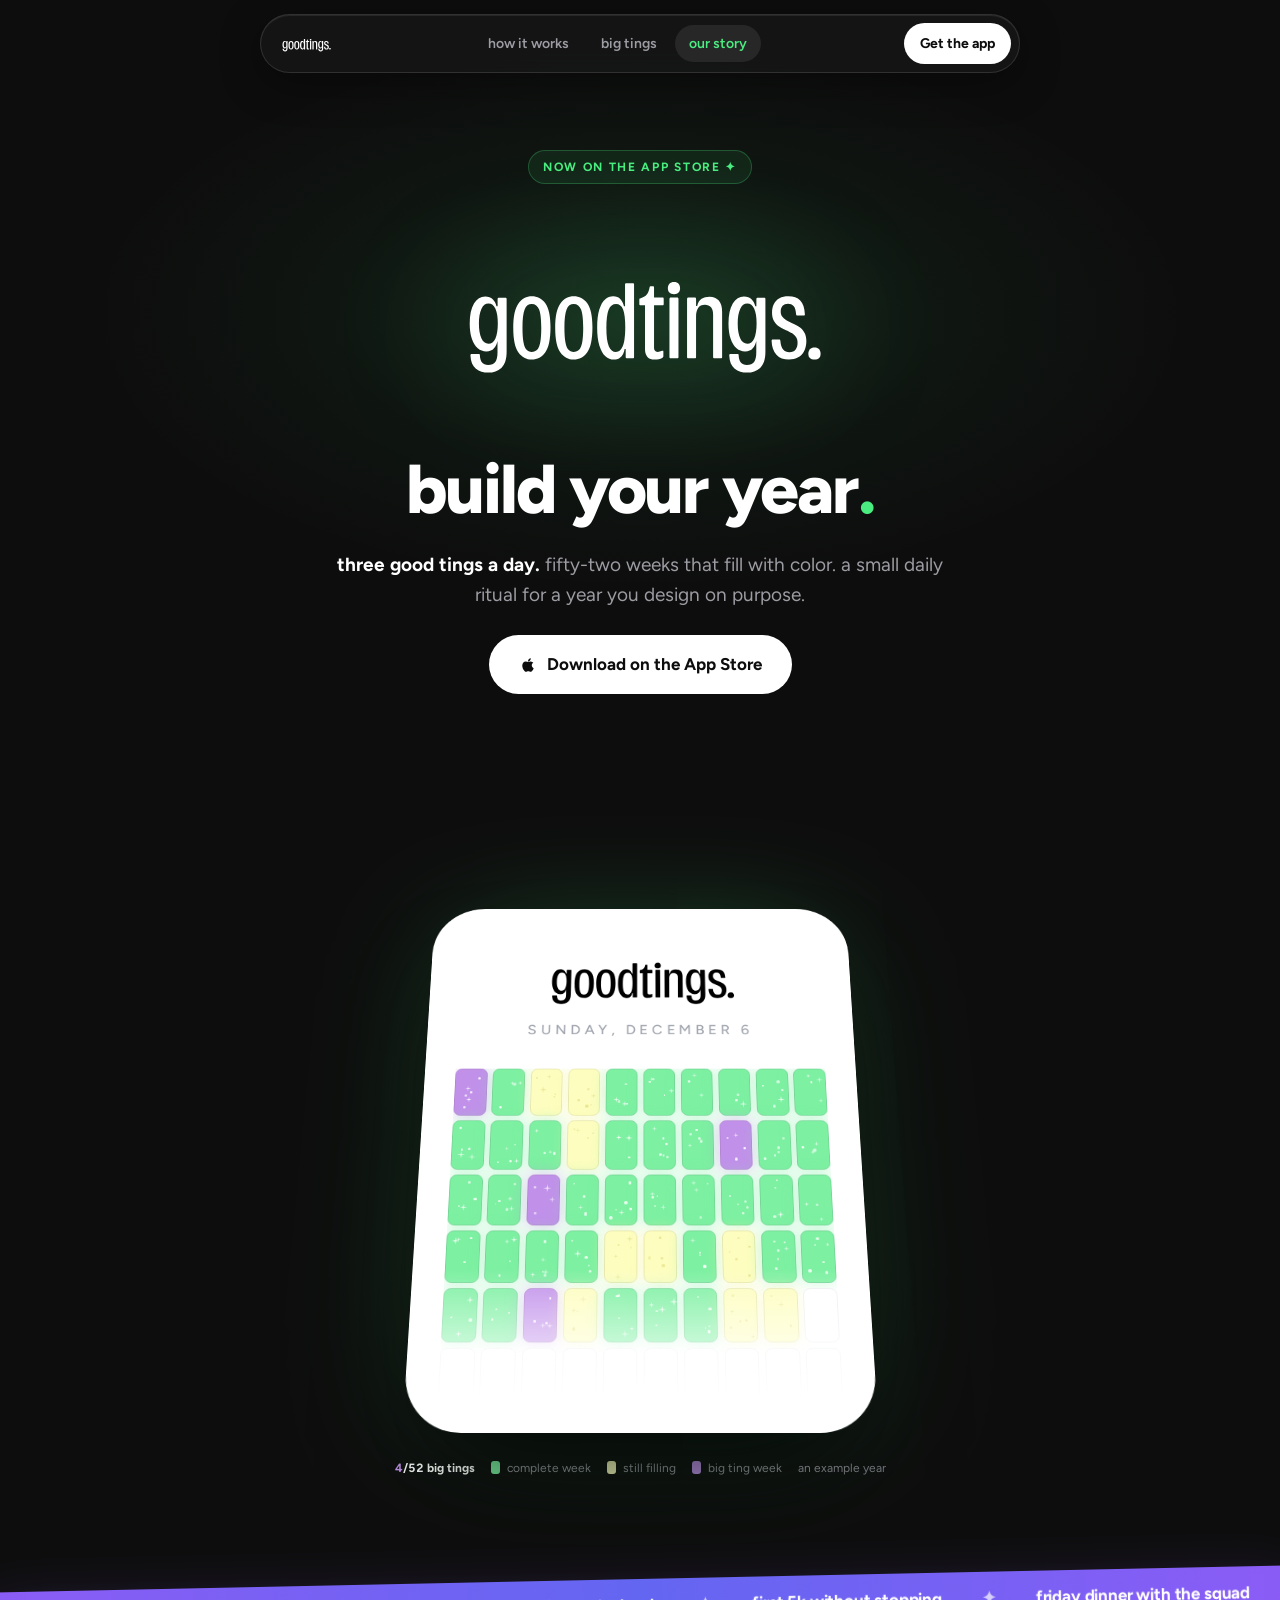
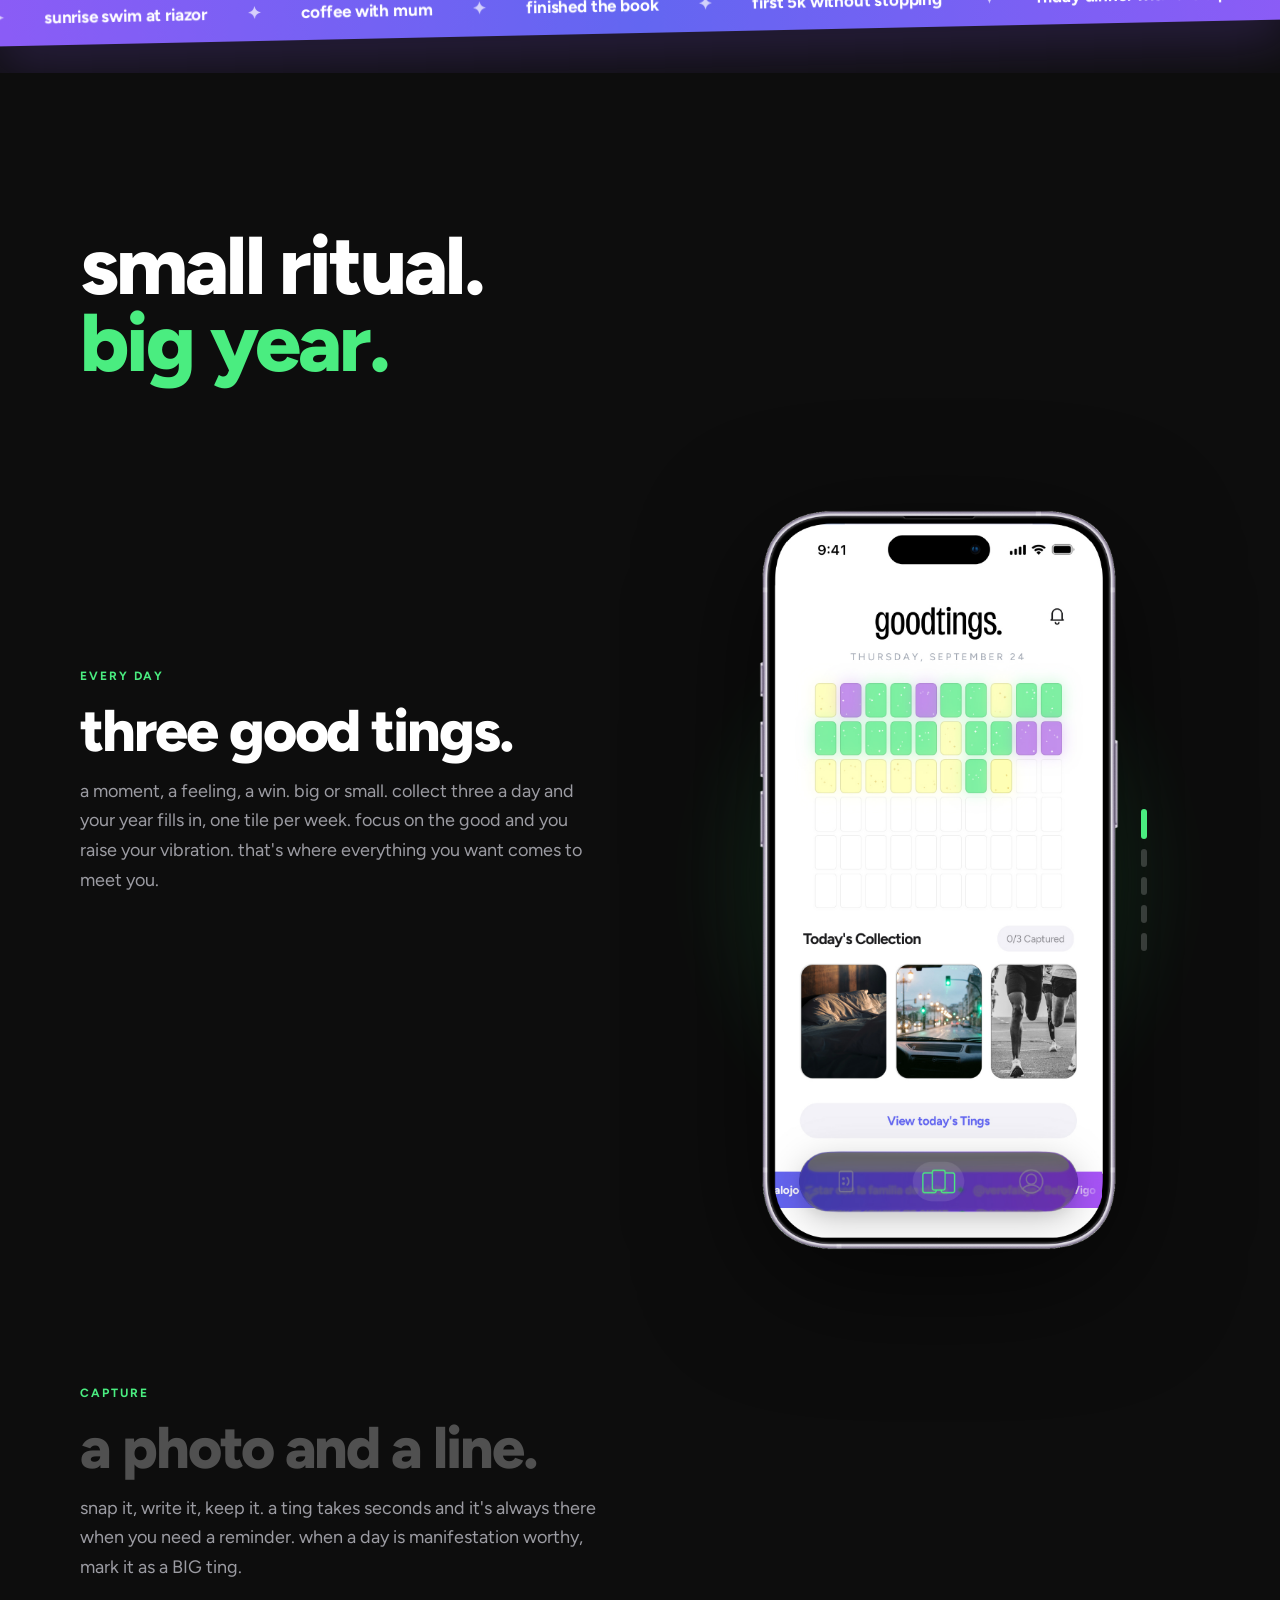
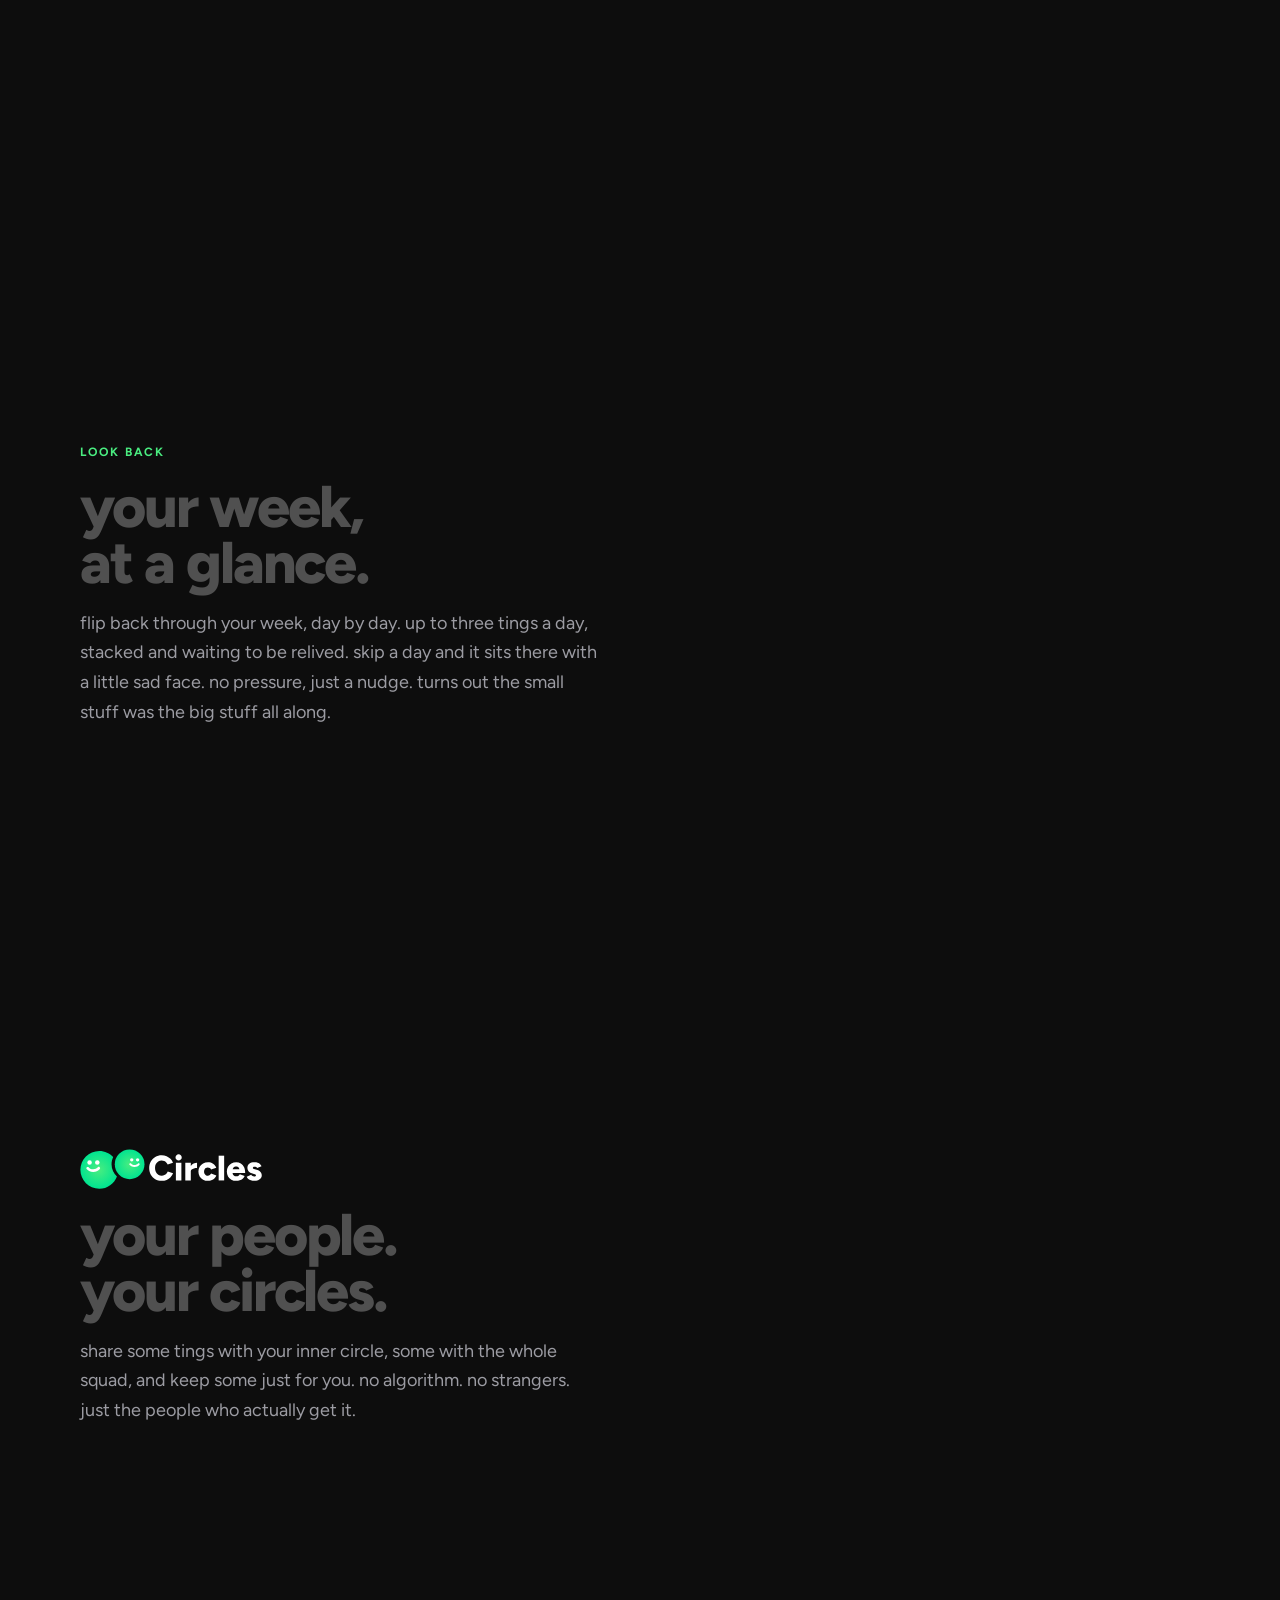
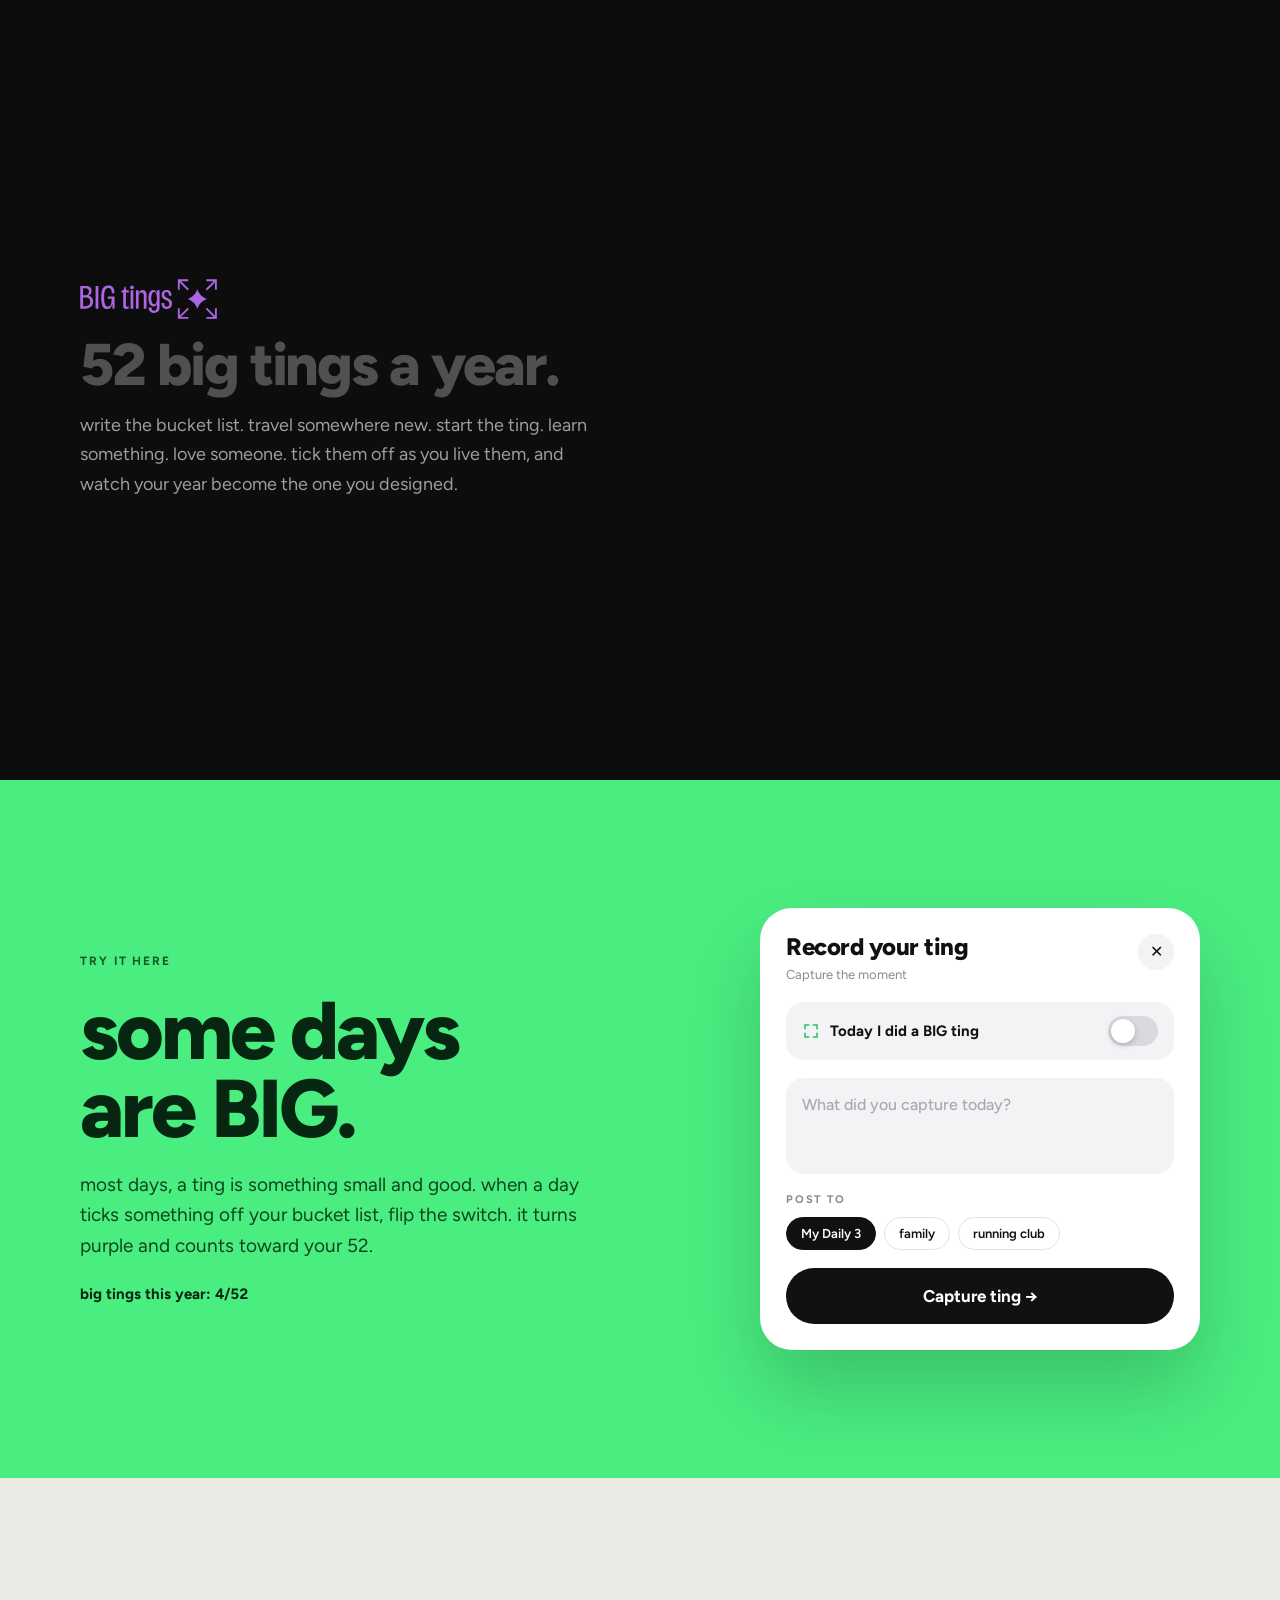
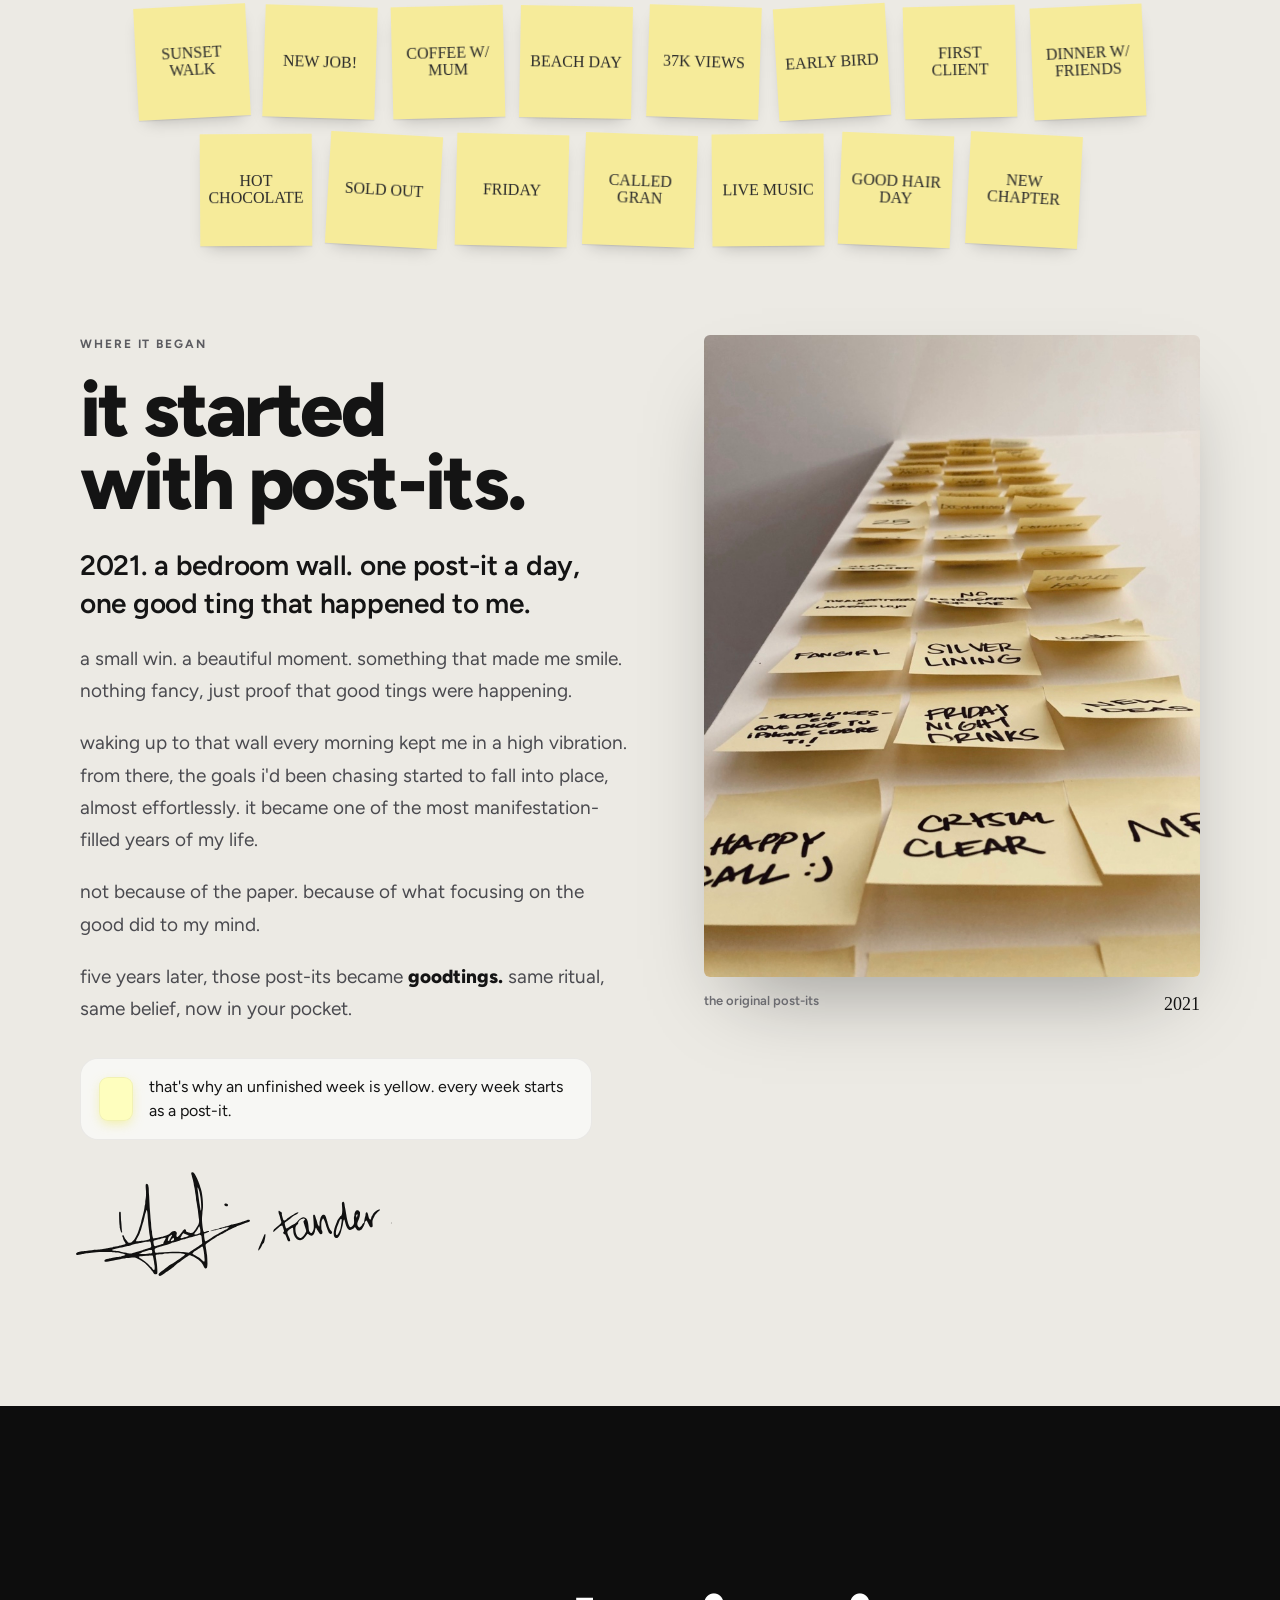
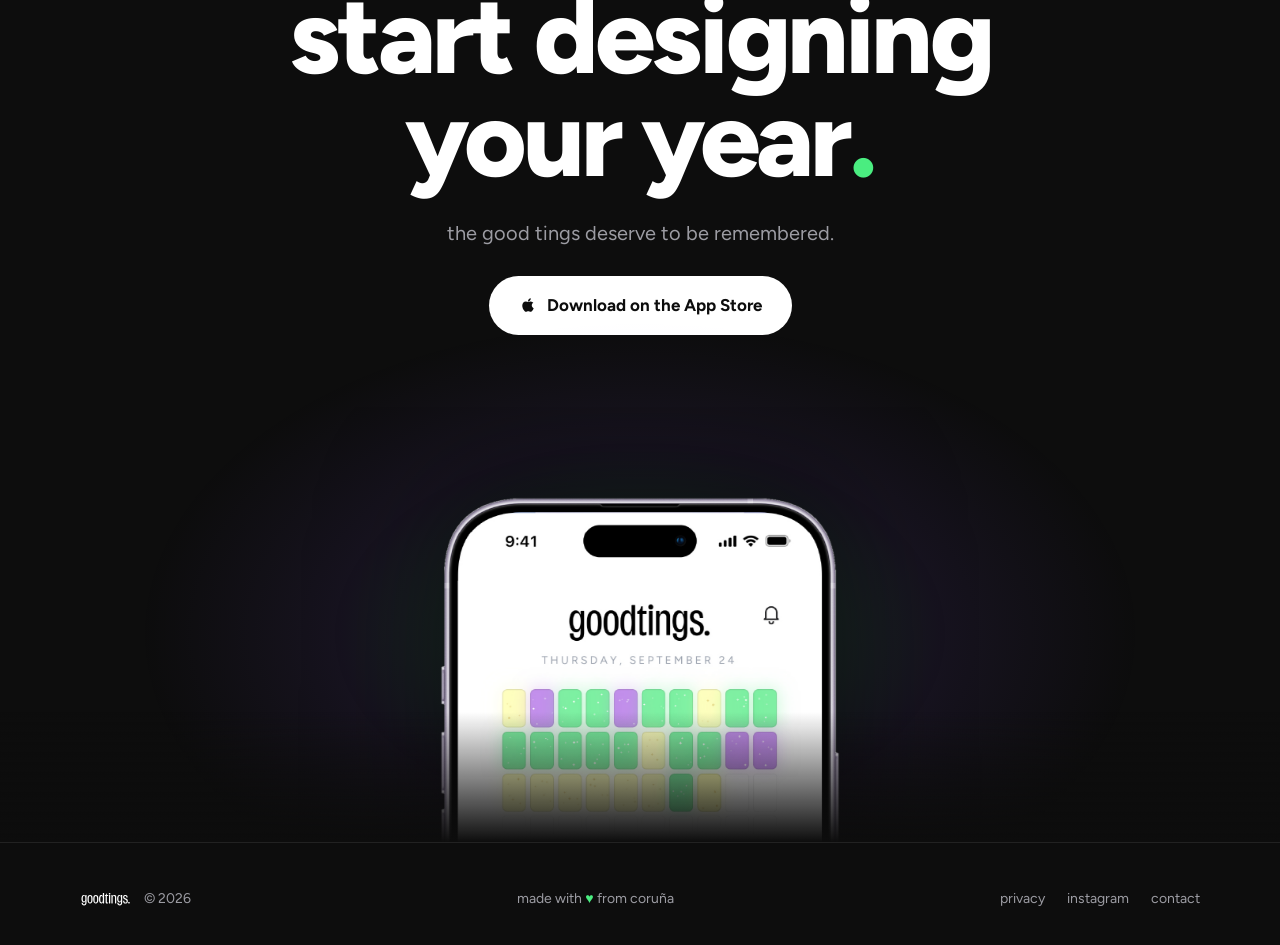
==== index.html @ da8d24d0 "Week review copy: up to three tings a day, sad face on empty days Co-Authored-By: Claude Opus 5.5 <n" ====
<!DOCTYPE html>
<html lang="en">
<head>
  <meta charset="UTF-8" />
  <meta name="viewport" content="width=device-width, initial-scale=1.0, viewport-fit=cover" />
  <title>goodtings. — design your days. build your year.</title>
  <meta name="description" content="goodtings. — design your days. build your year. capture three good things every day, manifest 52 big tings, and watch your year come to life. now on the App Store." />
  <meta name="theme-color" content="#0D0D0D" />
  <meta property="og:title" content="goodtings. — design your days. build your year." />
  <meta property="og:description" content="capture three good tings every day. manifest 52 big tings. design the year you actually want." />
  <meta property="og:url" content="https://goodtings.app" />
  <meta property="og:type" content="website" />
  <meta property="og:image" content="https://goodtings.app/og-image.png" />
  <meta name="twitter:card" content="summary_large_image" />
  <meta name="apple-itunes-app" content="app-id=6761063620" />

  <link rel="icon" type="image/png" href="favicon.png" />
  <link rel="apple-touch-icon" href="favicon.png" />

  <link rel="preconnect" href="https://fonts.googleapis.com">
  <link rel="preconnect" href="https://fonts.gstatic.com" crossorigin>
  <link href="https://fonts.googleapis.com/css2?family=Figtree:ital,wght@0,300..900;1,300..900&family=Permanent+Marker&display=swap" rel="stylesheet">

  <style>
    /* layout: dark "night" canvas with the app's year grid as the recurring motif;
       two full-bleed colour moments (green→purple try-it card, warm post-it wall) break the dark */
    :root {
      --bg: #0D0D0D;
      --bg-soft: #151516;
      --ink: #FFFFFF;
      --muted: #9C9CA3;
      --line: rgba(255,255,255,0.09);
      --green: #4AED80;
      --green-deep: #22C35E;
      --purple: #8B5CF6;
      --indigo: #6366F1;
      --yellow: #F3F59A;
      --wall: #ECEAE4;
      --wall-ink: #141414;
      --postit: #F6EB9A;
      --card: #FFFFFF;
      --card-ink: #111111;
      --card-muted: #8A8A8F;
      --field: #F3F3F5;

      --font: 'Figtree', -apple-system, BlinkMacSystemFont, 'Helvetica Neue', sans-serif;
      --hand: 'Permanent Marker', 'Marker Felt', 'Comic Sans MS', cursive;

      --ease: cubic-bezier(.2,.8,.2,1);
      --gutter: clamp(16px, 4vw, 40px);
      color-scheme: dark;
    }

    * { box-sizing: border-box; margin: 0; padding: 0; }
    html { scroll-behavior: smooth; }
    body {
      background: var(--bg); color: var(--ink);
      font-family: var(--font); font-weight: 400; line-height: 1.5;
      -webkit-font-smoothing: antialiased;
      overflow-x: hidden;
    }
    a { color: inherit; text-decoration: none; }
    img { max-width: 100%; display: block; }
    h1, h2, h3 { font-weight: 800; text-wrap: balance; letter-spacing: -0.035em; line-height: 0.95; }
    :focus-visible { outline: 2px solid var(--green); outline-offset: 3px; border-radius: 8px; }

    .container { max-width: 1200px; margin: 0 auto; padding-inline: var(--gutter); }
    .eyebrow {
      font-size: 12px; font-weight: 700; letter-spacing: 0.16em; text-transform: uppercase;
      color: var(--green);
    }

    main, footer { position: relative; z-index: 1; }

    /* ── nav: floating glass pill, same language as the app's tab bar ── */
    .nav {
      position: fixed; z-index: 60; left: 50%; transform: translateX(-50%);
      top: calc(env(safe-area-inset-top, 0px) + 14px);
      width: min(760px, calc(100% - 24px));
      display: flex; align-items: center; justify-content: space-between; gap: 12px;
      padding: 8px 8px 8px 20px; border-radius: 999px;
      background: rgba(28,28,30,0.55);
      border: 1px solid rgba(255,255,255,0.12);
      box-shadow: 0 10px 40px rgba(0,0,0,0.35), inset 0 1px 0 rgba(255,255,255,0.08);
      backdrop-filter: blur(22px) saturate(160%); -webkit-backdrop-filter: blur(22px) saturate(160%);
    }
    .nav-logo { height: 30px; width: auto; transition: opacity .4s var(--ease), transform .4s var(--ease); }
    .nav:not(.scrolled) .nav-logo { opacity: 0; transform: translateY(6px); }
    .nav-links { display: flex; gap: 4px; font-size: 14px; font-weight: 600; }
    .nav-links a { padding: 8px 14px; border-radius: 999px; color: var(--muted); transition: color .2s, background .2s; }
    .nav-links a:hover, .nav-links a.on { color: var(--ink); background: rgba(255,255,255,0.08); }
    .nav-links a.on { color: var(--green); }
    .btn {
      display: inline-flex; align-items: center; gap: 10px;
      font-family: var(--font); font-weight: 700; font-size: 15px;
      padding: 12px 20px; border-radius: 999px; border: 0; cursor: pointer;
      background: var(--ink); color: var(--bg);
      transition: transform .25s var(--ease), box-shadow .25s var(--ease);
    }
    .btn:hover { transform: translateY(-2px); box-shadow: 0 12px 40px rgba(74,237,128,0.25); }
    .btn svg { width: 18px; height: 18px; flex: none; }
    .btn.lg { font-size: 17px; padding: 17px 30px; }
    .nav .btn { font-size: 14px; padding: 10px 16px; }

    /* ── hero: centered stack, big wordmark, the year as a showpiece below ── */
    .hero { position: relative; padding-top: calc(env(safe-area-inset-top, 0px) + 150px); padding-bottom: 40px; overflow: hidden; }
    .hero::before {
      content: ""; position: absolute; left: 50%; top: 40px; width: min(1100px, 140vw); aspect-ratio: 2 / 1;
      transform: translateX(-50%); pointer-events: none; z-index: -1;
      background: radial-gradient(closest-side, rgba(74,237,128,0.16), rgba(74,237,128,0.04) 55%, transparent);
    }
    .hero-inner { display: flex; flex-direction: column; align-items: center; text-align: center; gap: 26px; }
    .badge {
      display: inline-flex; align-items: center; gap: 8px; padding: 7px 14px; border-radius: 999px;
      font-size: 12px; font-weight: 700; letter-spacing: 0.14em; text-transform: uppercase; color: var(--green);
      background: rgba(74,237,128,0.08); border: 1px solid rgba(74,237,128,0.25);
    }
    .hero-logo {
      height: clamp(110px, 17vw, 250px); width: auto;
      filter: blur(0) drop-shadow(0 0 70px rgba(74,237,128,0.28));
      animation: rise-logo 1.1s var(--ease) both;
    }
    .hero h1 { font-size: clamp(36px, 5.4vw, 72px); letter-spacing: -0.03em; line-height: 1.02; animation: rise 1.1s .12s var(--ease) both; }
    .hero h1 .g { color: var(--green); }
    .hero-sub { font-size: clamp(17px, 1.5vw, 19px); color: var(--muted); max-width: 34em; line-height: 1.55; animation: rise 1.1s .22s var(--ease) both; }
    .hero-sub strong { color: var(--ink); font-weight: 700; }
    .hero .btn.lg { animation: rise 1.1s .32s var(--ease) both; }
    @keyframes rise { from { transform: translateY(18px); filter: blur(6px); } }
    @keyframes rise-logo { from { transform: translateY(24px) scale(.96); filter: blur(10px) drop-shadow(0 0 70px rgba(74,237,128,0.28)); } }

    .showcase { perspective: 1400px; margin-top: clamp(56px, 8vw, 96px); }
    .showcase .year { margin: 0 auto; transform-origin: 50% 100%; will-change: transform; }

    /* the card is a 1:1 slice of the app's home screen, drawn in iPhone points (--u = 1pt) */
    .year {
      --u: 1.3px;
      --t-g: #7DF0A2; --t-g-b: #75D696;
      --t-y: #FDFDBF; --t-y-b: #E6E7AE;
      --t-p: #C191EA; --t-p-b: #B284D2;
      --t-empty: #ECEDF0;
      position: relative; min-width: 0; width: calc(var(--u) * 390); max-width: 100%;
      padding: calc(var(--u) * 58) calc(var(--u) * 28) calc(var(--u) * 24);
      border-radius: calc(var(--u) * 48);
      background: #FFFFFF; color: #111;
      box-shadow: 0 60px 120px -40px rgba(0,0,0,0.9), 0 0 160px -30px rgba(74,237,128,0.3);
      display: flex; flex-direction: column; align-items: center;
    }
    .year-top { position: relative; width: 100%; display: flex; justify-content: center; }
    .year-mark { width: calc(var(--u) * 174); height: auto; margin: calc(var(--u) * -34.4) 0 calc(var(--u) * -26.6); filter: invert(1); }
    .year .date {
      margin-top: calc(var(--u) * 16); font-size: calc(var(--u) * 13.5); font-weight: 500;
      letter-spacing: 0.26em; text-transform: uppercase; color: #A1A5AE; white-space: nowrap;
    }
    .tiles {
      width: 100%; display: grid; grid-template-columns: repeat(10, 1fr);
      gap: calc(var(--u) * 5); margin-top: calc(var(--u) * 29);
      -webkit-mask-image: linear-gradient(#000 62%, transparent 100%); mask-image: linear-gradient(#000 62%, transparent 100%);
    }
    .tile {
      position: relative; aspect-ratio: 28 / 45; border-radius: calc(var(--u) * 6);
      border: 1px solid var(--t-empty); background: #fff; overflow: visible;
      transition: background-color .5s var(--ease), border-color .5s var(--ease), box-shadow .5s var(--ease);
    }
    .tile.g { background: var(--t-g); border-color: var(--t-g-b); box-shadow: 0 0 calc(var(--u) * 14) rgba(125,240,162,0.45); }
    .tile.y { background: var(--t-y); border-color: var(--t-y-b); box-shadow: 0 0 calc(var(--u) * 14) rgba(246,246,160,0.55); }
    .tile.p { background: var(--t-p); border-color: var(--t-p-b); box-shadow: 0 0 calc(var(--u) * 14) rgba(193,145,234,0.5); }
    .tile.g, .tile.y, .tile.p { animation: pop .5s var(--ease); }
    .speck { position: absolute; background: #fff; pointer-events: none; opacity: 0; transition: opacity .6s ease; border-radius: 50%; }
    .speck.star { border-radius: 0; clip-path: polygon(50% 0, 58% 42%, 100% 50%, 58% 58%, 50% 100%, 42% 58%, 0 50%, 42% 42%); }
    .tile.y .speck { background: #E9E48F; }
    .tile.g .speck, .tile.p .speck, .tile.y .speck { opacity: var(--o, .85); animation: speck 3.4s ease-in-out infinite; animation-delay: var(--dl, 0s); }
    @keyframes speck { 50% { opacity: calc(var(--o, .85) * .3); } }
    .tile.now.y { animation: pop .5s var(--ease), breathe 2.6s 1s ease-in-out infinite; }
    @keyframes pop { 0% { transform: scale(.6); } 60% { transform: scale(1.12); } 100% { transform: scale(1); } }
    @keyframes breathe { 50% { box-shadow: 0 0 calc(var(--u) * 22) rgba(246,246,150,0.95); } }
    .year-foot { display: flex; justify-content: center; align-items: center; gap: 16px; flex-wrap: wrap; margin-top: 26px; font-size: 12px; color: var(--muted); }
    .year-foot b { color: var(--ink); font-variant-numeric: tabular-nums; }
    .year-foot b span { color: #C191EA; }
    .legend { display: flex; gap: 16px; flex-wrap: wrap; justify-content: center; }
    .legend i { display: inline-block; width: 9px; height: 13px; border-radius: 3px; margin-right: 7px; vertical-align: -2px; }
    .year-note { opacity: .7; }
    @media (max-width: 560px) { .year { --u: calc((100vw - 32px) / 390); } }

    /* ── pulse ticker ── */
    .ticker {
      overflow: hidden; white-space: nowrap;
      background: linear-gradient(90deg, var(--purple), var(--indigo), var(--purple));
      padding: 14px 0; transform: rotate(-1.2deg); margin: clamp(64px, 8vw, 104px) -10px 0;
      box-shadow: 0 20px 60px rgba(139,92,246,0.25);
    }
    .ticker-track { display: inline-flex; gap: 40px; animation: marquee 40s linear infinite; padding-right: 40px; }
    .ticker span { font-weight: 700; font-size: 17px; letter-spacing: -0.01em; }
    .ticker span::before { content: "✦"; margin-right: 40px; opacity: .7; }
    @keyframes marquee { to { transform: translateX(-50%); } }

    /* ── how it works: sticky phone ── */
    .how { padding-block: clamp(96px, 12vw, 160px) 40px; }
    .how-title { font-size: clamp(44px, 6.4vw, 84px); margin-bottom: clamp(24px, 4vw, 48px); }
    .how-title .g { color: var(--green); }
    .how-grid { display: grid; grid-template-columns: 1fr 1fr; gap: clamp(32px, 6vw, 96px); }
    .step { min-height: 78vh; display: flex; flex-direction: column; justify-content: center; gap: 18px; min-width: 0; }
    .step h3 { font-size: clamp(36px, 4.6vw, 60px); transition: color .4s; color: rgba(255,255,255,0.28); }
    .step.on h3 { color: var(--ink); }
    .step p { font-size: 18px; color: var(--muted); line-height: 1.65; max-width: 30em; }
    .step .svg-head { height: clamp(28px, 3.3vw, 40px); width: auto; align-self: flex-start; }
    .step .shot { display: none; }
    .phone-col { position: relative; }
    .phone-sticky { position: sticky; top: 0; height: 100vh; display: grid; place-items: center; }
    .phone { position: relative; width: min(360px, 100%); aspect-ratio: 1012 / 2080; }
    .phone::before {
      content: ""; position: absolute; inset: 12% -18%; z-index: -1; border-radius: 50%;
      background: radial-gradient(closest-side, var(--glow, rgba(74,237,128,0.35)), transparent);
      filter: blur(30px); transition: background 0.8s;
    }
    .phone img {
      position: absolute; inset: 0; width: 100%; height: 100%; object-fit: contain;
      opacity: 0; transform: translateY(18px) scale(.97);
      transition: opacity .6s var(--ease), transform .8s var(--ease);
      filter: drop-shadow(0 30px 60px rgba(0,0,0,0.6));
    }
    .phone img.on { opacity: 1; transform: none; }
    .dots { position: absolute; right: -28px; top: 50%; transform: translateY(-50%); display: grid; gap: 10px; }
    .dots i { width: 6px; height: 18px; border-radius: 4px; background: rgba(255,255,255,0.18); transition: background .3s, height .3s; }
    .dots i.on { background: var(--green); height: 30px; }

    /* ── try it: record your ting ── */
    .try {
      --tone: var(--green); --tone-ink: #062611;
      position: relative; overflow: hidden;
      background: var(--tone); color: var(--tone-ink);
      transition: background-color .7s var(--ease), color .7s var(--ease);
      padding-block: clamp(80px, 10vw, 140px);
    }
    .try.big { --tone: var(--purple); --tone-ink: #FFFFFF; }
    .try-inner { display: grid; grid-template-columns: 1fr minmax(0, 440px); gap: clamp(32px, 6vw, 96px); align-items: center; }
    .try-copy { display: flex; flex-direction: column; gap: 22px; min-width: 0; }
    .try .eyebrow { color: inherit; opacity: .75; }
    .try h2 { font-size: clamp(44px, 6.4vw, 88px); }
    .try h2 .big-word { display: inline-block; transition: transform .6s var(--ease); }
    .try.big h2 .big-word { transform: scale(1.12) rotate(-3deg); }
    .try-copy p { font-size: 19px; line-height: 1.6; max-width: 28em; opacity: .85; }
    .try-counter { font-size: 15px; font-weight: 700; font-variant-numeric: tabular-nums; }

    .rec {
      background: var(--card); color: var(--card-ink); border-radius: 32px;
      padding: 26px; display: flex; flex-direction: column; gap: 18px;
      box-shadow: 0 40px 80px rgba(0,0,0,0.18);
      transition: transform .6s var(--ease);
    }
    .rec-head { display: flex; justify-content: space-between; align-items: flex-start; }
    .rec-head h3 { font-size: 24px; letter-spacing: -0.02em; line-height: 1.1; font-weight: 800; }
    .rec-head small { display: block; font-size: 13px; color: var(--card-muted); margin-top: 4px; }
    .rec-x { width: 36px; height: 36px; border-radius: 50%; background: var(--field); display: grid; place-items: center; font-size: 16px; color: var(--card-ink); }
    .switch-row {
      display: flex; align-items: center; justify-content: space-between; gap: 12px;
      padding: 14px 16px; border-radius: 18px; background: var(--field); cursor: pointer;
      font-weight: 700; font-size: 15px;
    }
    .switch-row .lbl { display: flex; align-items: center; gap: 10px; }
    .switch-row svg { width: 18px; height: 18px; color: var(--green-deep); transition: color .4s; }
    .try.big .switch-row svg { color: var(--purple); }
    .switch { position: relative; width: 50px; height: 30px; flex: none; }
    .switch input { position: absolute; inset: 0; opacity: 0; cursor: pointer; margin: 0; }
    .switch span { position: absolute; inset: 0; border-radius: 999px; background: #D9D9DE; transition: background .3s; pointer-events: none; }
    .switch span::after {
      content: ""; position: absolute; top: 3px; left: 3px; width: 24px; height: 24px; border-radius: 50%;
      background: #fff; box-shadow: 0 2px 6px rgba(0,0,0,0.2); transition: transform .35s var(--ease);
    }
    .switch input:checked + span { background: var(--purple); }
    .switch input:checked + span::after { transform: translateX(20px); }
    .switch input:focus-visible + span { outline: 2px solid var(--purple); outline-offset: 3px; }
    .bucket { display: grid; gap: 8px; }
    .bucket[hidden] { display: none; }
    .bucket .lab { font-size: 11px; font-weight: 700; letter-spacing: 0.16em; color: var(--card-muted); }
    .bucket-list { display: flex; flex-wrap: wrap; gap: 8px; }
    .rec textarea {
      width: 100%; min-height: 96px; resize: none; border: 0; border-radius: 18px;
      background: var(--field); padding: 16px; font: 500 16px/1.4 var(--font); color: var(--card-ink);
    }
    .rec textarea::placeholder { color: #A9A9AE; }
    .rec textarea:focus { outline: 2px solid var(--green); }
    .try.big .rec textarea:focus { outline-color: var(--purple); }
    .post-to .lab { font-size: 11px; font-weight: 700; letter-spacing: 0.16em; color: var(--card-muted); margin-bottom: 8px; }
    .chips { display: flex; gap: 8px; overflow-x: auto; scrollbar-width: none; }
    .chip {
      flex: none; font: 600 13px var(--font); padding: 8px 14px; border-radius: 999px;
      border: 1px solid #E2E2E6; background: #fff; color: var(--card-ink); cursor: pointer;
      transition: background .2s, color .2s, border-color .2s;
    }
    .chip[aria-pressed="true"] { background: var(--card-ink); border-color: var(--card-ink); color: #fff; }
    .bucket .chip[aria-pressed="true"] { background: var(--purple); border-color: var(--purple); }
    .capture {
      display: flex; justify-content: center; align-items: center; gap: 8px;
      font: 700 17px var(--font); padding: 18px; border-radius: 999px; border: 0; cursor: pointer;
      background: var(--card-ink); color: #fff; transition: transform .2s var(--ease);
    }
    .capture:active { transform: scale(.98); }
    .toast {
      position: absolute; left: 50%; bottom: 32px; transform: translate(-50%, 20px); opacity: 0;
      background: var(--card-ink); color: #fff; padding: 12px 20px; border-radius: 999px;
      font-weight: 700; font-size: 15px; white-space: nowrap; pointer-events: none;
      transition: opacity .3s, transform .4s var(--ease); z-index: 3;
    }
    .toast.show { opacity: 1; transform: translate(-50%, 0); }
    .burst { position: absolute; width: 12px; height: 15px; border-radius: 4px; pointer-events: none; z-index: 2; }

    /* ── story: the post-it wall ── */
    .story { background: var(--wall); color: var(--wall-ink); padding-block: clamp(80px, 10vw, 140px); overflow: hidden; }
    .notes { display: flex; flex-wrap: wrap; justify-content: center; gap: clamp(8px, 1.4vw, 16px); margin-bottom: clamp(56px, 7vw, 96px); }
    .note {
      width: clamp(76px, 9vw, 112px); aspect-ratio: 1; background: var(--postit);
      display: grid; place-items: center; text-align: center; padding: 8px;
      font-family: var(--hand); font-size: clamp(12px, 1.25vw, 16px); line-height: 1.05; text-transform: uppercase;
      color: #2A2A2A;
      box-shadow: 0 1px 1px rgba(0,0,0,0.08), 0 8px 16px -8px rgba(0,0,0,0.25);
      transform: rotate(var(--r, 0deg));
      transition: transform .6s var(--ease), box-shadow .6s var(--ease);
    }
    .note.lift { transform: rotate(var(--r, 0deg)) translateY(-14px) scale(1.06); box-shadow: 0 22px 30px -12px rgba(0,0,0,0.3); }
    .note.stick { animation: stick .7s var(--ease) both; animation-delay: var(--d, 0s); }
    @keyframes stick {
      0% { transform: rotate(calc(var(--r, 0deg) * 3)) translateY(-10px) scale(1.12); box-shadow: 0 24px 30px -10px rgba(0,0,0,0.25); }
      100% { transform: rotate(var(--r, 0deg)); }
    }
    .story-inner { display: grid; grid-template-columns: 1.05fr 0.95fr; gap: clamp(40px, 6vw, 96px); align-items: start; }
    .story-copy { display: flex; flex-direction: column; gap: 20px; min-width: 0; }
    .story .eyebrow { color: #5B5B60; }
    .story h2 { font-size: clamp(44px, 6vw, 80px); margin-bottom: 8px; }
    .story p { font-size: 19px; line-height: 1.7; color: #4A4A4F; max-width: 32em; }
    .story p strong { color: var(--wall-ink); font-weight: 800; }
    .yellow-note {
      display: flex; gap: 16px; align-items: center; margin-top: 12px;
      padding: 16px 18px; border-radius: 18px; background: rgba(255,255,255,0.6);
      border: 1px solid rgba(0,0,0,0.06); max-width: 32em;
    }
    .yellow-note .sw { flex: none; width: 34px; height: 44px; border-radius: 9px; background: #FEFEBE; box-shadow: 0 4px 12px -2px rgba(240,236,140,0.8), inset 0 0 0 1px rgba(0,0,0,0.05); position: relative; }
    .yellow-note p { font-size: 16px; line-height: 1.5; margin: 0; color: var(--wall-ink); }
    .sign { width: clamp(220px, 26vw, 320px); height: auto; margin-top: 10px; margin-left: -6px; }
    .story .lede { font-size: clamp(22px, 2.2vw, 28px); line-height: 1.35; color: var(--wall-ink); font-weight: 600; letter-spacing: -0.01em; }
    .wall-photo { position: sticky; top: 100px; }
    .wall-photo img { width: 100%; border-radius: 6px; box-shadow: 0 40px 80px -30px rgba(0,0,0,0.35); }
    .wall-photo figcaption { display: flex; justify-content: space-between; margin-top: 14px; font-size: 13px; color: #6B6B70; font-weight: 600; }
    .wall-photo figcaption b { font-family: var(--hand); font-weight: 400; font-size: 18px; color: var(--wall-ink); }

    /* ── final CTA ── */
    .final { position: relative; padding-top: clamp(110px, 14vw, 190px); text-align: center; overflow: hidden; }
    .final::before {
      content: ""; position: absolute; left: 50%; bottom: -10%; width: min(1000px, 150vw); aspect-ratio: 1.6;
      transform: translateX(-50%); pointer-events: none;
      background: radial-gradient(closest-side, rgba(74,237,128,0.22), rgba(139,92,246,0.08) 60%, transparent);
    }
    .final-phone { position: relative; height: clamp(260px, 34vw, 440px); overflow: hidden; margin-top: clamp(48px, 6vw, 72px); width: 100%; }
    .final-phone img {
      width: min(400px, 82vw); margin: 0 auto; will-change: transform;
      filter: drop-shadow(0 -10px 60px rgba(0,0,0,0.5));
    }
    .final-phone::after { content: ""; position: absolute; inset: auto 0 0 0; height: 30%; background: linear-gradient(transparent, var(--bg)); }
    .final-inner { display: flex; flex-direction: column; align-items: center; gap: 28px; }
    .final h2 { font-size: clamp(52px, 8.4vw, 124px); }
    .final h2 .g { color: var(--green); }
    .final p { font-size: 20px; color: var(--muted); }

    footer { border-top: 1px solid var(--line); padding-block: 40px 32px; }
    .foot { display: flex; justify-content: space-between; align-items: center; gap: 24px; flex-wrap: wrap; font-size: 14px; color: var(--muted); }
    .foot-left { display: flex; align-items: center; gap: 14px; }
    .foot-left img { height: 30px; width: auto; }
    .foot-links { display: flex; gap: 22px; }
    .foot-links a:hover { color: var(--green); }
    .foot .heart { color: var(--green); }

    /* ── responsive ── */
    @media (max-width: 900px) {
      .nav-links { display: none; }
      .hero { padding-top: calc(env(safe-area-inset-top, 0px) + 116px); }
      .how-grid { grid-template-columns: 1fr; }
      .phone-col { display: none; }
      .step { min-height: 0; padding-block: 40px; }
      .step h3 { color: var(--ink); }
      .step .shot { display: block; width: min(300px, 80%); margin: 16px auto 0; filter: drop-shadow(0 24px 50px rgba(0,0,0,0.6)); }
      .try-inner { grid-template-columns: 1fr; }
      .story-inner { grid-template-columns: 1fr; }
      .wall-photo { position: static; max-width: 420px; }
      }
    @media (max-width: 520px) {
      .nav { padding-left: 16px; }
      .nav-logo { height: 26px; }
      .rec { padding: 20px; border-radius: 26px; }
      .foot { flex-direction: column; text-align: center; }
      .ticker span { font-size: 15px; }
    }
    @media (prefers-reduced-motion: reduce) {
      *, *::before, *::after { animation: none !important; transition-duration: .01ms !important; }
      html { scroll-behavior: auto; }
    }
  </style>
</head>
<body>
  <nav class="nav" aria-label="main">
    <a href="#top" aria-label="goodtings. home"><img src="gootings-logo-header-white.svg" alt="goodtings." class="nav-logo" /></a>
    <div class="nav-links">
      <a href="#how">how it works</a>
      <a href="#try">big tings</a>
      <a href="#story">our story</a>
    </div>
    <a class="btn" href="https://apps.apple.com/es/app/goodtings/id6761063620?l=en-GB" target="_blank" rel="noopener">Get the app</a>
  </nav>

  <main>
    <!-- HERO -->
    <section class="hero" id="top">
      <div class="container hero-inner">
        <div class="badge">now on the App Store ✦</div>
        <img src="gootings-logo-header-white.svg" alt="goodtings." class="hero-logo" />
        <h1>build your year<span class="g">.</span></h1>
        <p class="hero-sub"><strong>three good tings a day.</strong> fifty-two weeks that fill with color. a small daily ritual for a year you design on purpose.</p>
        <a class="btn lg" href="https://apps.apple.com/es/app/goodtings/id6761063620?l=en-GB" target="_blank" rel="noopener">
          <svg viewBox="0 0 24 24" fill="currentColor" aria-hidden="true"><path d="M17.05 20.28c-.98.95-2.05.8-3.08.35-1.09-.46-2.09-.48-3.24 0-1.44.62-2.2.44-3.06-.35C2.79 15.25 3.51 7.59 9.05 7.31c1.35.07 2.29.74 3.08.8 1.18-.24 2.31-.93 3.57-.84 1.51.12 2.65.72 3.4 1.8-3.12 1.87-2.38 5.98.48 7.13-.57 1.5-1.31 2.99-2.54 4.09l.01-.01zM12 7.25c-.15-2.23 1.66-4.07 3.74-4.25.29 2.58-2.34 4.5-3.74 4.25z"/></svg>
          Download on the App Store
        </a>
      </div>

      <div class="container showcase">
        <div class="year" aria-label="an example year in goodtings, one tile per week">
          <div class="year-top">
            <img class="year-mark" src="gootings-logo-header-white.svg" alt="" />
          </div>
          <span class="date" id="today">today</span>
          <div class="tiles" id="tiles"></div>
        </div>
        <div class="year-foot">
          <b><span id="bigCount">0</span>/52 big tings</b>
          <div class="legend">
            <span><i style="background:#7DF0A2"></i>complete week</span>
            <span><i style="background:#FDFDBF"></i>still filling</span>
            <span><i style="background:#C191EA"></i>big ting week</span>
          </div>
          <span class="year-note">an example year</span>
        </div>
      </div>

      <div class="ticker" aria-hidden="true">
        <div class="ticker-track" id="ticker"></div>
      </div>
    </section>

    <!-- HOW IT WORKS -->
    <section class="how" id="how">
      <div class="container">
        <h2 class="how-title">small ritual.<br><span class="g">big year.</span></h2>
        <div class="how-grid">
          <div class="steps">
            <article class="step" data-glow="rgba(74,237,128,0.35)">
              <div class="eyebrow">every day</div>
              <h3>three good tings.</h3>
              <p>a moment, a feeling, a win. big or small. collect three a day and your year fills in, one tile per week. focus on the good and you raise your vibration. that's where everything you want comes to meet you.</p>
              <img class="shot" src="goodting-as-02-8.png" alt="goodtings home screen with the year grid and today's collection" loading="lazy" />
            </article>
            <article class="step" data-glow="rgba(74,237,128,0.45)">
              <div class="eyebrow">capture</div>
              <h3>a photo and a line.</h3>
              <p>snap it, write it, keep it. a ting takes seconds and it's always there when you need a reminder. when a day is manifestation worthy, mark it as a BIG ting.</p>
              <img class="shot" src="goodting-as-03-8.png" alt="the record your ting screen" loading="lazy" />
            </article>
            <article class="step" data-glow="rgba(243,245,154,0.3)">
              <div class="eyebrow">look back</div>
              <h3>your week, at a glance.</h3>
              <p>flip back through your week, day by day. up to three tings a day, stacked and waiting to be relived. skip a day and it sits there with a little sad face. no pressure, just a nudge. turns out the small stuff was the big stuff all along.</p>
              <img class="shot" src="goodting-as-06-8.png" alt="the week review screen, seven days of tings with sunday open" loading="lazy" />
            </article>
            <article class="step" data-glow="rgba(34,211,238,0.35)">
              <img src="goodtings-cricles-white.svg" alt="circles" class="svg-head" />
              <h3>your people. your circles.</h3>
              <p>share some tings with your inner circle, some with the whole squad, and keep some just for you. no algorithm. no strangers. just the people who actually get it.</p>
              <img class="shot" src="goodting-as-04-8.png" alt="the squad screen with circles" loading="lazy" />
            </article>
            <article class="step" data-glow="rgba(139,92,246,0.45)">
              <img src="goodtings-bigtings.svg" alt="big tings" class="svg-head" />
              <h3>52 big tings a year.</h3>
              <p>write the bucket list. travel somewhere new. start the ting. learn something. love someone. tick them off as you live them, and watch your year become the one you designed.</p>
              <img class="shot" src="goodting-as-05-8.png" alt="the profile screen with big tings and bucket list" loading="lazy" />
            </article>
          </div>
          <div class="phone-col" aria-hidden="true">
            <div class="phone-sticky">
              <div class="phone" id="phone">
                <img class="on" src="goodting-as-02-8.png" alt="" />
                <img src="goodting-as-03-8.png" alt="" />
                <img src="goodting-as-06-8.png" alt="" />
                <img src="goodting-as-04-8.png" alt="" />
                <img src="goodting-as-05-8.png" alt="" />
                <div class="dots"><i class="on"></i><i></i><i></i><i></i><i></i></div>
              </div>
            </div>
          </div>
        </div>
      </div>
    </section>

    <!-- TRY IT -->
    <section class="try" id="try">
      <div class="container try-inner">
        <div class="try-copy">
          <div class="eyebrow">try it here</div>
          <h2 id="tryTitle">some days are <span class="big-word">BIG</span>.</h2>
          <p id="tryText">most days, a ting is something small and good. when a day ticks something off your bucket list, flip the switch. it turns purple and counts toward your 52.</p>
          <div class="try-counter" id="tryCounter">big tings this year: 4/52</div>
        </div>

        <form class="rec" id="rec" autocomplete="off">
          <div class="rec-head">
            <div><h3>Record your ting</h3><small>Capture the moment</small></div>
            <span class="rec-x" aria-hidden="true">✕</span>
          </div>
          <label class="switch-row" for="bigToggle">
            <span class="lbl">
              <svg viewBox="0 0 24 24" fill="none" stroke="currentColor" stroke-width="2" stroke-linecap="round" aria-hidden="true"><path d="M4 9V4h5M15 4h5v5M20 15v5h-5M9 20H4v-5"/></svg>
              Today I did a BIG ting
            </span>
            <span class="switch"><input type="checkbox" id="bigToggle" role="switch" /><span></span></span>
          </label>
          <div class="bucket" id="bucket" hidden>
            <div class="lab">FROM YOUR BUCKET LIST</div>
            <div class="bucket-list" id="bucketList">
              <button type="button" class="chip" aria-pressed="true">travel to tokyo</button>
              <button type="button" class="chip" aria-pressed="false">run a half marathon</button>
              <button type="button" class="chip" aria-pressed="false">launch my app</button>
            </div>
          </div>
          <textarea id="caption" placeholder="What did you capture today?" aria-label="caption"></textarea>
          <div class="post-to">
            <div class="lab">POST TO</div>
            <div class="chips" id="postTo">
              <button type="button" class="chip" aria-pressed="true">My Daily 3</button>
              <button type="button" class="chip" aria-pressed="false">family</button>
              <button type="button" class="chip" aria-pressed="false">running club</button>
            </div>
          </div>
          <button class="capture" type="submit">Capture ting →</button>
        </form>
      </div>
      <div class="toast" id="toast" role="status" aria-live="polite"></div>
    </section>

    <!-- STORY -->
    <section class="story" id="story">
      <div class="container">
        <div class="notes" id="notes" aria-hidden="true"></div>
        <div class="story-inner">
          <div class="story-copy">
            <div class="eyebrow">where it began</div>
            <h2>it started with post-its.</h2>
            <p class="lede">2021. a bedroom wall. one post-it a day, one good ting that happened to me.</p>
            <p>a small win. a beautiful moment. something that made me smile. nothing fancy, just proof that good tings were happening.</p>
            <p>waking up to that wall every morning kept me in a high vibration. from there, the goals i'd been chasing started to fall into place, almost effortlessly. it became one of the most manifestation-filled years of my life.</p>
            <p>not because of the paper. because of what focusing on the good did to my mind.</p>
            <p>five years later, those post-its became <strong>goodtings.</strong> same ritual, same belief, now in your pocket.</p>
            <div class="yellow-note">
              <span class="sw" aria-hidden="true"></span>
              <p>that's why an unfinished week is yellow. every week starts as a post-it.</p>
            </div>
            <img class="sign" src="signature.svg" alt="laureano, founder" />
          </div>
          <figure class="wall-photo">
            <img src="postits-angled.jpg" alt="the original post-its, one good ting written on each" loading="lazy" />
            <figcaption><span>the original post-its</span><b>2021</b></figcaption>
          </figure>
        </div>
      </div>
    </section>

    <!-- FINAL CTA -->
    <section class="final">
      <div class="container final-inner">
        <h2>start designing<br>your year<span class="g">.</span></h2>
        <p>the good tings deserve to be remembered.</p>
        <a class="btn lg" href="https://apps.apple.com/es/app/goodtings/id6761063620?l=en-GB" target="_blank" rel="noopener">
          <svg viewBox="0 0 24 24" fill="currentColor" aria-hidden="true"><path d="M17.05 20.28c-.98.95-2.05.8-3.08.35-1.09-.46-2.09-.48-3.24 0-1.44.62-2.2.44-3.06-.35C2.79 15.25 3.51 7.59 9.05 7.31c1.35.07 2.29.74 3.08.8 1.18-.24 2.31-.93 3.57-.84 1.51.12 2.65.72 3.4 1.8-3.12 1.87-2.38 5.98.48 7.13-.57 1.5-1.31 2.99-2.54 4.09l.01-.01zM12 7.25c-.15-2.23 1.66-4.07 3.74-4.25.29 2.58-2.34 4.5-3.74 4.25z"/></svg>
          Download on the App Store
        </a>
      </div>
      <div class="final-phone" aria-hidden="true"><img id="finalPhone" src="goodting-as-02-8.png" alt="" loading="lazy" /></div>
    </section>
  </main>

  <footer>
    <div class="container foot">
      <div class="foot-left"><img src="gootings-logo-header-white.svg" alt="goodtings." /><span>© 2026</span></div>
      <div>made with <span class="heart">♥</span> from coruña</div>
      <div class="foot-links">
        <a href="https://docs.google.com/document/u/1/d/e/2PACX-1vRRauOPFVnHDz8KY7VYvwc_n47UeFRjHeVaAZ4BhrWM8Y7l0diqE6m0440uT7jFL-97kg0XL1yDPf1U/pub" target="_blank" rel="noopener">privacy</a>
        <a href="https://instagram.com/goodtingsapp" target="_blank" rel="noopener">instagram</a>
        <a href="mailto:hello@goodtings.app">contact</a>
      </div>
    </div>
  </footer>

  <script>
  (() => {
    const reduce = matchMedia('(prefers-reduced-motion: reduce)').matches;
    const $ = (s, r = document) => r.querySelector(s);
    const $$ = (s, r = document) => [...r.querySelectorAll(s)];

    // ── dates: ISO week of today ──
    const now = new Date();
    const isoWeek = d => {
      const t = new Date(Date.UTC(d.getFullYear(), d.getMonth(), d.getDate()));
      const day = t.getUTCDay() || 7; t.setUTCDate(t.getUTCDate() + 4 - day);
      return Math.ceil(((t - new Date(Date.UTC(t.getUTCFullYear(), 0, 1))) / 864e5 + 1) / 7);
    };
    const week = Math.min(isoWeek(now), 52);
    $('#today').textContent = now.toLocaleDateString('en-US', { weekday: 'long', month: 'long', day: 'numeric' });

    // seeded random so the example year looks the same on every visit
    let seed = 7;
    const rnd = () => (seed = (seed * 16807) % 2147483647) / 2147483647;
    const kindFor = () => { const r = rnd(); return r < 0.13 ? 'p' : r < 0.3 ? 'y' : 'g'; };

    // ── hero year grid: fills up to this week ──
    const tilesEl = $('#tiles');
    const plan = Array.from({ length: 60 }, (_, i) => (i < week - 1 ? kindFor() : i === week - 1 ? 'y' : null));
    const specks = t => {
      const n = 3 + Math.floor(rnd() * 4);
      for (let k = 0; k < n; k++) {
        const d = document.createElement('i'), star = rnd() < 0.35;
        d.className = 'speck' + (star ? ' star' : '');
        const z = star ? 4 + rnd() * 3 : 1.4 + rnd() * 1.4;
        d.style.cssText = `width:calc(var(--u) * ${z.toFixed(1)});height:calc(var(--u) * ${z.toFixed(1)});left:${(12 + rnd() * 68).toFixed(0)}%;top:${(8 + rnd() * 80).toFixed(0)}%;--o:${(.55 + rnd() * .4).toFixed(2)};--dl:${(rnd() * 3).toFixed(2)}s`;
        t.appendChild(d);
      }
    };
    const tiles = plan.map((_, i) => {
      const t = document.createElement('div'); specks(t);
      t.className = 'tile' + (i === week - 1 ? ' now' : '');
      tilesEl.appendChild(t); return t;
    });
    const bigEl = $('#bigCount');
    let big = 0;
    const fill = (i) => {
      const k = plan[i]; if (!k) return;
      tiles[i].classList.add(k);
      if (k === 'p') bigEl.textContent = ++big;
    };
    if (reduce) plan.forEach((_, i) => fill(i));
    else plan.forEach((_, i) => setTimeout(() => fill(i), 350 + i * 45));

    // ── ticker ──
    const tings = ['sunrise swim at riazor', 'coffee with mum', 'finished the book', 'first 5k without stopping',
      'friday dinner with the squad', 'a stranger held the door', 'new plant, still alive', 'signed the lease',
      'booked the trip', 'got the job', 'called grandma', 'tried the new bakery'];
    const track = $('#ticker');
    const row = tings.map(t => `<span>${t}</span>`).join('');
    track.innerHTML = row + row;

    // ── nav logo appears once the big one scrolls away; year card flattens as it rises ──
    const nav = $('.nav'), heroLogo = $('.hero-logo'), card = $('.showcase .year');
    const onScroll = () => {
      nav.classList.toggle('scrolled', heroLogo.getBoundingClientRect().bottom < 70);
      if (reduce) return;
      const r = card.getBoundingClientRect();
      const t = Math.min(1, Math.max(0, (innerHeight - r.top) / (innerHeight * 0.75)));
      card.style.transform = `rotateX(${(1 - t) * 22}deg) scale(${0.94 + t * 0.06})`;
    };
    onScroll(); addEventListener('scroll', onScroll, { passive: true }); addEventListener('resize', onScroll);

    // ── nav: highlight current section ──
    const links = $$('.nav-links a');
    const secIO = new IntersectionObserver(es => es.forEach(e => {
      if (!e.isIntersecting) return;
      links.forEach(a => a.classList.toggle('on', a.getAttribute('href') === '#' + e.target.id));
    }), { rootMargin: '-45% 0px -50% 0px' });
    ['how', 'try', 'story'].forEach(id => secIO.observe(document.getElementById(id)));

    // ── how it works: swap the phone screen as steps scroll by ──
    const steps = $$('.step'), shots = $$('#phone img'), dots = $$('#phone .dots i'), phone = $('#phone');
    const setStep = i => {
      steps.forEach((s, j) => s.classList.toggle('on', j === i));
      shots.forEach((s, j) => s.classList.toggle('on', j === i));
      dots.forEach((s, j) => s.classList.toggle('on', j === i));
      phone.style.setProperty('--glow', steps[i].dataset.glow);
    };
    setStep(0);
    let cur = 0, ticking = false;
    const pickStep = () => {
      ticking = false;
      const mid = innerHeight / 2; let best = 0, bd = Infinity;
      steps.forEach((st, i) => {
        const r = st.getBoundingClientRect(), d = Math.abs(r.top + r.height / 2 - mid);
        if (d < bd) { bd = d; best = i; }
      });
      if (best !== cur) { cur = best; setStep(best); }
    };
    addEventListener('scroll', () => { if (!ticking) { ticking = true; requestAnimationFrame(pickStep); } }, { passive: true });
    pickStep();

    // ── try it: the record card ──
    const trySec = $('#try'), toggle = $('#bigToggle'), bucket = $('#bucket'), toast = $('#toast');
    const counter = $('#tryCounter'); let tryBig = 4;
    const syncBig = () => {
      const on = toggle.checked;
      trySec.classList.toggle('big', on);
      bucket.hidden = !on;
    };
    toggle.addEventListener('change', syncBig);
    const single = group => group.addEventListener('click', e => {
      const b = e.target.closest('.chip'); if (!b) return;
      if (group.id === 'bucketList') $$('.chip', group).forEach(c => c.setAttribute('aria-pressed', c === b));
      else b.setAttribute('aria-pressed', b.getAttribute('aria-pressed') !== 'true');
    });
    single($('#bucketList')); single($('#postTo'));

    const burst = (x, y, color) => {
      if (reduce) return;
      for (let i = 0; i < 18; i++) {
        const p = document.createElement('div'); p.className = 'burst';
        p.style.background = color[i % color.length];
        p.style.left = x + 'px'; p.style.top = y + 'px';
        trySec.appendChild(p);
        const a = rnd() * Math.PI * 2, d = 80 + rnd() * 160;
        p.animate([
          { transform: 'translate(-50%,-50%) scale(1)', opacity: 1 },
          { transform: `translate(calc(-50% + ${Math.cos(a) * d}px), calc(-50% + ${Math.sin(a) * d - 60}px)) rotate(${rnd() * 360}deg) scale(.6)`, opacity: 0 }
        ], { duration: 900 + rnd() * 400, easing: 'cubic-bezier(.2,.8,.2,1)' }).onfinish = () => p.remove();
      }
    };
    let tT;
    $('#rec').addEventListener('submit', e => {
      e.preventDefault();
      const btn = $('.capture'), r = btn.getBoundingClientRect(), s = trySec.getBoundingClientRect();
      const isBig = toggle.checked;
      burst(r.left - s.left + r.width / 2, r.top - s.top, isBig ? ['#fff', '#C4B5FD', '#4AED80'] : ['#fff', '#0D0D0D', '#F3F59A']);
      if (isBig) {
        const goal = $('#bucketList .chip[aria-pressed="true"]');
        tryBig = Math.min(52, tryBig + 1);
        counter.textContent = `big tings this year: ${tryBig}/52`;
        toast.textContent = `manifested: ${goal ? goal.textContent : 'a big ting'} ✨`;
      } else {
        toast.textContent = 'ting captured 💚';
      }
      toast.classList.add('show');
      clearTimeout(tT); tT = setTimeout(() => toast.classList.remove('show'), 2200);
      $('#caption').value = '';
    });

    // ── story: post-its stick on when the wall scrolls into view ──
    const words = ['sunset walk', 'new job!', 'coffee w/ mum', 'beach day', '37k views', 'early bird',
      'first client', 'dinner w/ friends', 'hot chocolate', 'sold out', 'friday', 'called gran',
      'live music', 'good hair day', 'new chapter'];
    const notes = $('#notes');
    const count = innerWidth < 520 ? 8 : words.length;
    words.slice(0, count).forEach((w, i) => {
      const n = document.createElement('div');
      n.className = 'note'; n.textContent = w;
      n.style.setProperty('--r', ((rnd() - 0.5) * 8).toFixed(1) + 'deg');
      n.style.setProperty('--d', (i * 0.06).toFixed(2) + 's');
      n.addEventListener('pointerenter', () => n.classList.add('lift'));
      n.addEventListener('pointerleave', () => n.classList.remove('lift'));
      notes.appendChild(n);
    });
    if (!reduce) {
      const noteIO = new IntersectionObserver(es => es.forEach(e => {
        if (e.isIntersecting) { $$('.note', notes).forEach(n => n.classList.add('stick')); noteIO.disconnect(); }
      }), { threshold: 0.3 });
      noteIO.observe(notes);
    }

    // ── final: the phone rises as you reach the end ──
    const fp = $('#finalPhone');
    const rise = () => {
      if (reduce) return;
      const r = fp.parentElement.getBoundingClientRect();
      const t = Math.min(1, Math.max(0, (innerHeight - r.top) / r.height));
      fp.style.transform = `translateY(${((1 - t) * 90).toFixed(1)}px)`;
    };
    rise(); addEventListener('scroll', rise, { passive: true });
  })();
  </script>
</body>
</html>
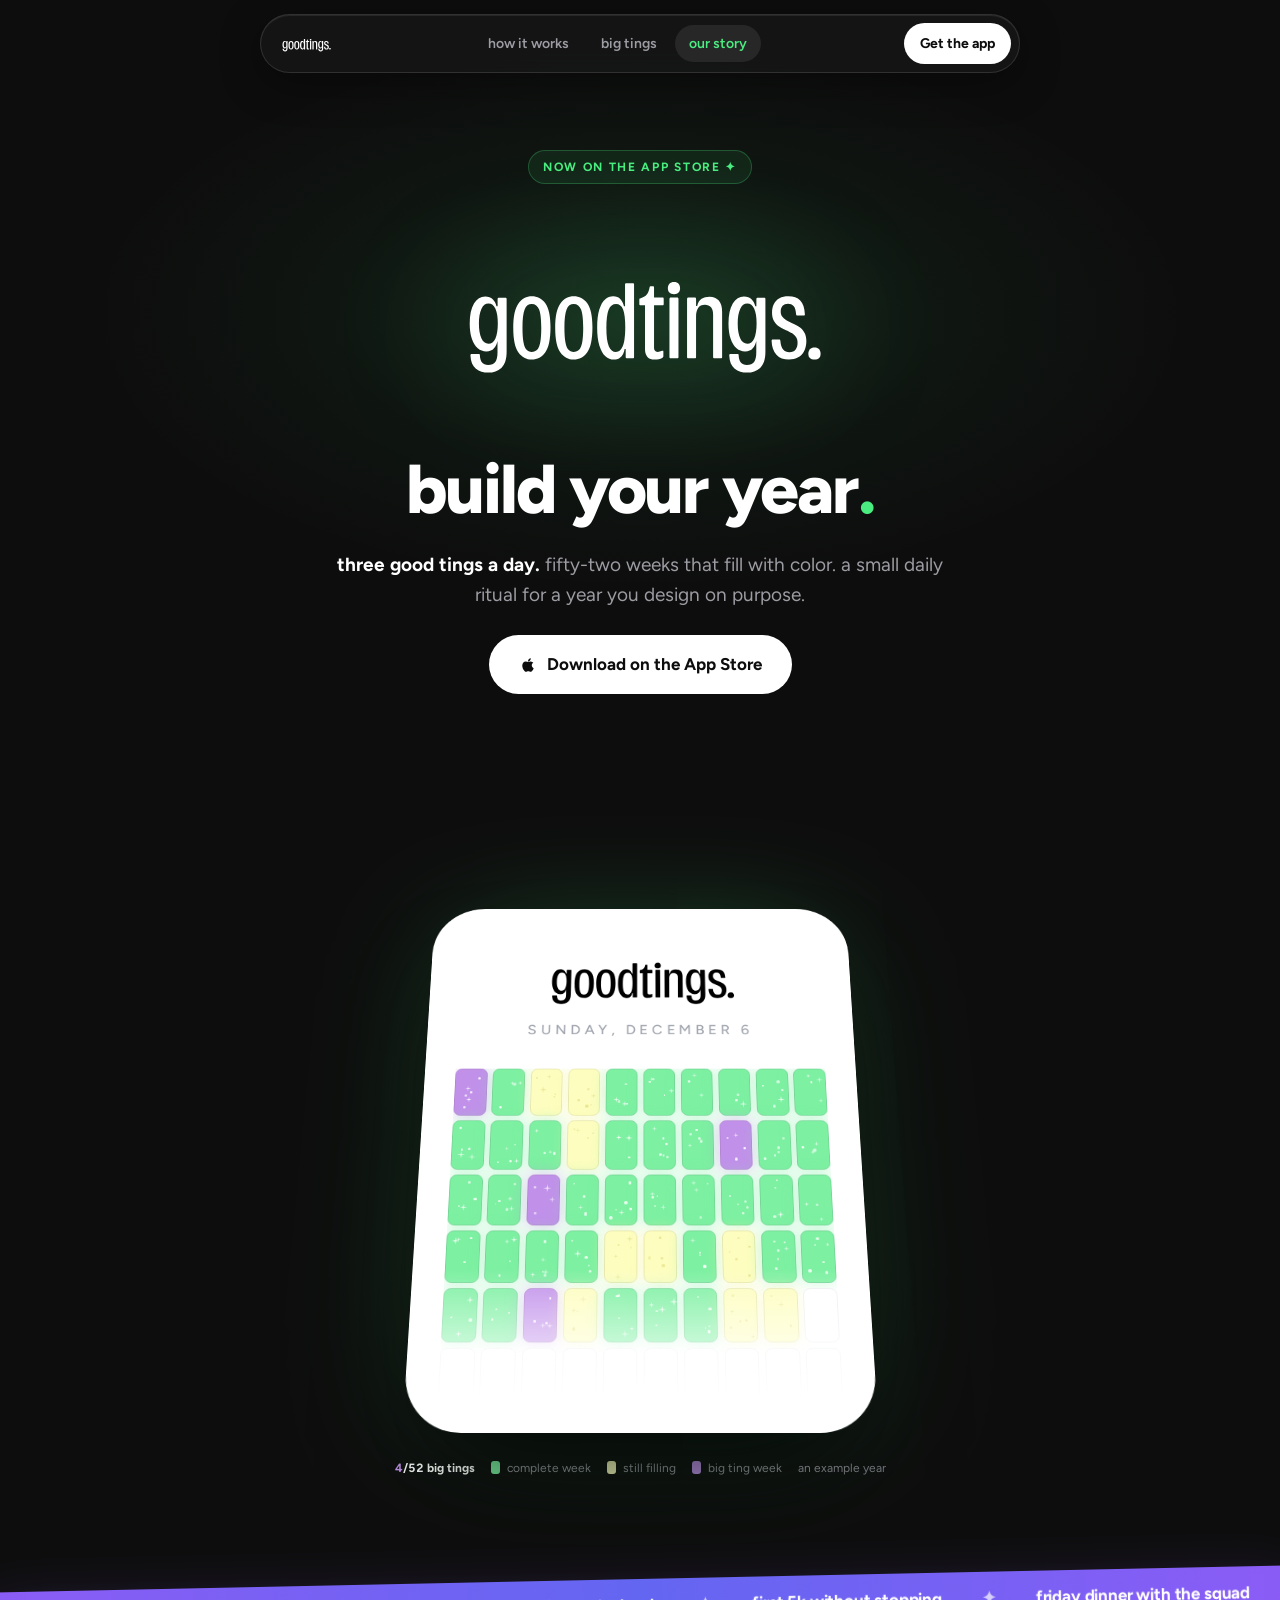
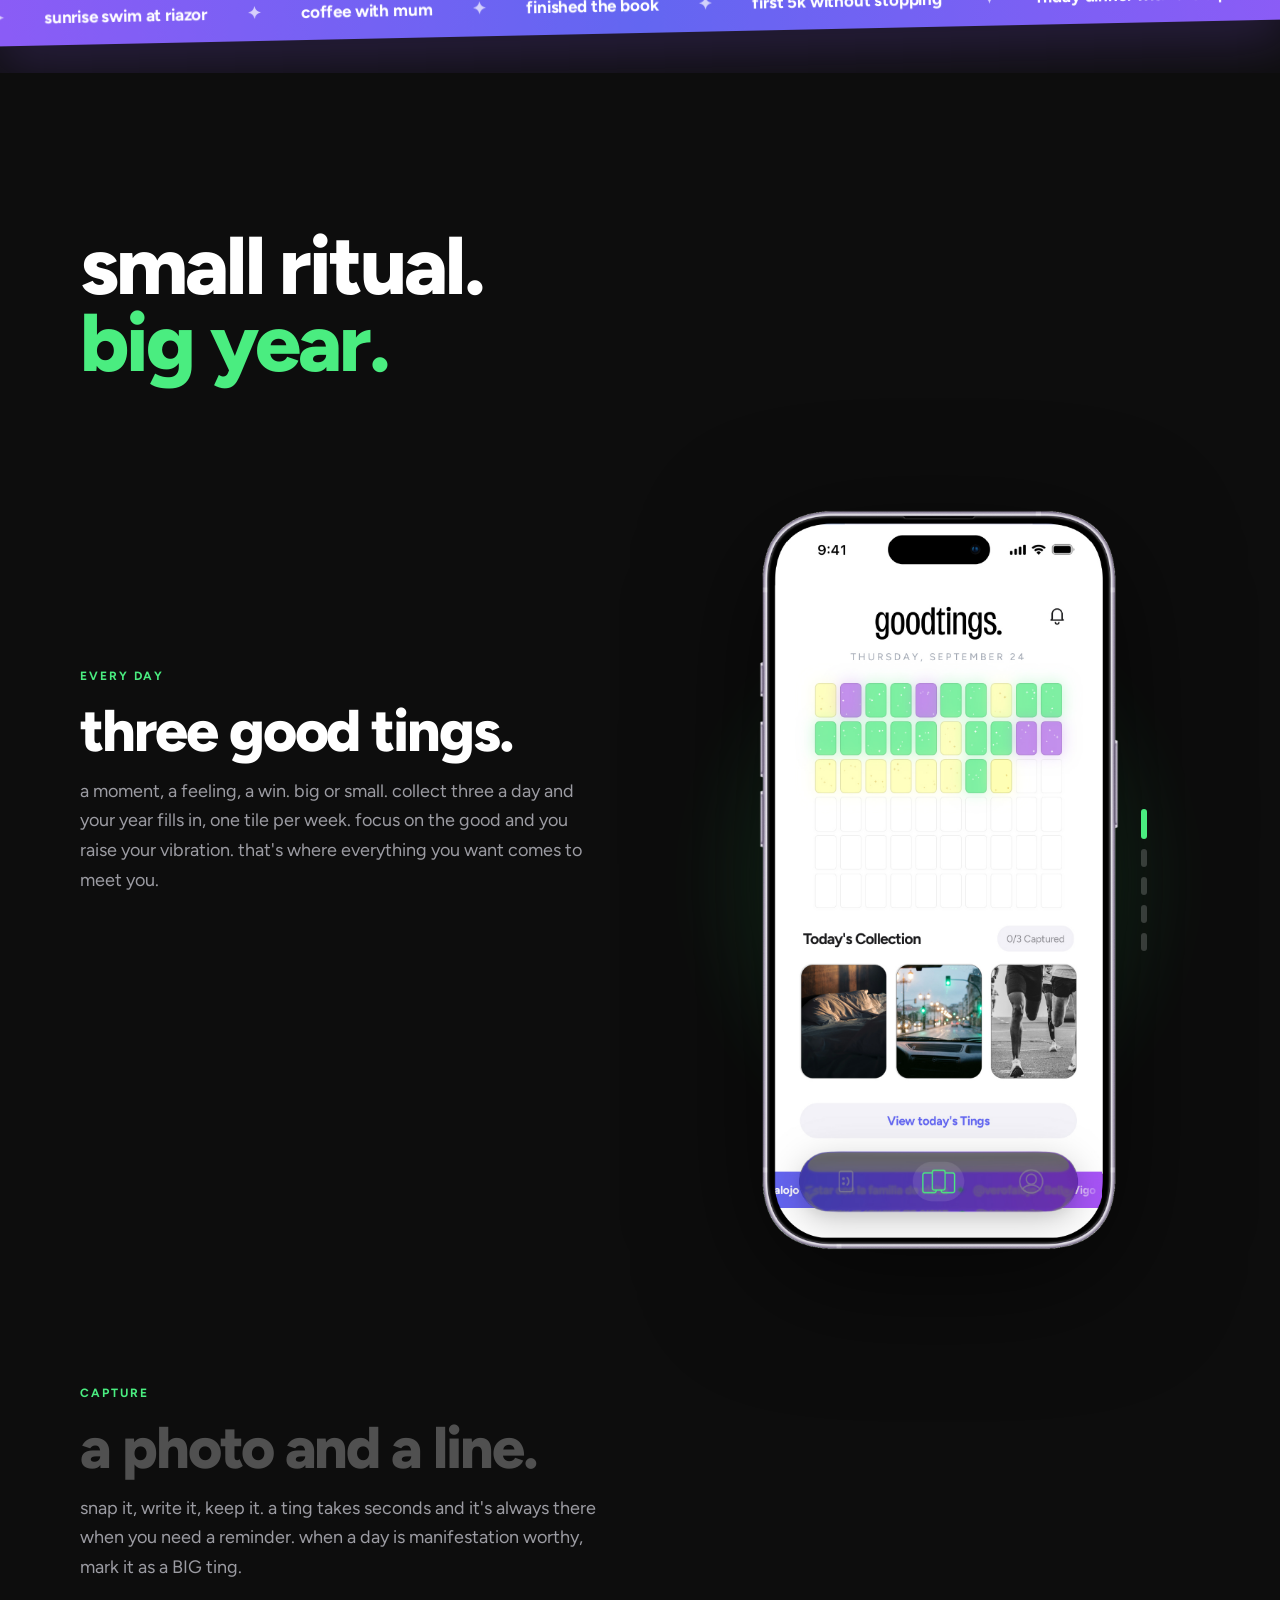
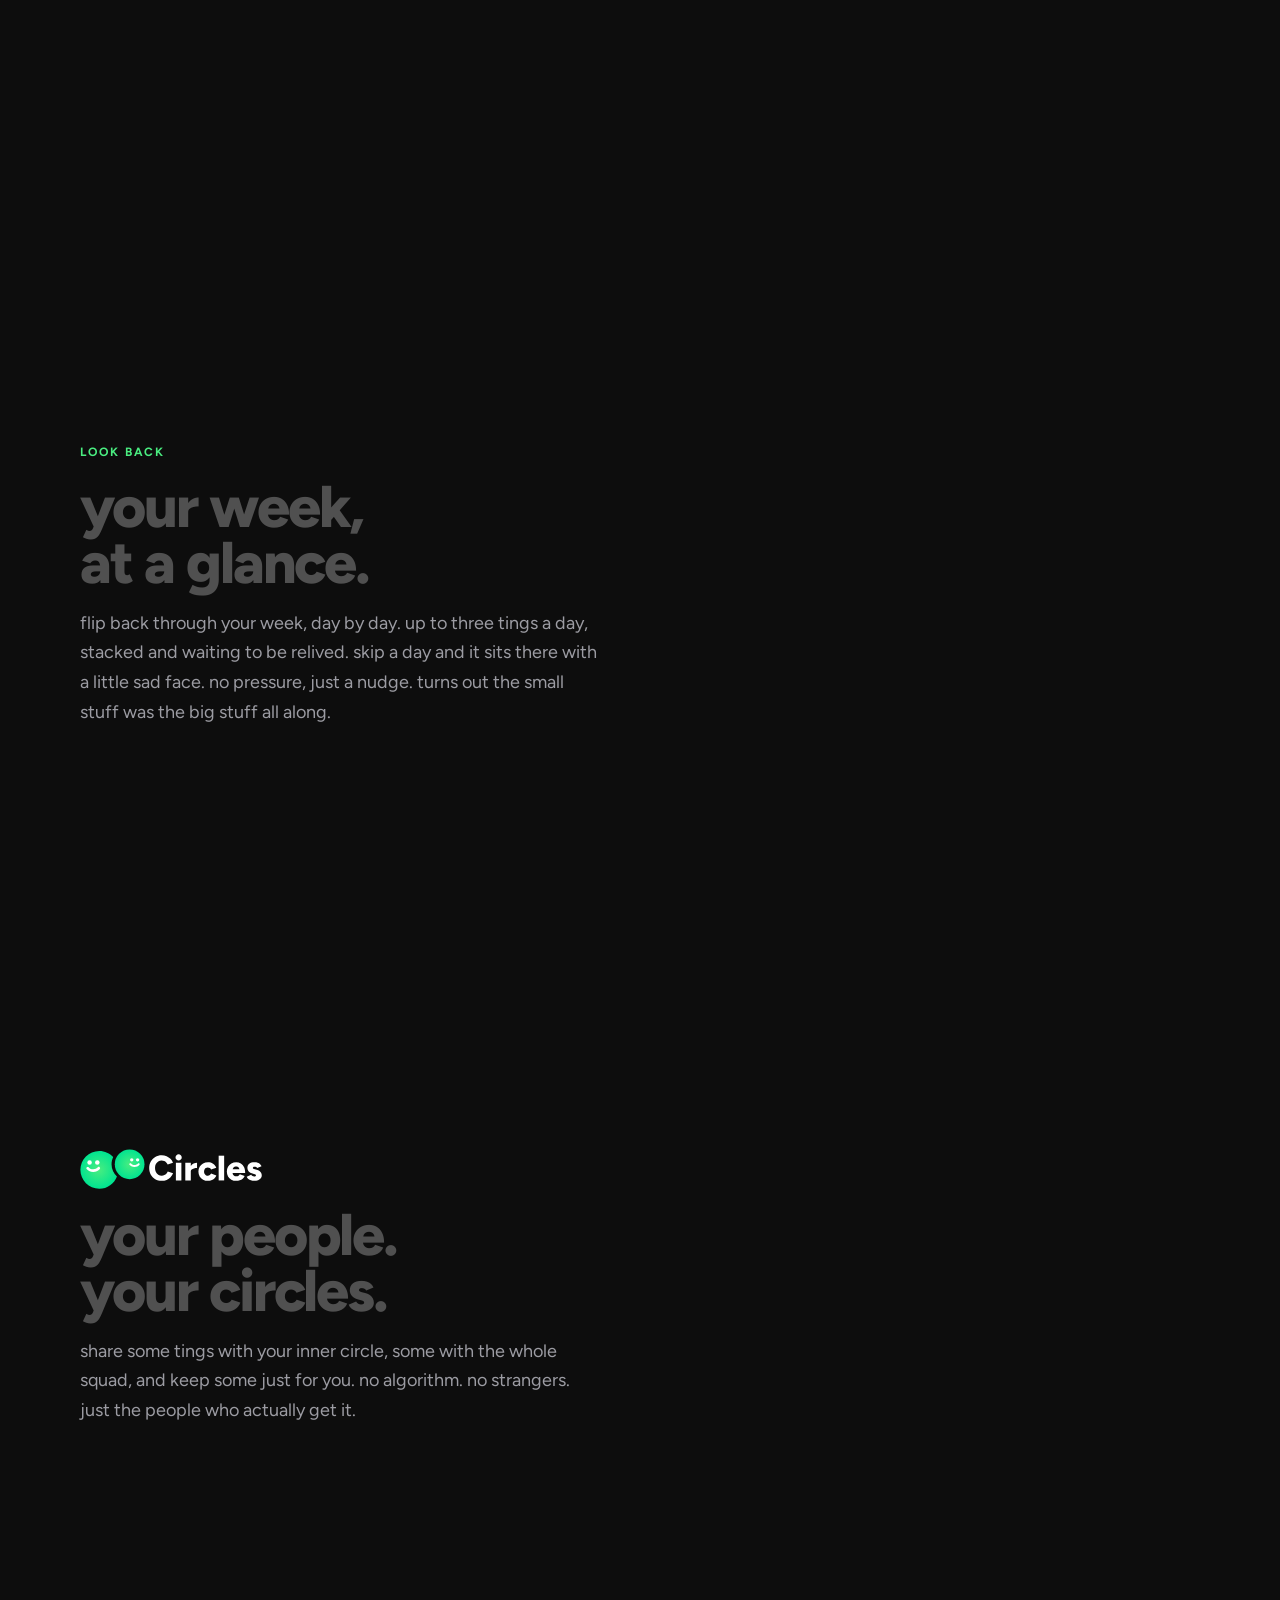
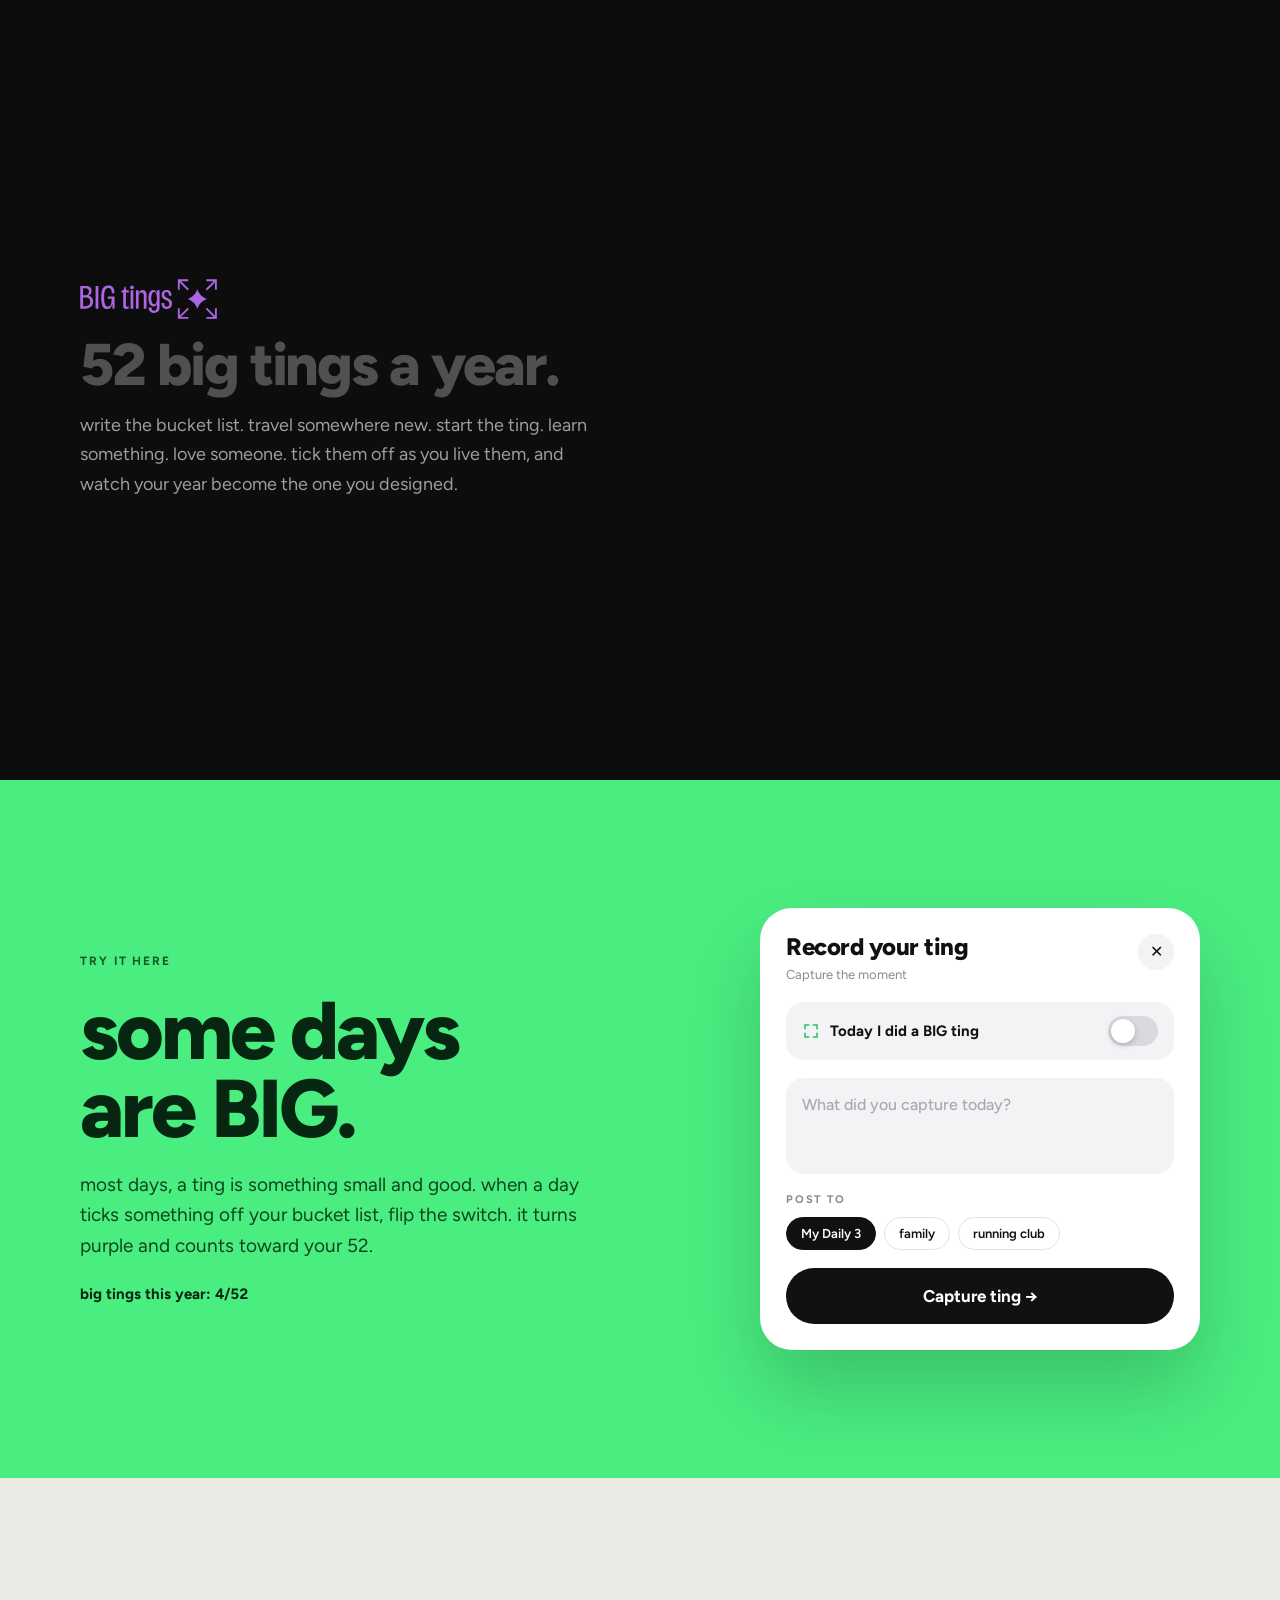
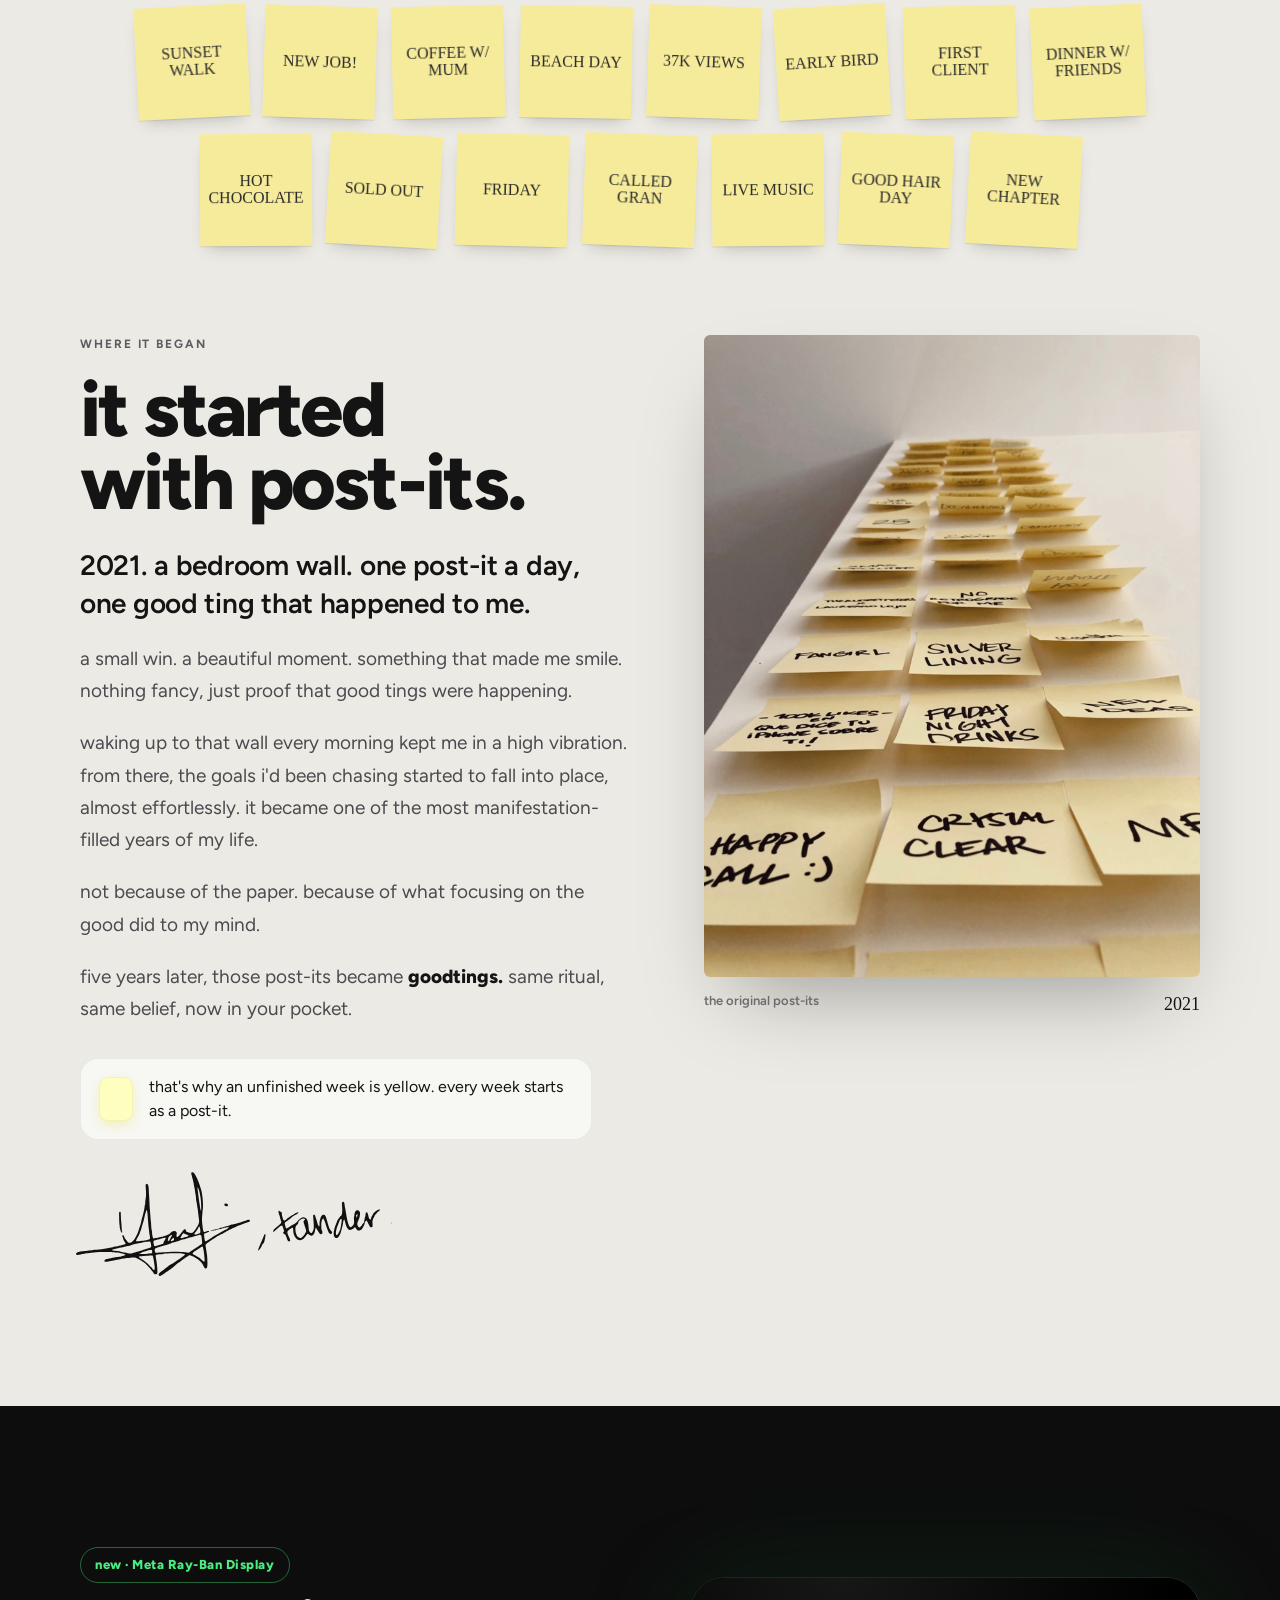
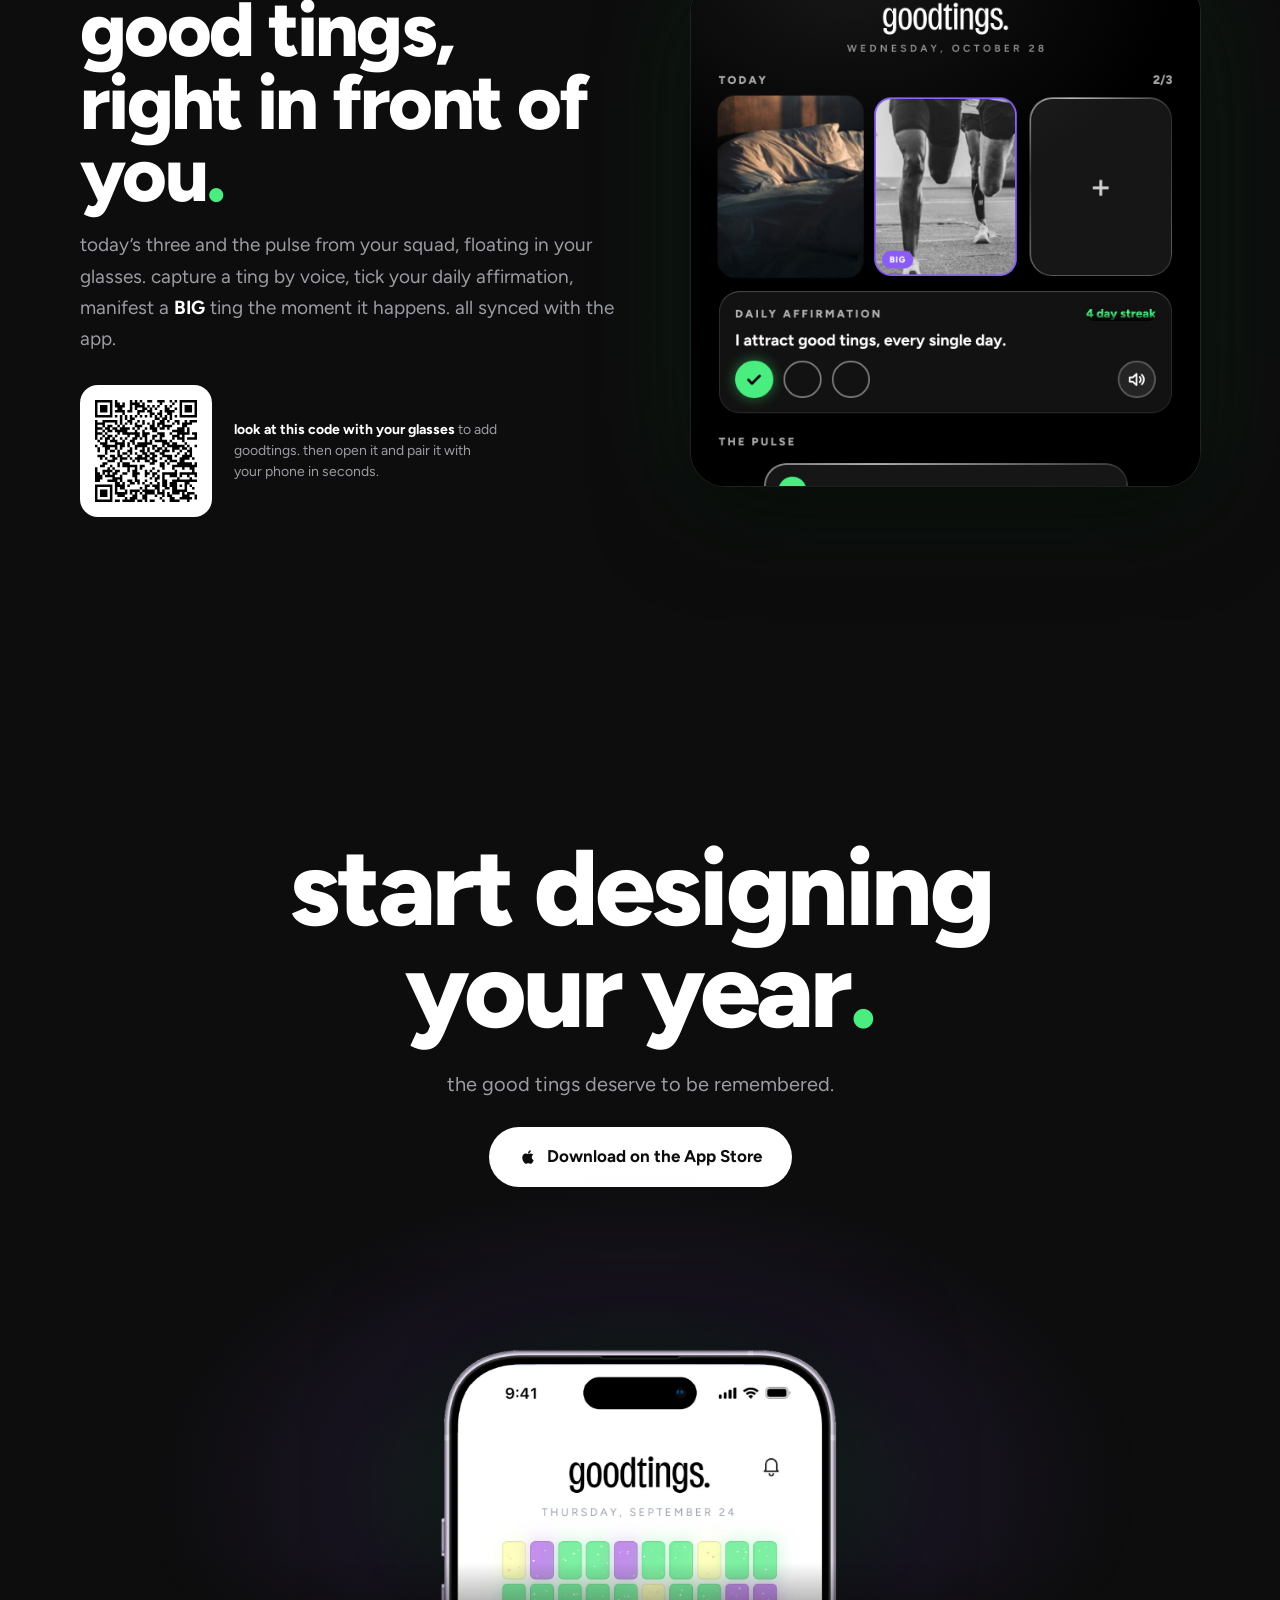
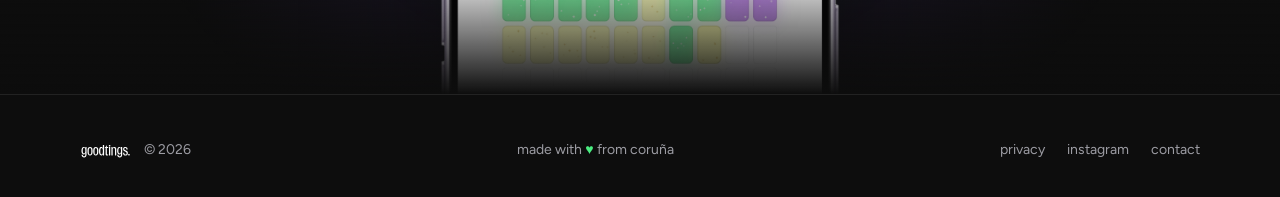
==== commit fb4c9938: "glass: affirmation ritual, BIG ting picker, read-aloud, instant launch; site: glasses section Glasse" ====
--- a/index.html
+++ b/index.html
@@ -391,6 +391,33 @@
     @media (prefers-reduced-motion: reduce) {
       *, *::before, *::after { animation: none !important; transition-duration: .01ms !important; }
       html { scroll-behavior: auto; }
+    }
+  
+    /* ---------- goodtings. on Meta Ray-Ban Display ---------- */
+    .glasses { padding-block: clamp(90px, 11vw, 150px); position: relative; overflow: hidden; }
+    .glasses::before { content: ""; position: absolute; inset: auto -20% -40% -20%; height: 70%;
+      background: radial-gradient(50% 60% at 50% 100%, rgba(74,237,128,.16), transparent 70%); pointer-events: none; }
+    .glasses-inner { display: grid; grid-template-columns: 1.05fr 1fr; gap: clamp(40px, 6vw, 90px); align-items: center; position: relative; }
+    .glasses h2 { font-size: clamp(44px, 6vw, 84px); margin: 10px 0 18px; }
+    .glasses h2 .g { color: var(--green); }
+    .glasses p { font-size: 19px; line-height: 1.65; color: var(--muted); max-width: 30em; }
+    .glasses p strong { color: var(--ink); }
+    .glasses .pill { display: inline-flex; align-items: center; gap: 8px; padding: 7px 14px; border-radius: 99px;
+      border: 1px solid rgba(74,237,128,.4); color: var(--green); font-size: 13px; font-weight: 800; letter-spacing: .04em; }
+    .lens { position: relative; aspect-ratio: 1; border-radius: 34px; overflow: hidden; background: #000;
+      box-shadow: 0 0 0 1px rgba(255,255,255,.08), 0 30px 90px rgba(0,0,0,.6), 0 0 120px rgba(74,237,128,.12); }
+    .lens img { width: 100%; height: 100%; object-fit: cover; display: block; }
+    .lens::after { content: ""; position: absolute; inset: 0; border-radius: inherit; pointer-events: none;
+      background: radial-gradient(120% 80% at 30% 0%, rgba(255,255,255,.09), transparent 55%); }
+    .get-glass { margin-top: 30px; display: flex; gap: 22px; align-items: center; flex-wrap: wrap; }
+    .qr { width: 132px; height: 132px; padding: 10px; border-radius: 18px; background: #fff; flex: none; }
+    .qr img { width: 100%; height: 100%; display: block; }
+    .get-glass small { display: block; color: var(--muted); font-size: 14px; line-height: 1.5; max-width: 19em; }
+    .get-glass small b { color: var(--ink); }
+    #installGlass[hidden] { display: none; }
+    @media (max-width: 860px) {
+      .glasses-inner { grid-template-columns: 1fr; }
+      .lens { max-width: 440px; margin-inline: auto; width: 100%; }
     }
   </style>
 </head>
@@ -568,6 +595,23 @@
       </div>
     </section>
 
+    <!-- GLASSES -->
+    <section class="glasses" id="glasses">
+      <div class="container glasses-inner">
+        <div>
+          <span class="pill">new · Meta Ray-Ban Display</span>
+          <h2>good tings,<br>right in front of you<span class="g">.</span></h2>
+          <p>today’s three and the pulse from your squad, floating in your glasses. capture a ting by voice, tick your daily affirmation, manifest a <strong>BIG</strong> ting the moment it happens. all synced with the app.</p>
+          <div class="get-glass">
+            <div class="qr"><img src="glass-qr.svg" alt="QR code to add goodtings. to Meta Ray-Ban Display" /></div>
+            <small><b>look at this code with your glasses</b> to add goodtings. then open it and pair it with your phone in seconds.</small>
+          </div>
+          <a class="btn lg" id="installGlass" href="glass/" hidden style="margin-top:26px">add goodtings. to my glasses</a>
+        </div>
+        <div class="lens"><img src="glass-preview.jpg" alt="goodtings. on Meta Ray-Ban Display: today’s three tings, the daily affirmation and the pulse" loading="lazy" /></div>
+      </div>
+    </section>
+
     <!-- FINAL CTA -->
     <section class="final">
       <div class="container final-inner">
@@ -773,6 +817,18 @@
     };
     rise(); addEventListener('scroll', rise, { passive: true });
   })();
-  </script>
+  
+  // on the glasses themselves: offer a one-tap install
+  (() => {
+    const btn = document.getElementById('installGlass');
+    if (!btn || !navigator.install) return;
+    btn.hidden = false;
+    btn.addEventListener('click', async e => {
+      e.preventDefault();
+      try { await navigator.install('https://goodtings.app/glass/', { name: 'goodtings.' }); }
+      catch (_) { location.href = 'glass/'; }
+    });
+  })();
+</script>
 </body>
 </html>
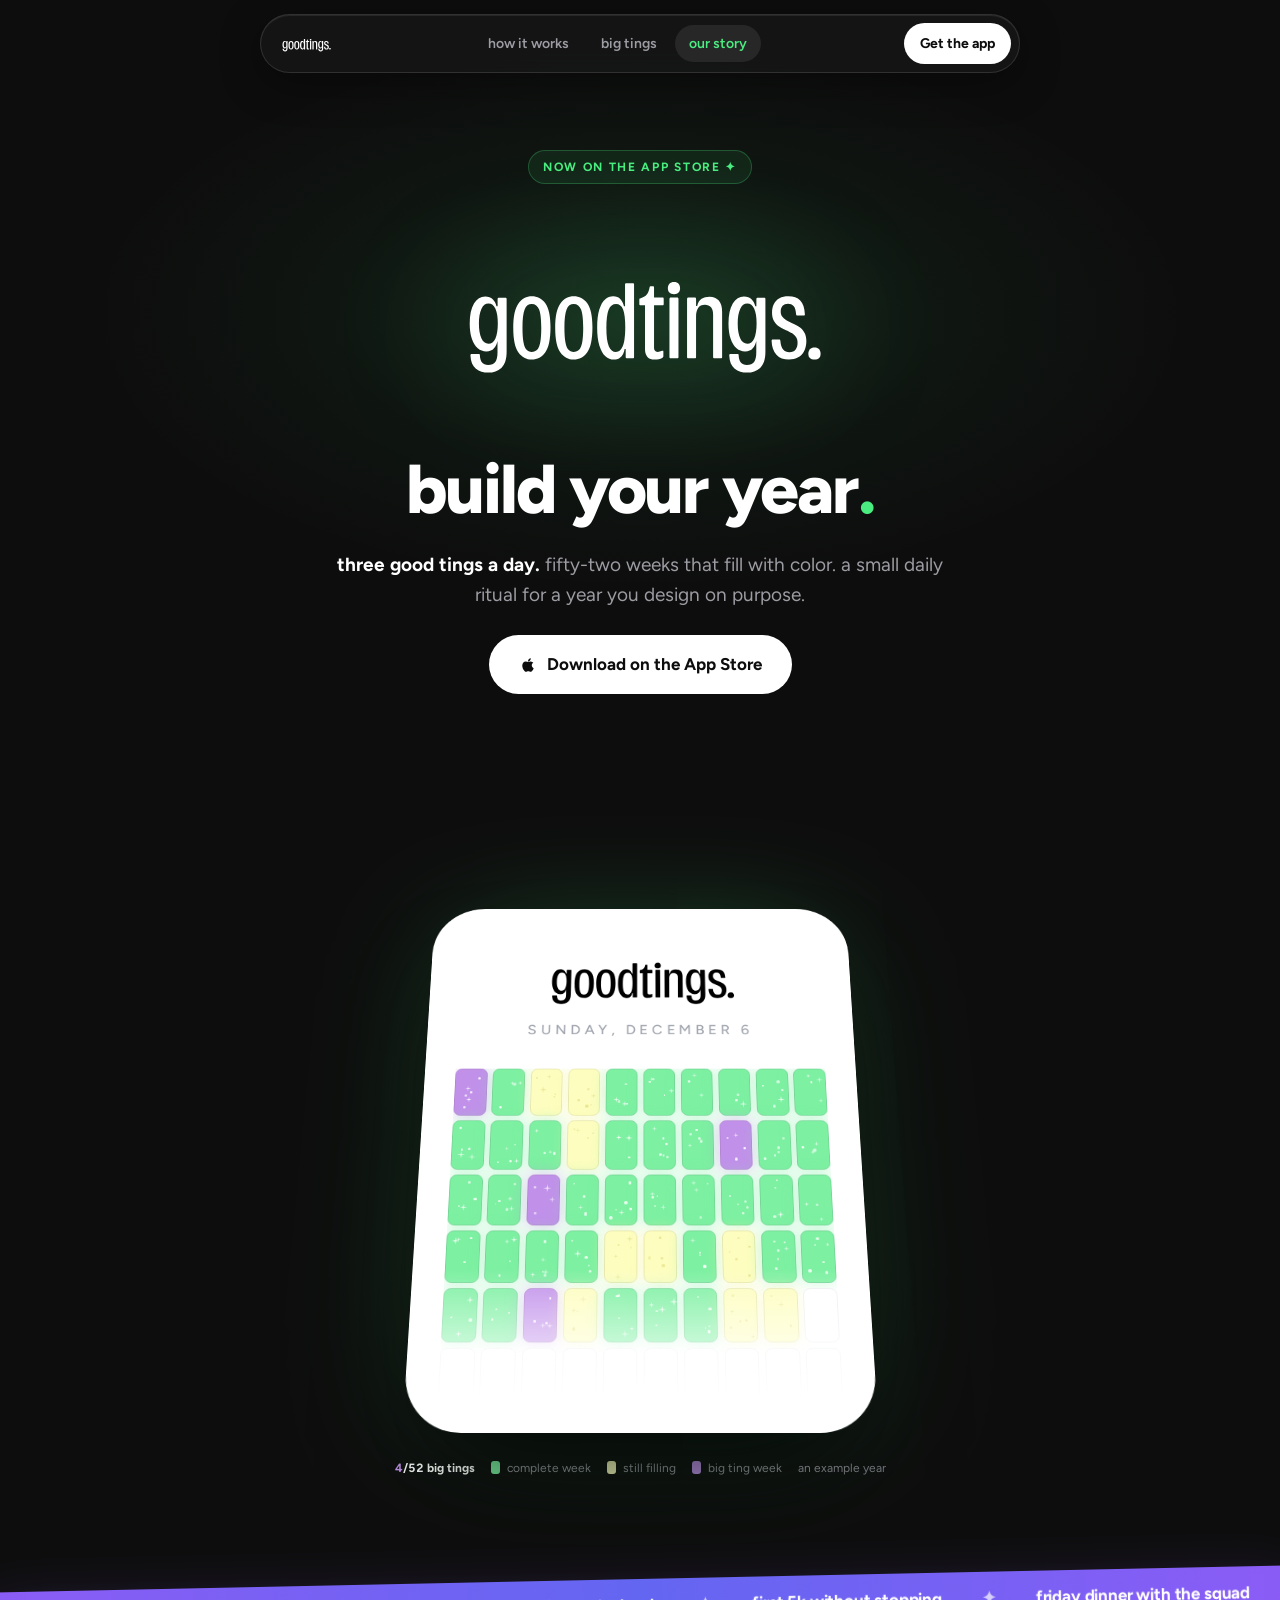
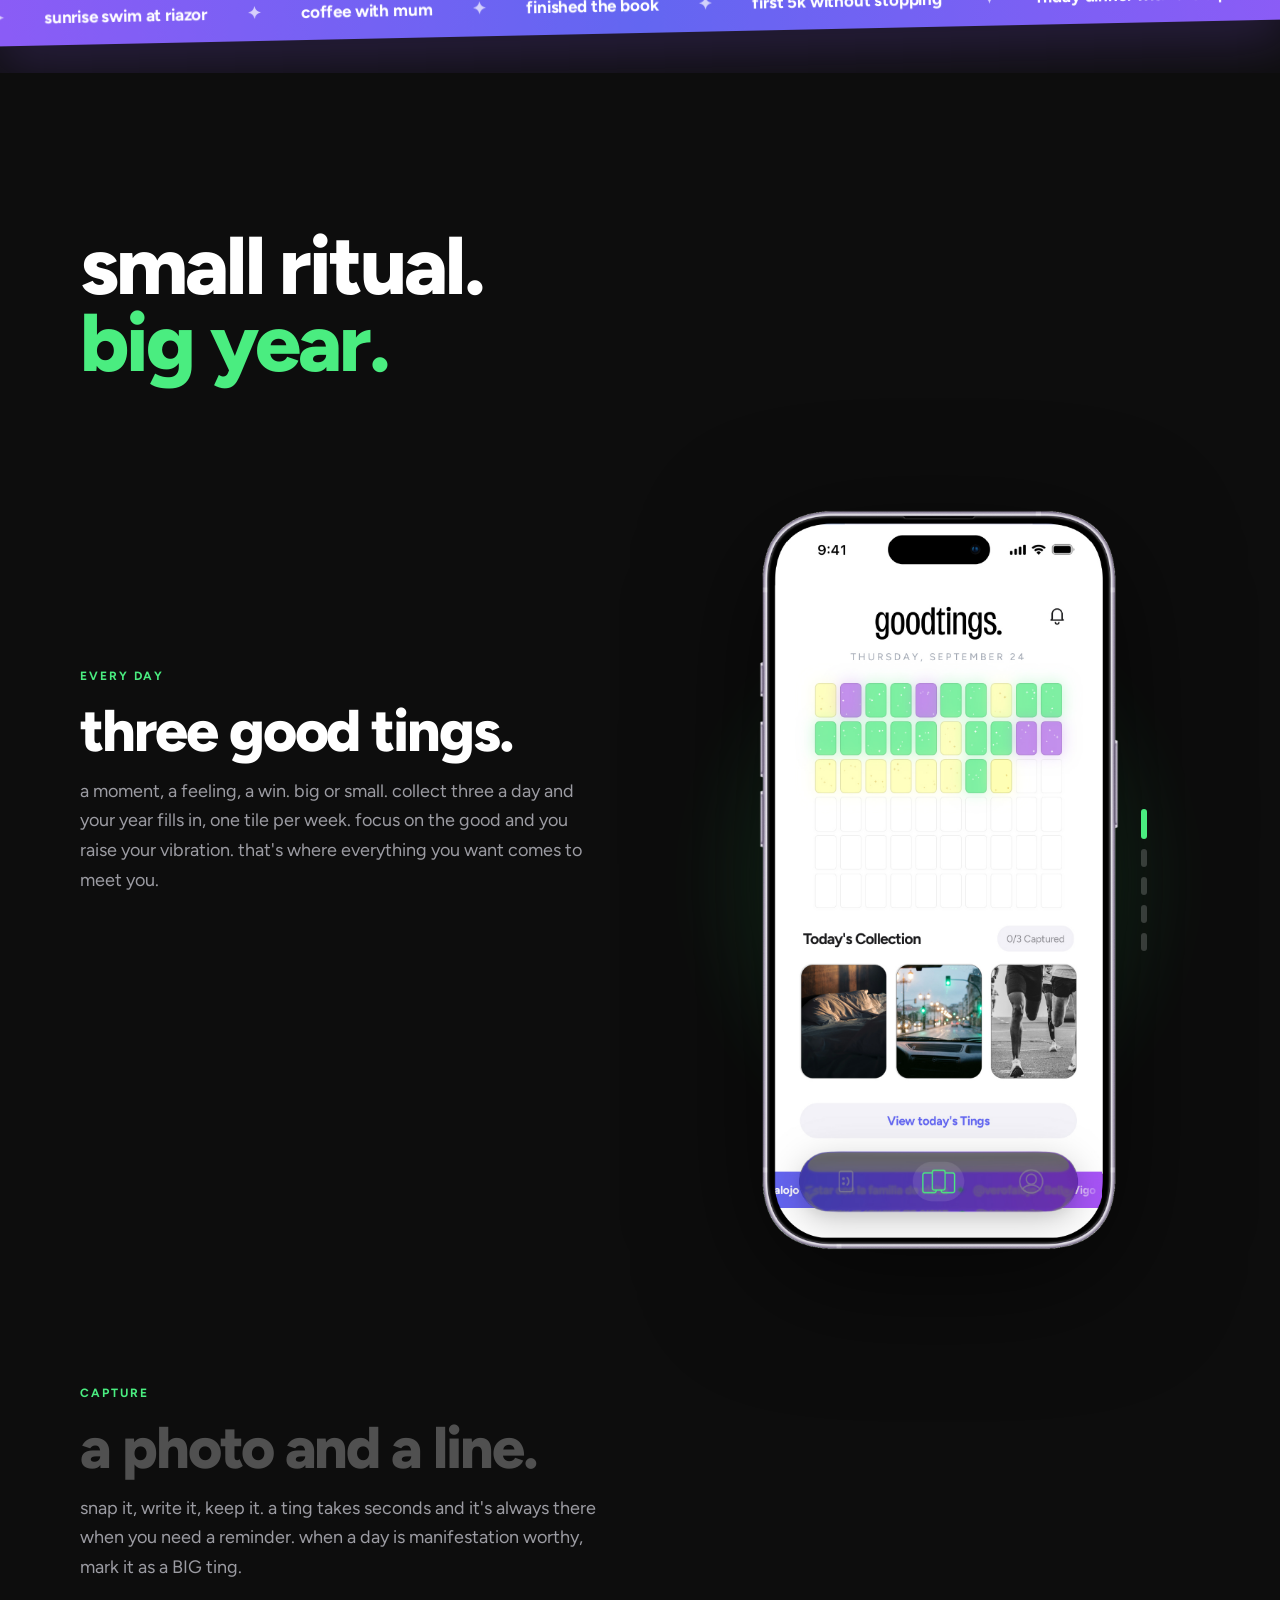
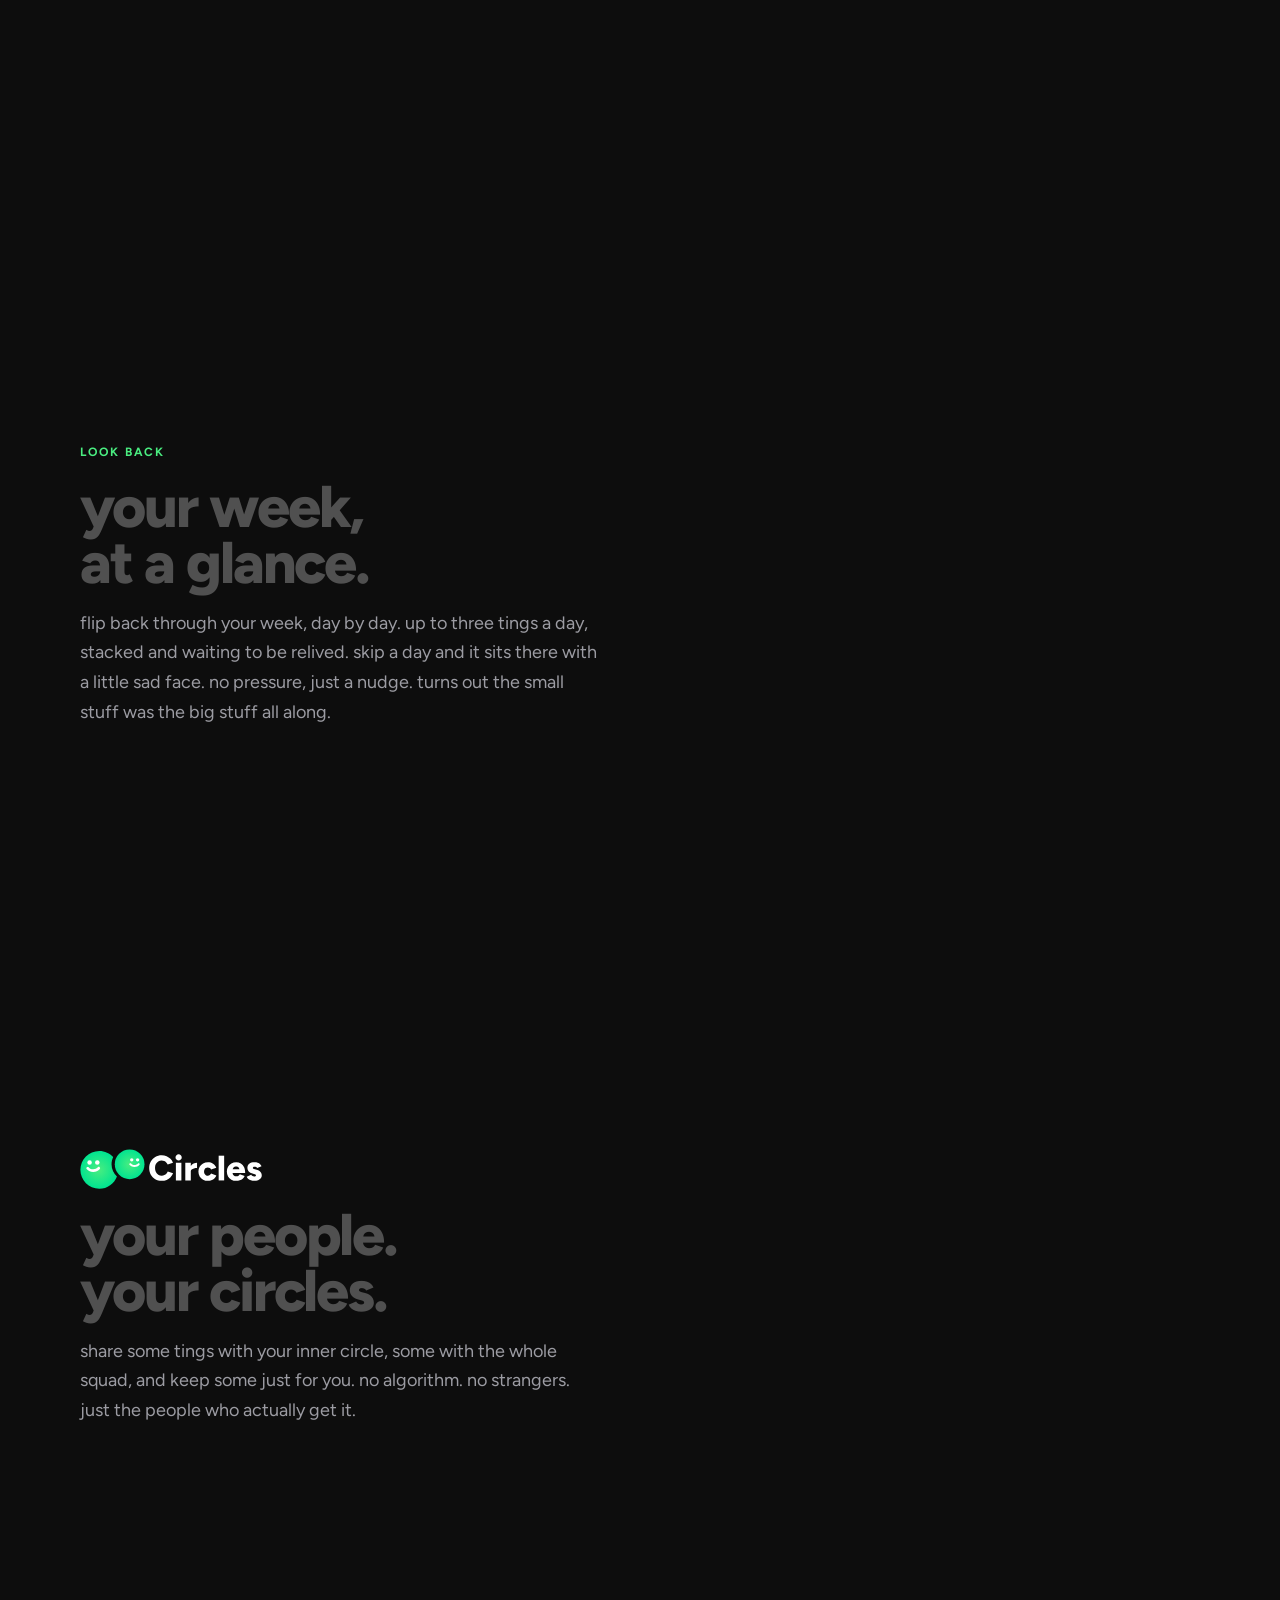
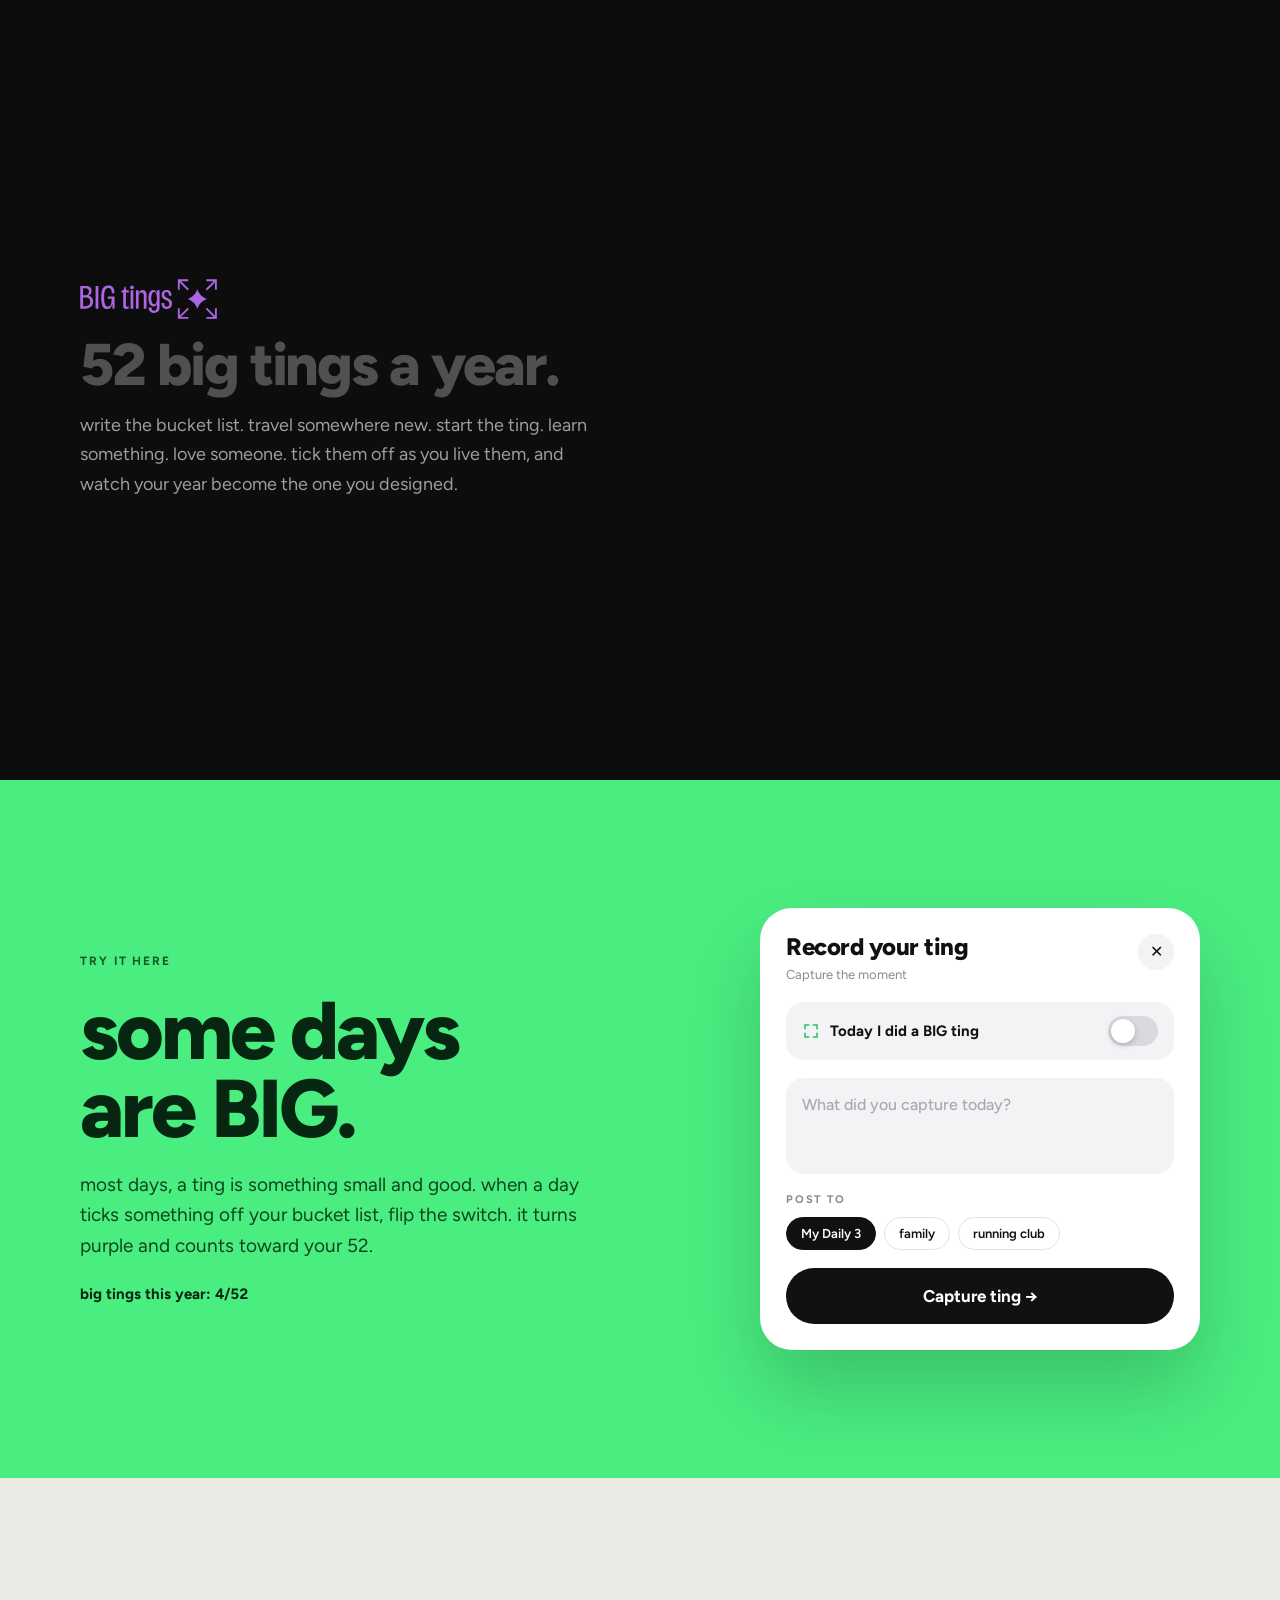
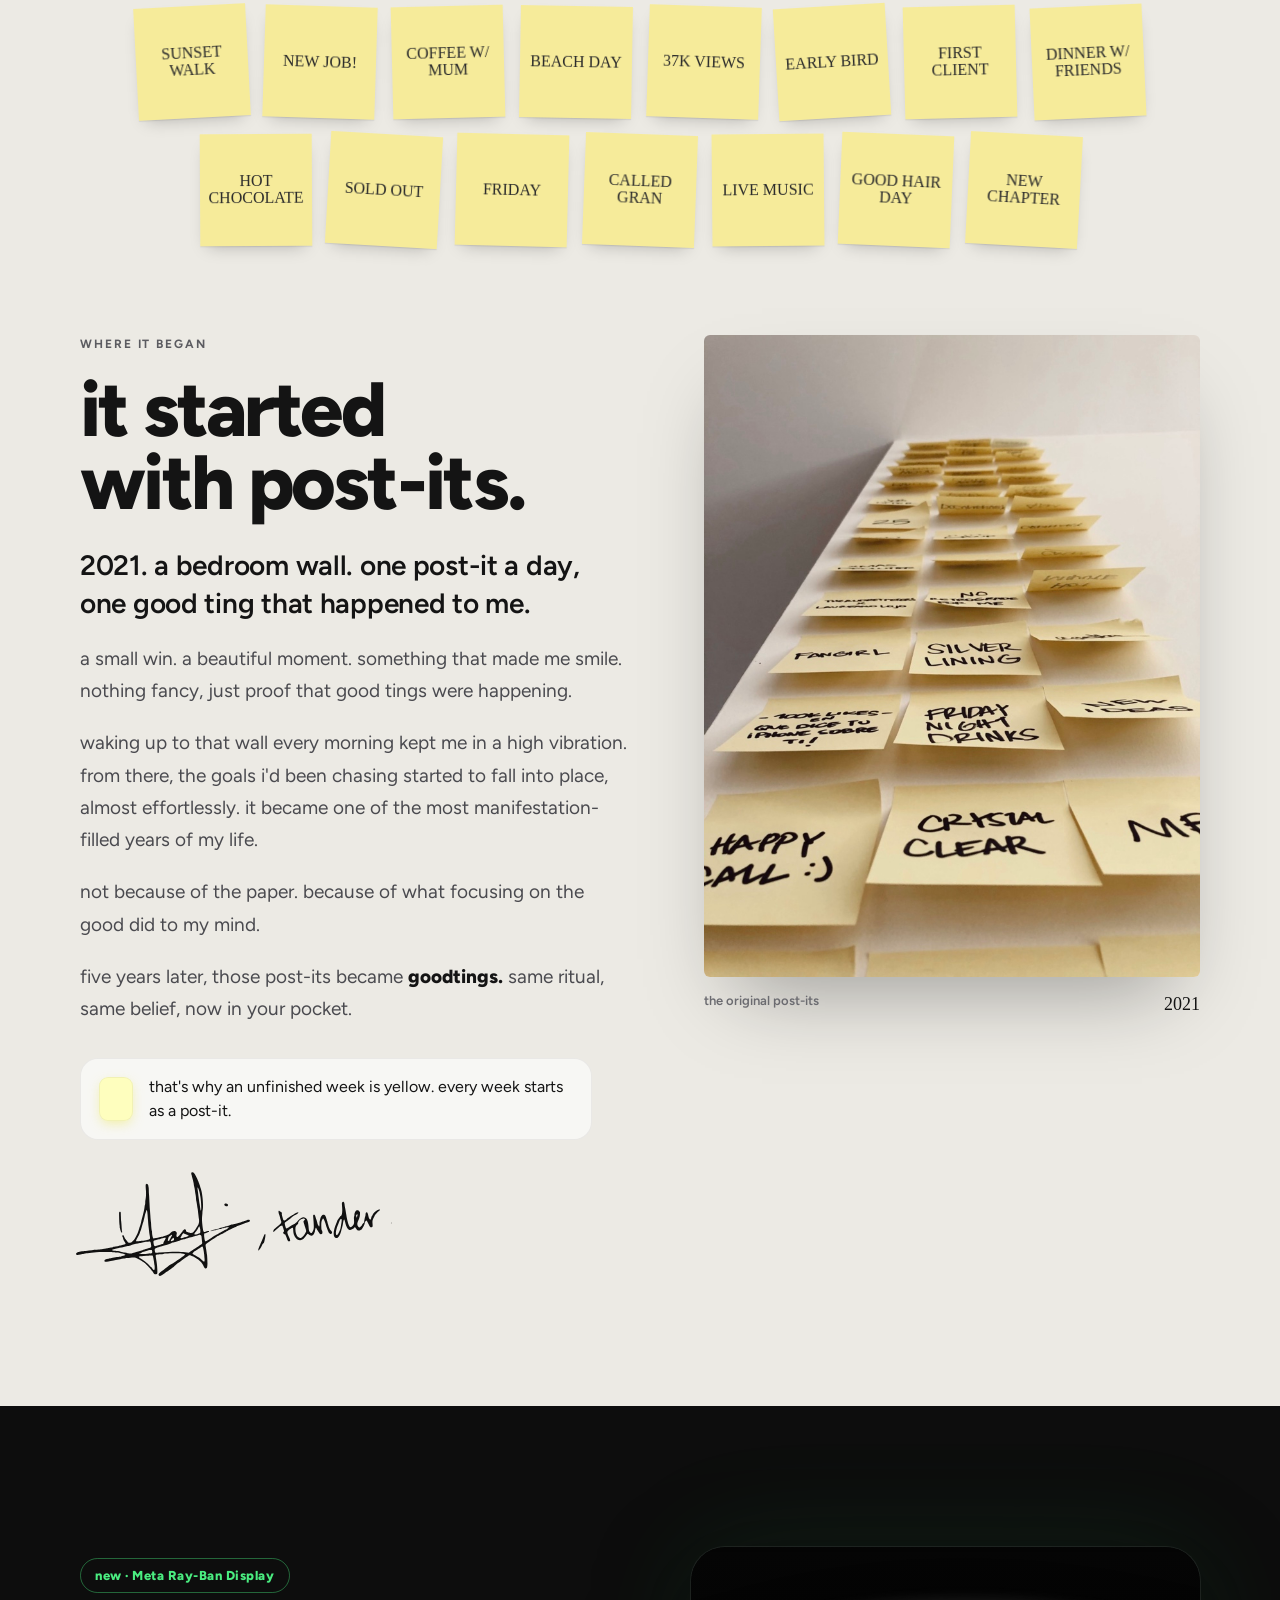
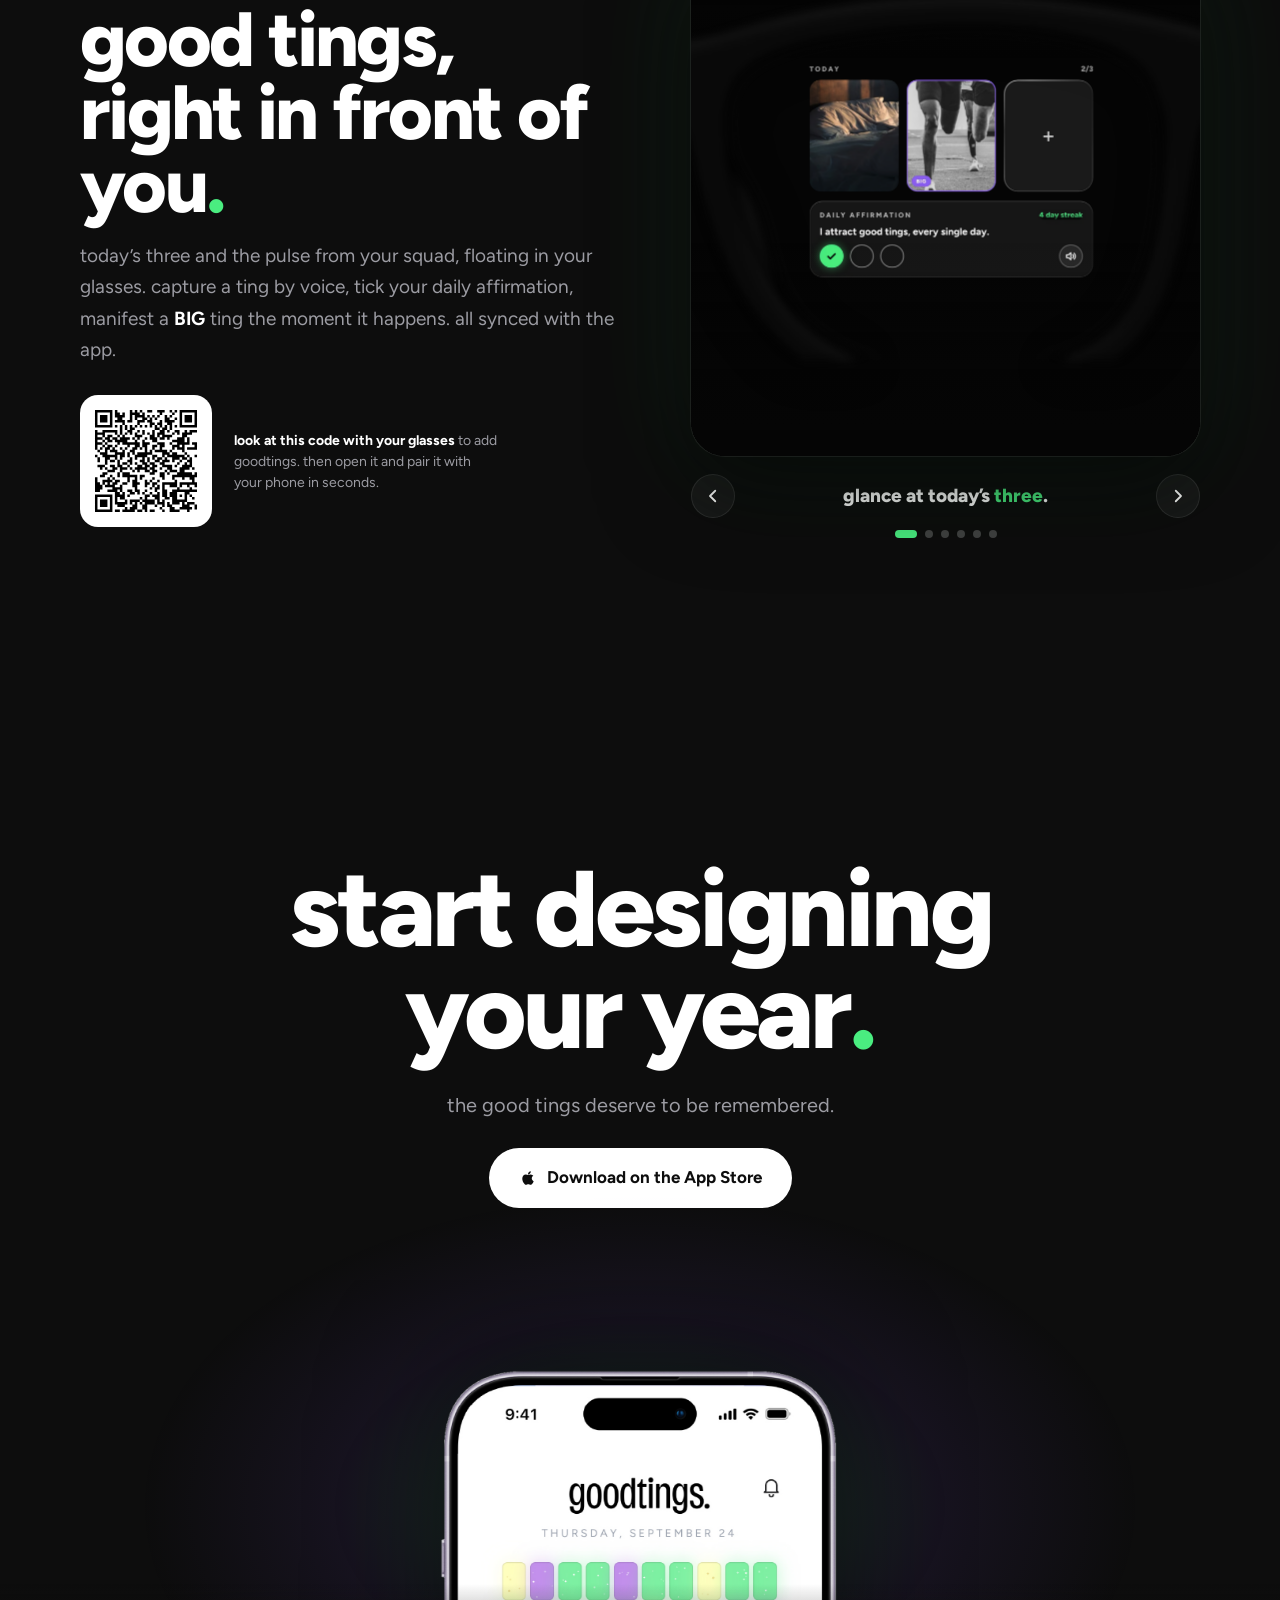
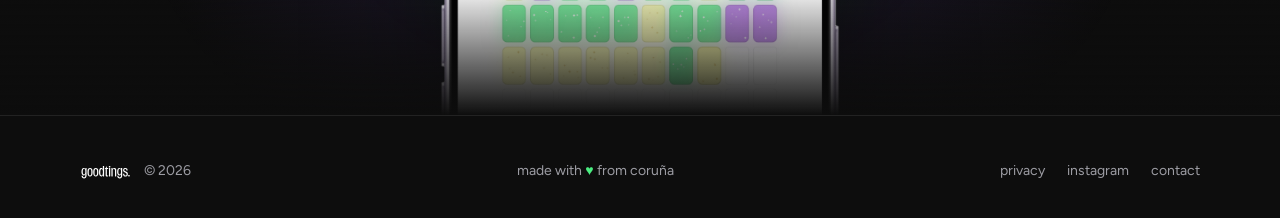
==== commit 373d701c: "glasses section: look-through-the-glasses carousel (frame stays, scenes slide, glass answers) Co-Aut" ====
--- a/index.html
+++ b/index.html
@@ -404,11 +404,43 @@
     .glasses p strong { color: var(--ink); }
     .glasses .pill { display: inline-flex; align-items: center; gap: 8px; padding: 7px 14px; border-radius: 99px;
       border: 1px solid rgba(74,237,128,.4); color: var(--green); font-size: 13px; font-weight: 800; letter-spacing: .04em; }
-    .lens { position: relative; aspect-ratio: 1; border-radius: 34px; overflow: hidden; background: #000;
-      box-shadow: 0 0 0 1px rgba(255,255,255,.08), 0 30px 90px rgba(0,0,0,.6), 0 0 120px rgba(74,237,128,.12); }
-    .lens img { width: 100%; height: 100%; object-fit: cover; display: block; }
-    .lens::after { content: ""; position: absolute; inset: 0; border-radius: inherit; pointer-events: none;
-      background: radial-gradient(120% 80% at 30% 0%, rgba(255,255,255,.09), transparent 55%); }
+    /* the peek: look through the glasses while the world slides by */
+    .peekwrap { position: relative; }
+    .peek { position: relative; aspect-ratio: 1; border-radius: 34px; overflow: hidden; background: #050505;
+      touch-action: pan-y; cursor: grab; user-select: none; -webkit-user-select: none; outline: none;
+      box-shadow: 0 0 0 1px rgba(255,255,255,.07), 0 30px 90px rgba(0,0,0,.6), 0 0 120px rgba(74,237,128,.10); }
+    .peek.drag { cursor: grabbing; }
+    .peek:focus-visible { box-shadow: 0 0 0 2px var(--green), 0 30px 90px rgba(0,0,0,.6); }
+    .peek .stage { position: absolute; left: 0; top: 0; width: 1080px; height: 1080px; transform-origin: 0 0; }
+    .peek .pan { position: absolute; inset: 0; overflow: hidden; will-change: transform; }
+    .peek .pan img { position: absolute; top: 0; left: 0; width: 1400px; height: 1080px; max-width: none; will-change: transform; pointer-events: none; }
+    .peek .shade { position: absolute; inset: 0; pointer-events: none;
+      background: linear-gradient(180deg, rgba(5,5,5,.42), rgba(5,5,5,0) 22%, rgba(5,5,5,0) 58%, rgba(5,5,5,.75) 80%, #050505 94%); }
+    .peek .rig { position: absolute; inset: 0; will-change: transform; transform-origin: 50% 64%; }
+    .peek .glass { position: absolute; left: -128px; top: -154px; width: 1080px; height: 1080px; transform: scale(1.185); transform-origin: 0 0;
+      -webkit-mask: url(glass-peek/lensmask.png) 0 0/1080px 1080px; mask: url(glass-peek/lensmask.png) 0 0/1080px 1080px; }
+    .peek .glass .ui { position: absolute; opacity: 0; will-change: opacity, transform; pointer-events: none; }
+    .peek .glass .ui img { display: block; width: 100%; height: auto; }
+    .peek .glass .ui .tick { position: absolute; inset: 0; opacity: 0; transition: opacity .25s ease; }
+    .peek .glass .ui .tick.on { opacity: 1; }
+    .peek .glint { position: absolute; inset: 0; pointer-events: none; opacity: 0;
+      background: linear-gradient(115deg, transparent 38%, rgba(255,255,255,.10) 46%, rgba(74,237,128,.22) 50%, rgba(255,255,255,.08) 54%, transparent 62%);
+      background-size: 260% 100%; background-position: 120% 0; }
+    .peek .glint.go { animation: glint 1.1s cubic-bezier(.3,.7,.3,1) both; }
+    @keyframes glint { 0% { opacity: 0; background-position: 130% 0 } 20% { opacity: 1 } 100% { opacity: 0; background-position: -30% 0 } }
+    .peek .frame { position: absolute; left: -128px; top: -154px; width: 1280px; height: 1280px; max-width: none; pointer-events: none;
+      filter: brightness(.3) drop-shadow(0 18px 40px rgba(0,0,0,.45)); }
+    .peek-bar { display: flex; align-items: center; justify-content: space-between; gap: 14px; margin-top: 18px; }
+    .glasses .peek-cap { margin: 0; flex: 1; text-align: center; font-weight: 800; font-size: 19px; color: var(--ink); min-height: 1.4em; transition: opacity .25s ease, transform .25s ease; }
+    .peek-cap.swap { opacity: 0; transform: translateY(6px); }
+    .peek-cap .g { color: var(--green); } .peek-cap .p { color: #A98BFF; }
+    .peek-btn { width: 44px; height: 44px; flex: none; border-radius: 50%; border: 1px solid var(--line); background: rgba(255,255,255,.05);
+      color: var(--ink); display: grid; place-items: center; cursor: pointer; transition: background .2s, transform .2s; }
+    .peek-btn:hover { background: rgba(255,255,255,.1); } .peek-btn:active { transform: scale(.92); }
+    .peek-btn svg { width: 18px; height: 18px; }
+    .peek-dots { display: flex; justify-content: center; gap: 8px; margin-top: 12px; }
+    .peek-dots button { width: 8px; height: 8px; padding: 0; border: 0; border-radius: 99px; background: rgba(255,255,255,.22); cursor: pointer; transition: width .3s ease, background .3s ease; }
+    .peek-dots button[aria-current="true"] { width: 22px; background: var(--green); }
     .get-glass { margin-top: 30px; display: flex; gap: 22px; align-items: center; flex-wrap: wrap; }
     .qr { width: 132px; height: 132px; padding: 10px; border-radius: 18px; background: #fff; flex: none; }
     .qr img { width: 100%; height: 100%; display: block; }
@@ -417,7 +449,7 @@
     #installGlass[hidden] { display: none; }
     @media (max-width: 860px) {
       .glasses-inner { grid-template-columns: 1fr; }
-      .lens { max-width: 440px; margin-inline: auto; width: 100%; }
+      .peekwrap { max-width: 480px; margin-inline: auto; width: 100%; }
     }
   </style>
 </head>
@@ -608,7 +640,24 @@
           </div>
           <a class="btn lg" id="installGlass" href="glass/" hidden style="margin-top:26px">add goodtings. to my glasses</a>
         </div>
-        <div class="lens"><img src="glass-preview.jpg" alt="goodtings. on Meta Ray-Ban Display: today’s three tings, the daily affirmation and the pulse" loading="lazy" /></div>
+        <div class="peekwrap">
+          <div class="peek" id="peek" tabindex="0" role="region" aria-roledescription="carousel" aria-label="look through the glasses: goodtings. on Meta Ray-Ban Display">
+            <div class="stage">
+              <div class="scenes"></div>
+              <div class="shade"></div>
+              <div class="rig">
+                <div class="glass"><div class="glint"></div></div>
+                <img class="frame" src="glass-peek/frame.webp" alt="" loading="lazy" />
+              </div>
+            </div>
+          </div>
+          <div class="peek-bar">
+            <button type="button" class="peek-btn" id="peekPrev" aria-label="previous"><svg viewBox="0 0 24 24" fill="none" stroke="currentColor" stroke-width="2.4" stroke-linecap="round" stroke-linejoin="round"><path d="M15 5l-7 7 7 7"/></svg></button>
+            <p class="peek-cap" id="peekCap" aria-live="polite"></p>
+            <button type="button" class="peek-btn" id="peekNext" aria-label="next"><svg viewBox="0 0 24 24" fill="none" stroke="currentColor" stroke-width="2.4" stroke-linecap="round" stroke-linejoin="round"><path d="M9 5l7 7-7 7"/></svg></button>
+          </div>
+          <div class="peek-dots" id="peekDots"></div>
+        </div>
       </div>
     </section>
 
@@ -818,6 +867,133 @@
     rise(); addEventListener('scroll', rise, { passive: true });
   })();
   
+
+  // ── the peek: the frame stays put, the world slides behind it, the glass answers ──
+  (() => {
+    const peek = document.getElementById('peek'); if (!peek) return;
+    const P = 'glass-peek/';
+    const SCENES = [
+      { bg: 's-park',    ui: 'u-home',    at: [289, 336, 570], cap: 'glance at today’s <span class="g">three</span>.' },
+      { bg: 's-beach',   ui: 'u-capture', at: [284, 318, 560], cap: 'say it. <span class="g">saved</span>.' },
+      { bg: 's-metro',   ui: 'u-big',     at: [294, 312, 540], cap: 'some days are <span class="p">BIG</span>.' },
+      { bg: 's-street',  ui: 'u-pulse',   at: [354, 300, 450], cap: 'your squad’s <span class="g">good</span>.' },
+      { bg: 's-kitchen', ui: 'u-post',    at: [284, 296, 560], cap: 'love it. <span class="g">reply</span>.' },
+      { bg: 's-park2',   ui: 'u-aff0',    at: [264, 350, 600], cap: 'read it. <span class="g">tick</span> it.', ticks: true }
+    ];
+    const N = SCENES.length, W = 1080, PAR = 0.15;
+    const reduce = matchMedia('(prefers-reduced-motion: reduce)').matches;
+    const stage = peek.querySelector('.stage'), scenesEl = peek.querySelector('.scenes'), glass = peek.querySelector('.glass'),
+          glint = peek.querySelector('.glint'), rig = peek.querySelector('.rig'), cap = document.getElementById('peekCap'), dotsEl = document.getElementById('peekDots');
+    const pans = [], uis = [], dots = []; let ticks = [];
+    SCENES.forEach((sc, i) => {
+      const pan = document.createElement('div'); pan.className = 'pan';
+      const img = new Image(); img.alt = ''; img.decoding = 'async'; img.loading = 'lazy'; img.src = P + sc.bg + '.jpg';
+      pan.appendChild(img); scenesEl.appendChild(pan); pans.push({ pan, img });
+      const ui = document.createElement('div'); ui.className = 'ui';
+      ui.style.cssText = `left:${sc.at[0]}px;top:${sc.at[1]}px;width:${sc.at[2]}px`;
+      ui.innerHTML = `<img src="${P + sc.ui}.webp" alt="" loading="lazy">` + (sc.ticks ? [1, 2, 3].map(k => `<img class="tick" src="${P}u-aff${k}.webp" alt="" loading="lazy">`).join('') : '');
+      glass.insertBefore(ui, glint); uis.push(ui);
+      if (sc.ticks) ticks = [...ui.querySelectorAll('.tick')];
+      const d = document.createElement('button'); d.type = 'button'; d.setAttribute('aria-label', 'scene ' + (i + 1));
+      d.addEventListener('click', () => { poke(); goTo(nearestLoop(i)); }); dotsEl.appendChild(d); dots.push(d);
+    });
+
+    // scale the 1080 stage to the box
+    const fit = () => { stage.style.transform = `scale(${peek.clientWidth / W})`; };
+    new ResizeObserver(fit).observe(peek); fit();
+
+    // motion state: pos in scenes (float, loops forever)
+    let pos = 0, target = 0, vel = 0, dragging = false, raf = 0, shown = -1, lastPoke = 0, tickTimers = [];
+    const wrap = d => ((d % N) + N + N / 2) % N - N / 2;           // signed distance on the loop
+    const idx = p => ((Math.round(p) % N) + N) % N;
+    const nearestLoop = i => target + wrap(i - target);
+
+    function render() {
+      for (let i = 0; i < N; i++) {
+        const d = wrap(i - pos);                                     // -N/2..N/2
+        const { pan, img } = pans[i];
+        if (Math.abs(d) > 1.2) { pan.style.visibility = 'hidden'; continue; }
+        pan.style.visibility = '';
+        pan.style.transform = `translate3d(${d * W}px,0,0)`;
+        img.style.transform = `translate3d(${-160 - d * PAR * W}px,0,0)`;   // the world drifts slower than you turn
+        const o = Math.max(0, 1 - Math.abs(d) * 2.4);
+        uis[i].style.opacity = o.toFixed(3);
+        uis[i].style.transform = `translate3d(${d * -60}px,${(1 - o) * 14}px,0) scale(${0.96 + o * 0.04})`;
+      }
+      // a little head-turn tilt while moving
+      const tilt = Math.max(-2.2, Math.min(2.2, vel * 22));
+      rig.style.transform = reduce ? '' : `rotate(${tilt}deg) translateX(${tilt * -3}px)`;
+    }
+    function settle() {
+      const i = idx(pos); if (i === shown) return; shown = i;
+      dots.forEach((d, k) => d.setAttribute('aria-current', k === i ? 'true' : 'false'));
+      cap.classList.add('swap');
+      setTimeout(() => { cap.innerHTML = SCENES[i].cap; cap.classList.remove('swap'); }, 180);
+      if (!reduce) { glint.classList.remove('go'); void glint.offsetWidth; glint.classList.add('go'); }
+      tickTimers.forEach(clearTimeout); ticks.forEach(t => t.classList.remove('on'));
+      if (SCENES[i].ticks) ticks.forEach((t, k) => tickTimers.push(setTimeout(() => t.classList.add('on'), 650 + k * 520)));
+    }
+    function loop() {
+      if (!dragging) {
+        const k = reduce ? 1 : 0.12;                                  // spring toward target
+        const prev = pos; pos += (target - pos) * k; vel = pos - prev;
+        if (Math.abs(target - pos) < 0.0008) { pos = target; vel = 0; }
+      }
+      render();
+      if (Math.abs(target - pos) < 0.02 && !dragging) settle();
+      raf = (dragging || pos !== target) ? requestAnimationFrame(loop) : 0;
+    }
+    const kick = () => { if (!raf) raf = requestAnimationFrame(loop); };
+    const goTo = t => { target = Math.round(t); kick(); };
+    const poke = () => { lastPoke = performance.now(); };
+
+    // drag / swipe
+    let sx = 0, sy = 0, sp = 0, lx = 0, lt = 0, v = 0, axis = null, pid = null;
+    peek.addEventListener('pointerdown', e => {
+      if (e.button) return; pid = e.pointerId; sx = lx = e.clientX; sy = e.clientY; sp = pos; lt = performance.now(); v = 0; axis = null; poke();
+    });
+    peek.addEventListener('pointermove', e => {
+      if (e.pointerId !== pid) return;
+      const dx = e.clientX - sx, dy = e.clientY - sy;
+      if (!axis) { if (Math.abs(dx) < 6 && Math.abs(dy) < 6) return; axis = Math.abs(dx) > Math.abs(dy) ? 'x' : 'y';
+        if (axis === 'x') { dragging = true; peek.classList.add('drag'); peek.setPointerCapture(pid); } }
+      if (axis !== 'x') return;
+      const now = performance.now(), w = peek.clientWidth;
+      v = (e.clientX - lx) / Math.max(1, now - lt) / w * 16; lx = e.clientX; lt = now;
+      const prev = pos; pos = sp - dx / w; vel = pos - prev; target = pos; kick();
+    });
+    const up = e => {
+      if (e.pointerId !== pid) return; pid = null;
+      if (!dragging) return; dragging = false; peek.classList.remove('drag');
+      goTo(pos - v * 6);                                              // a flick carries you on
+    };
+    peek.addEventListener('pointerup', up); peek.addEventListener('pointercancel', up);
+    // horizontal trackpad swipes (leave vertical page scroll alone)
+    let wheelAcc = 0, wheelT = 0;
+    peek.addEventListener('wheel', e => {
+      if (Math.abs(e.deltaX) <= Math.abs(e.deltaY)) return;
+      e.preventDefault(); poke();
+      const now = performance.now(); if (now - wheelT > 400) wheelAcc = 0; wheelT = now;
+      wheelAcc += e.deltaX;
+      if (Math.abs(wheelAcc) > 60) { goTo(target + Math.sign(wheelAcc)); wheelAcc = -Math.sign(wheelAcc) * 400; }
+    }, { passive: false });
+    peek.addEventListener('keydown', e => {
+      if (e.key === 'ArrowRight') { e.preventDefault(); poke(); goTo(target + 1); }
+      if (e.key === 'ArrowLeft') { e.preventDefault(); poke(); goTo(target - 1); }
+    });
+    document.getElementById('peekPrev').addEventListener('click', () => { poke(); goTo(target - 1); });
+    document.getElementById('peekNext').addEventListener('click', () => { poke(); goTo(target + 1); });
+
+    // drift along on its own while in view, pausing after you play with it
+    let inView = false;
+    new IntersectionObserver(es => { inView = es[0].isIntersecting; }, { threshold: 0.4 }).observe(peek);
+    if (!reduce) setInterval(() => {
+      if (inView && !dragging && document.visibilityState === 'visible' && performance.now() - lastPoke > 9000) goTo(target + 1);
+    }, 4200);
+
+    render(); settle();
+  })();
+
   // on the glasses themselves: offer a one-tap install
   (() => {
     const btn = document.getElementById('installGlass');
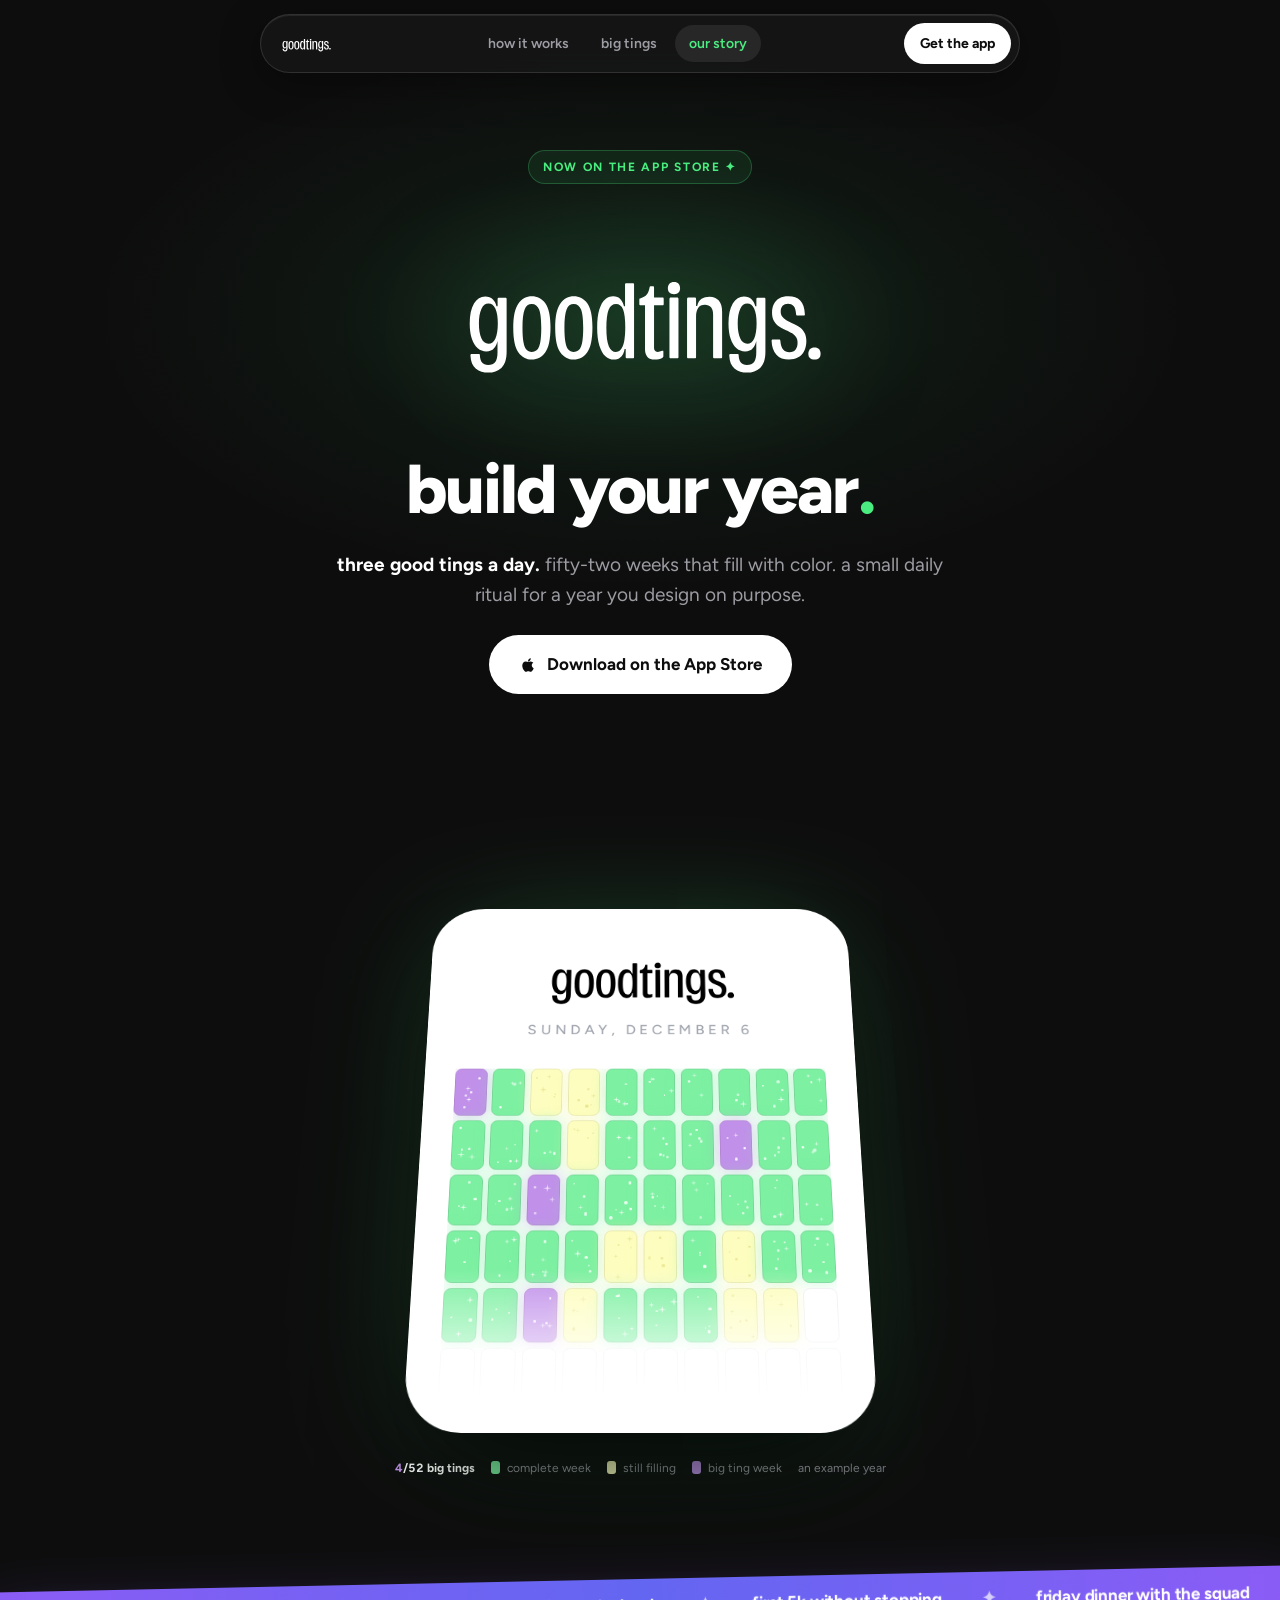
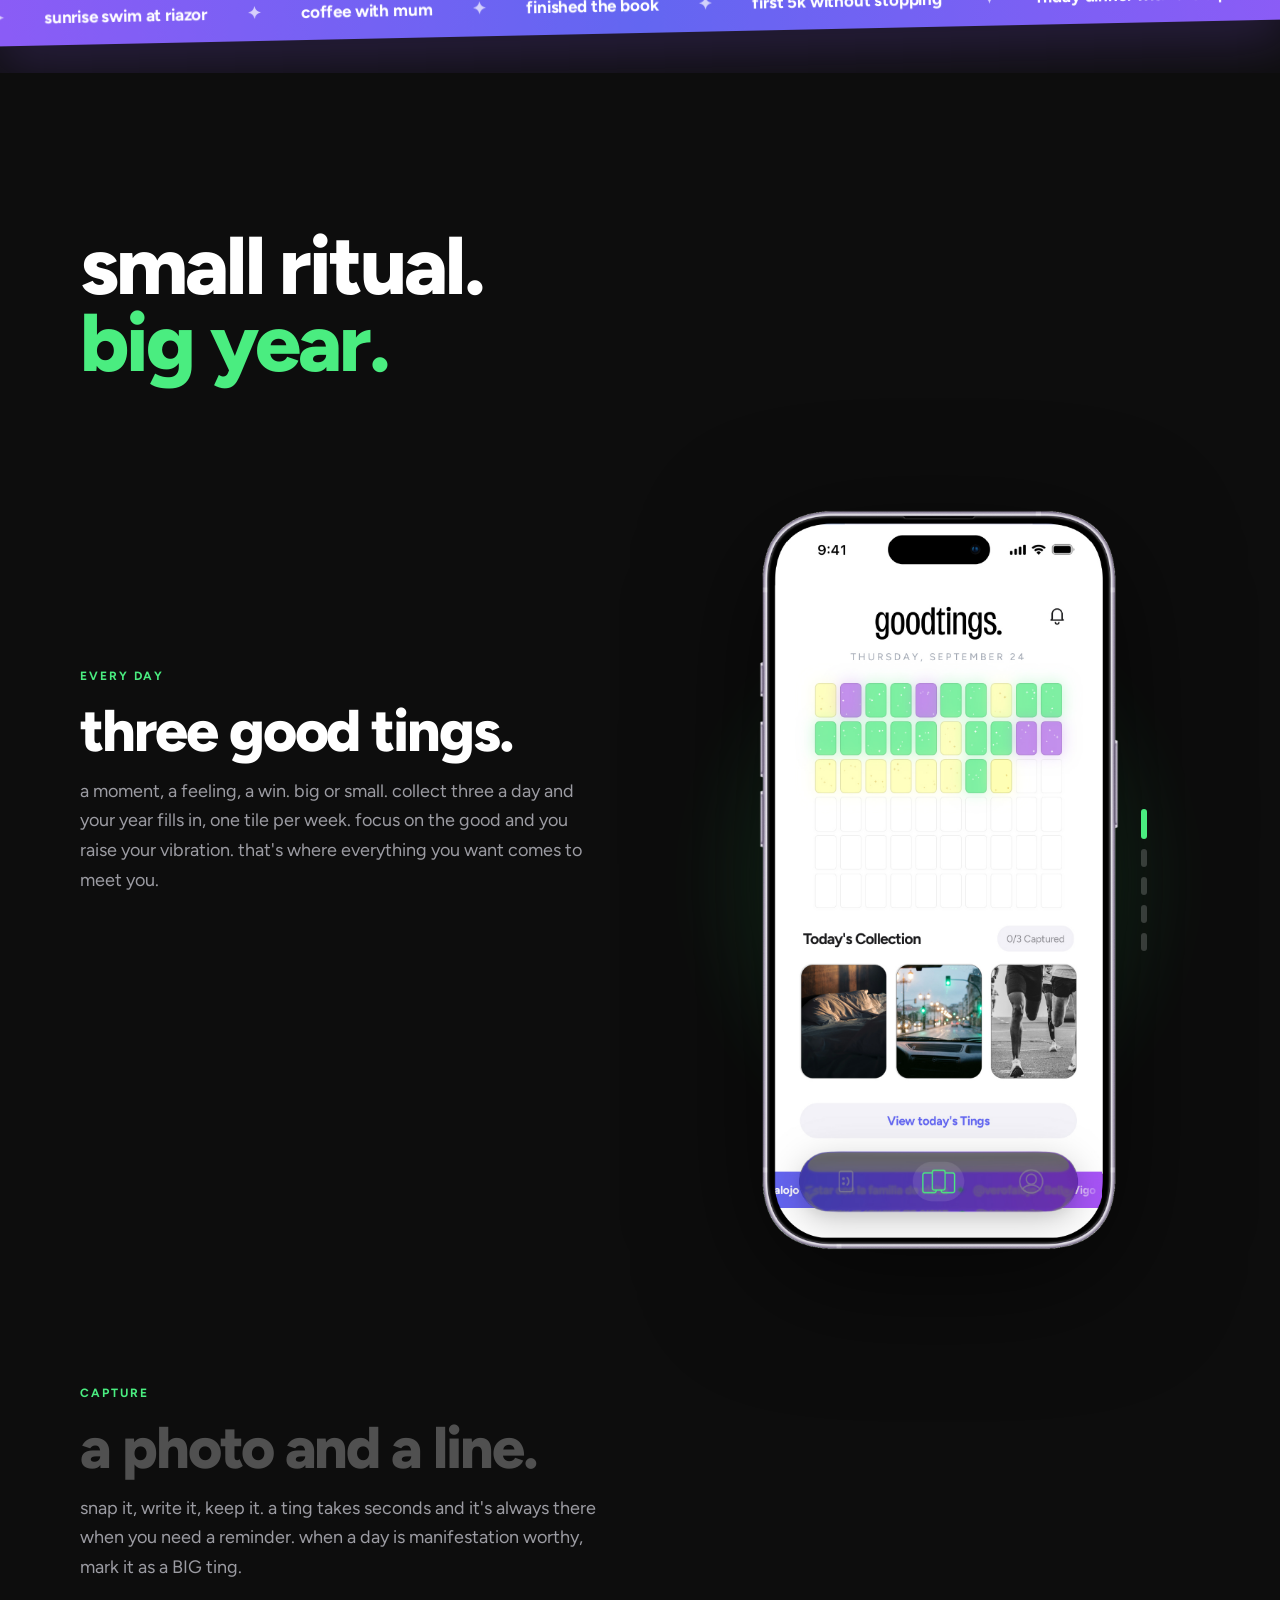
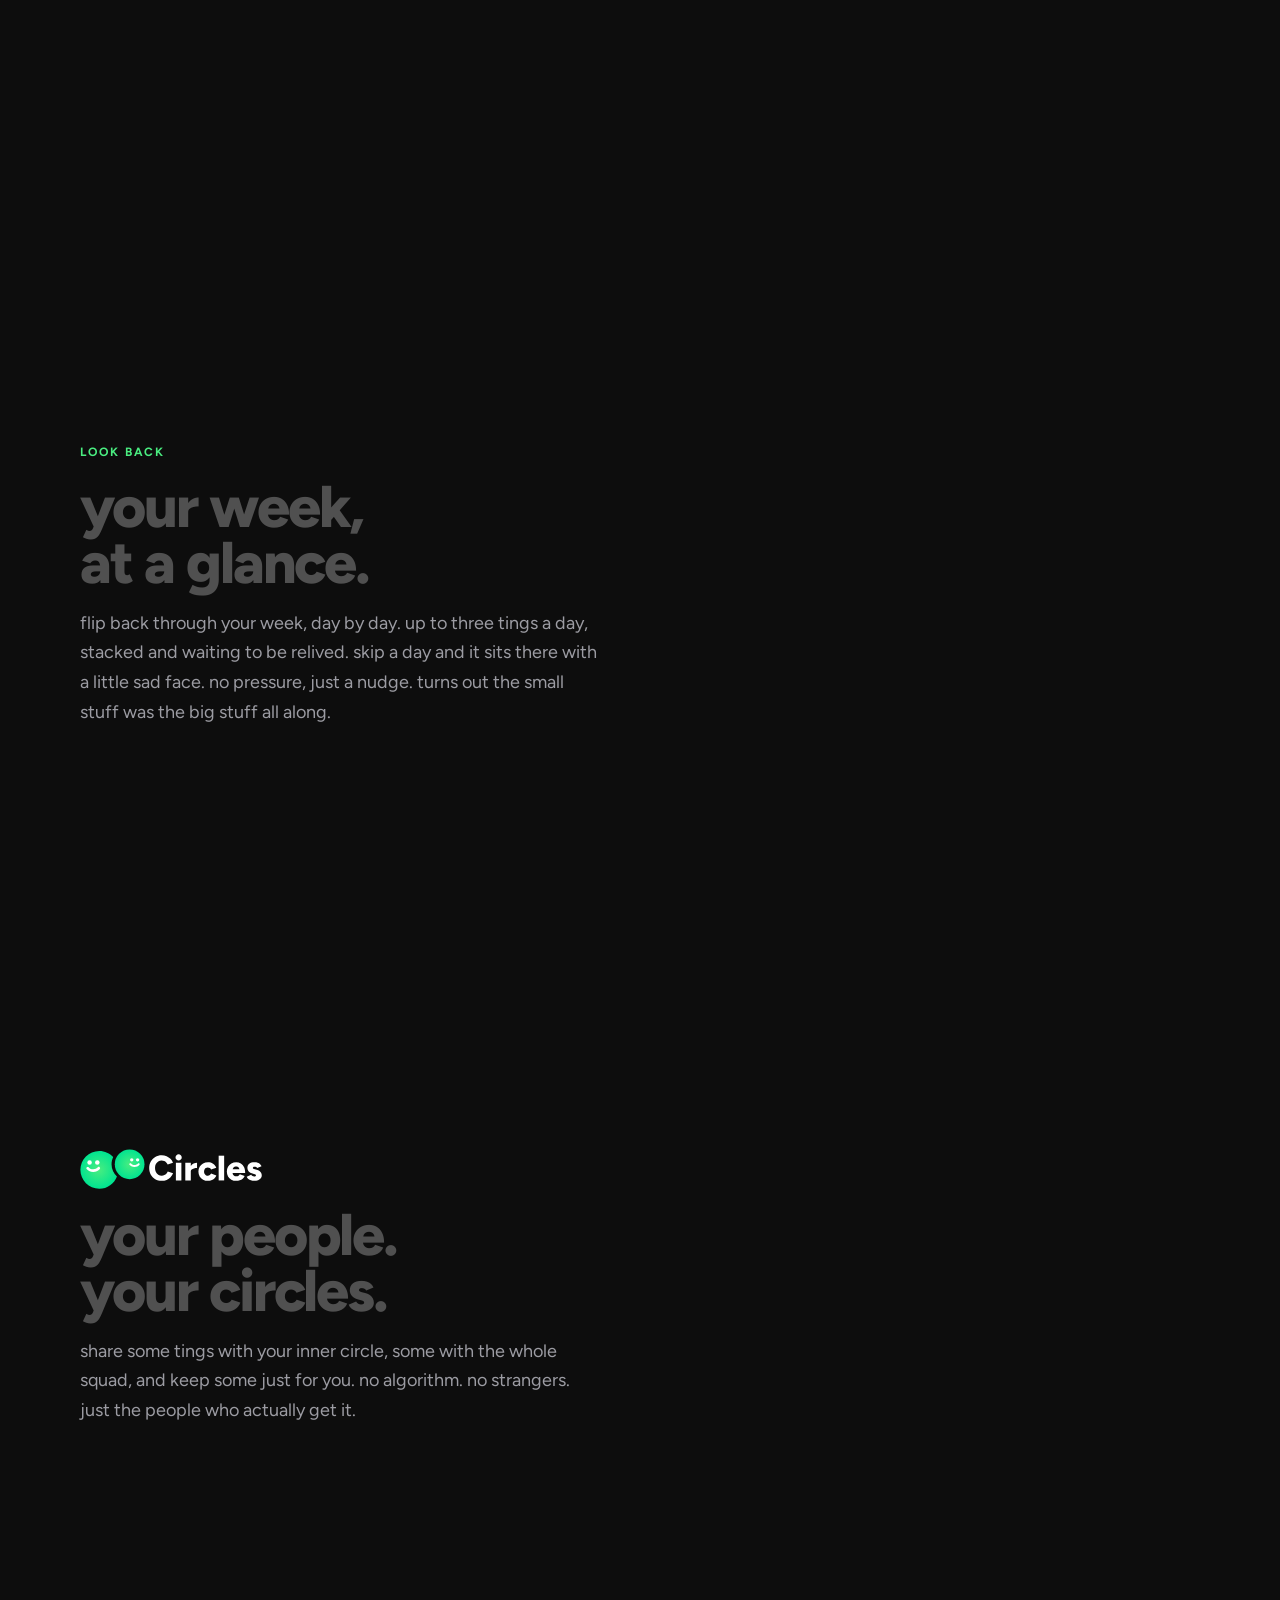
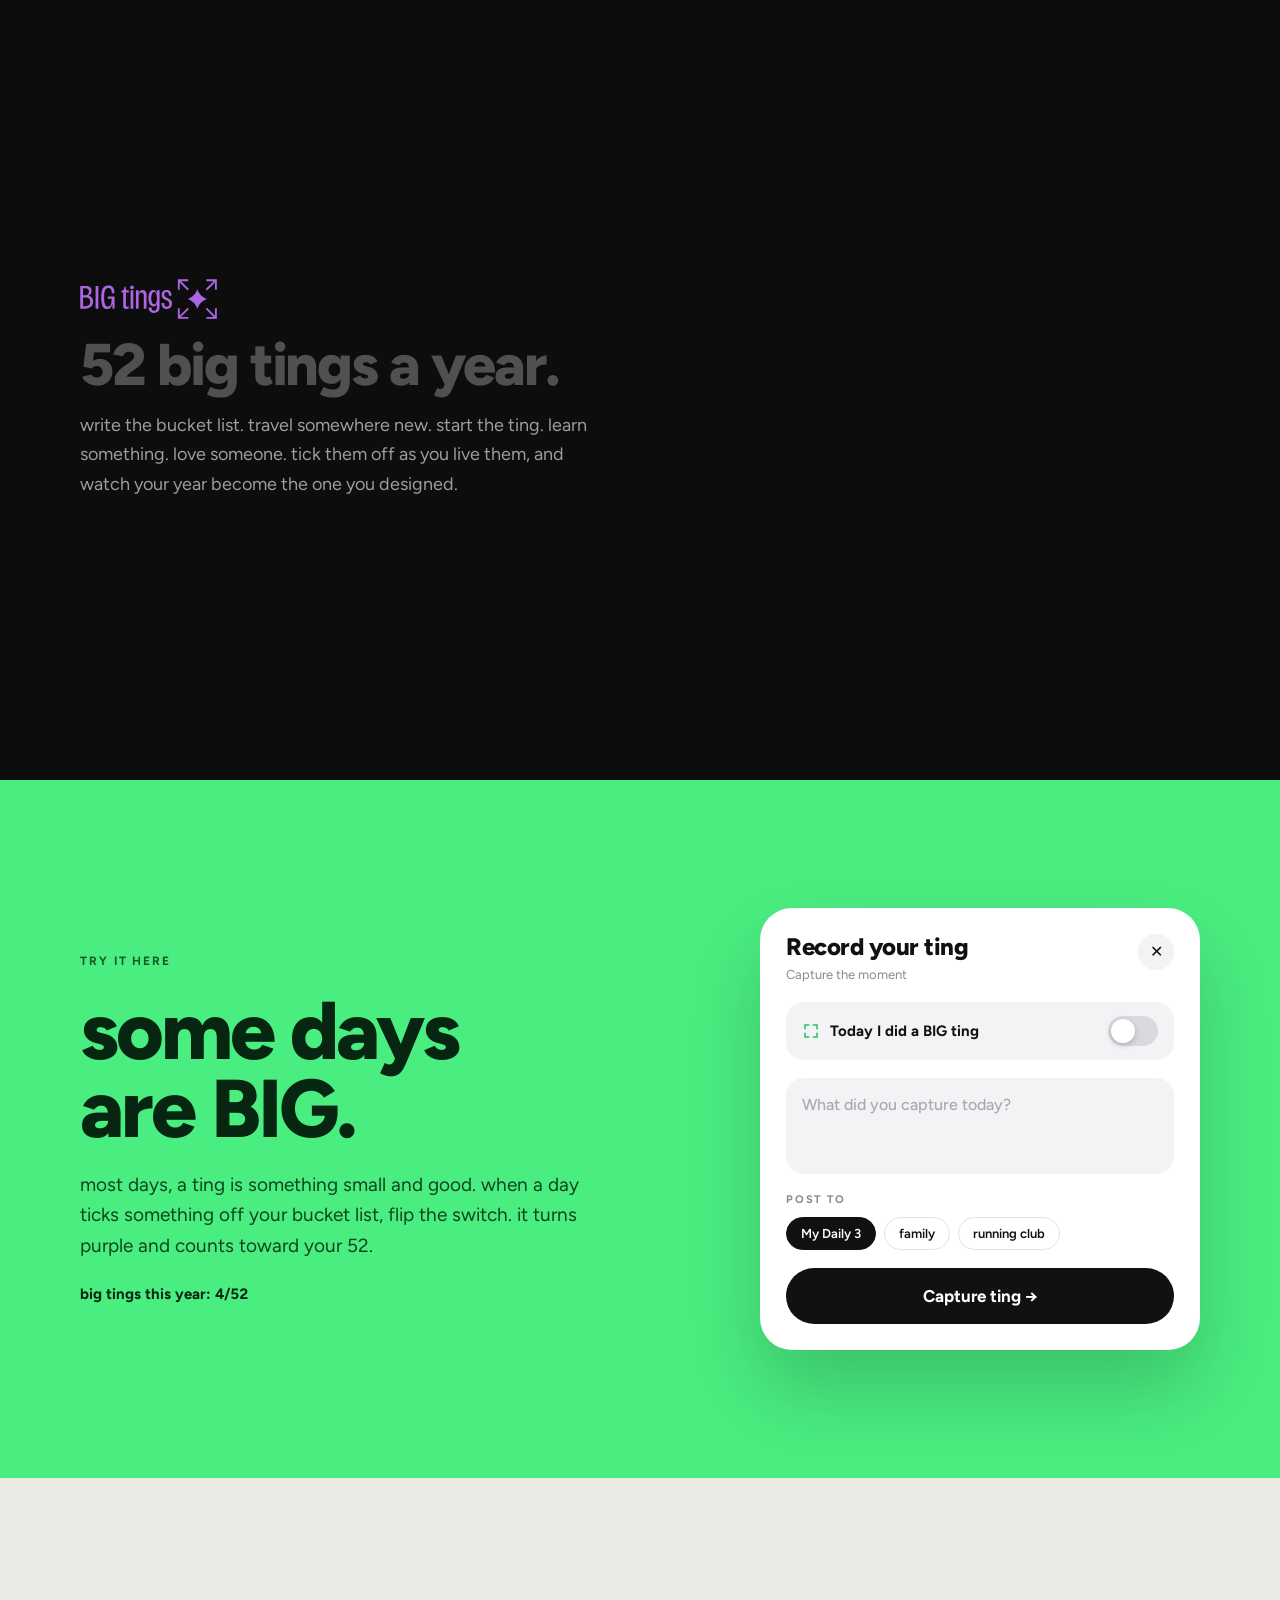
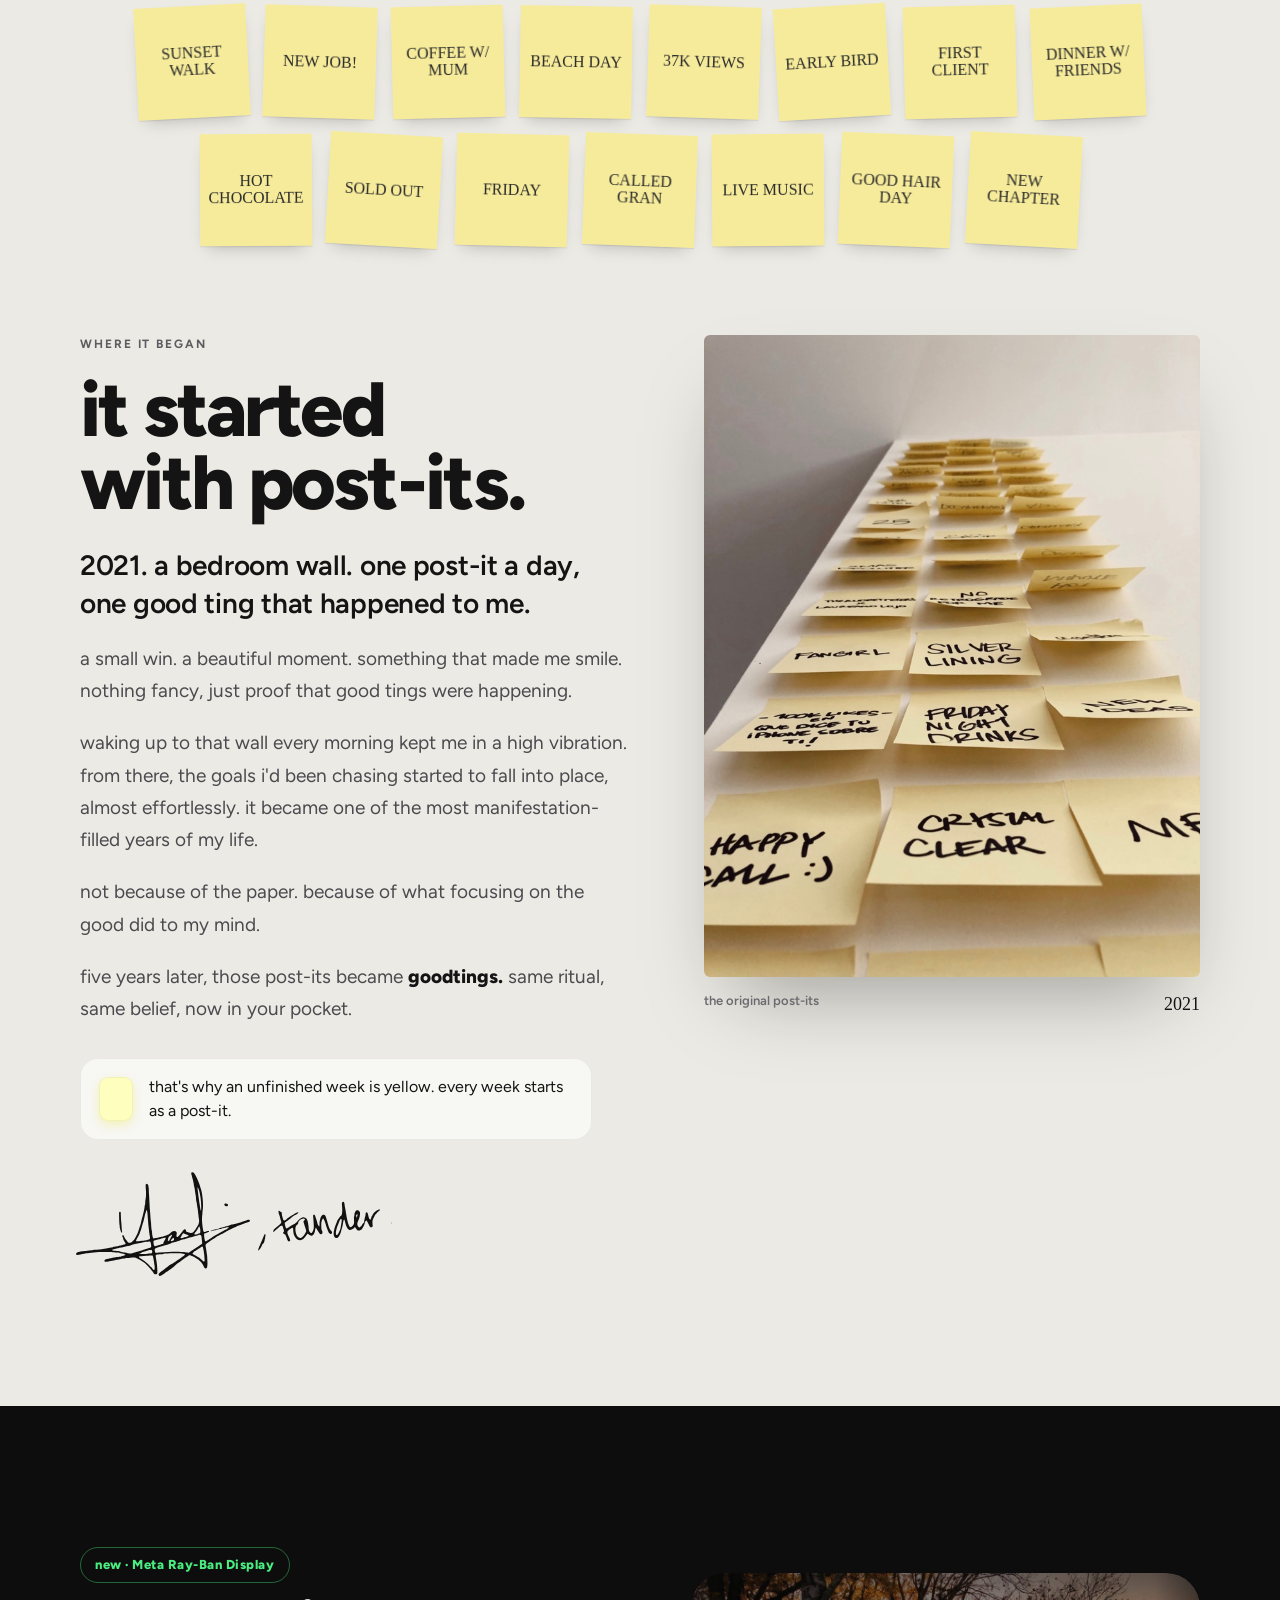
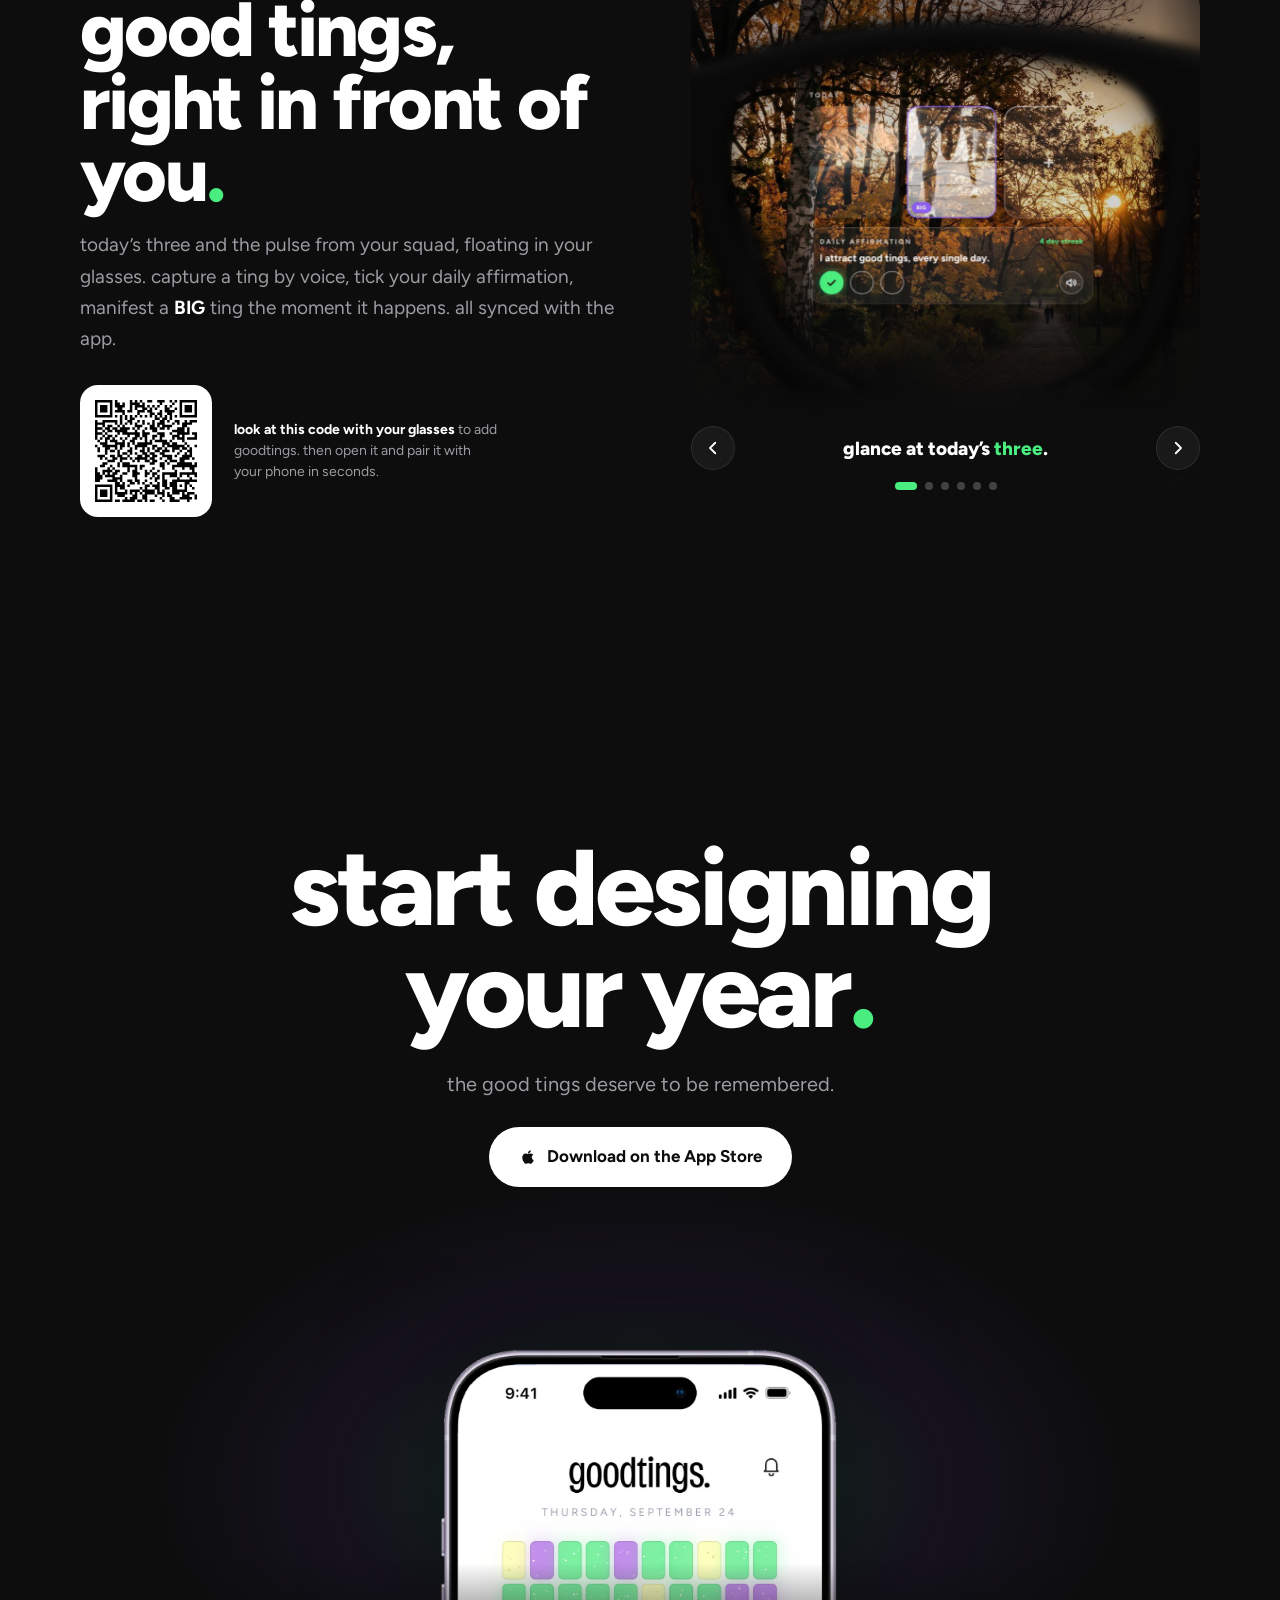
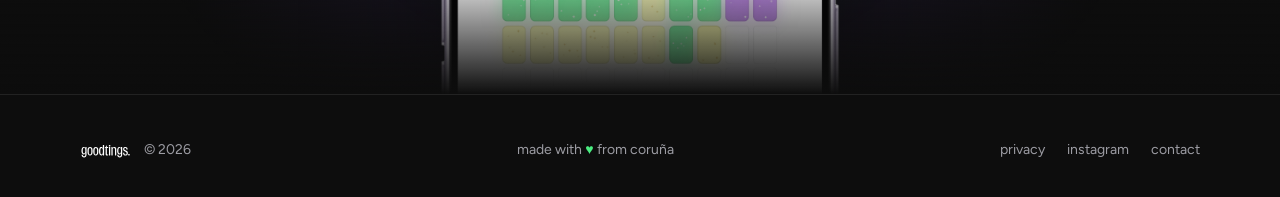
==== commit c1dde073: "glasses carousel: no edge sliver, gradient merges into the page Co-Authored-By: Claude Opus 5.5 <nor" ====
--- a/index.html
+++ b/index.html
@@ -406,16 +406,17 @@
       border: 1px solid rgba(74,237,128,.4); color: var(--green); font-size: 13px; font-weight: 800; letter-spacing: .04em; }
     /* the peek: look through the glasses while the world slides by */
     .peekwrap { position: relative; }
-    .peek { position: relative; aspect-ratio: 1; border-radius: 34px; overflow: hidden; background: #050505;
+    .peek { position: relative; aspect-ratio: 1; border-radius: 34px; overflow: hidden; background: var(--bg); isolation: isolate;
       touch-action: pan-y; cursor: grab; user-select: none; -webkit-user-select: none; outline: none;
-      box-shadow: 0 0 0 1px rgba(255,255,255,.07), 0 30px 90px rgba(0,0,0,.6), 0 0 120px rgba(74,237,128,.10); }
+      -webkit-mask: linear-gradient(#000 0 0); }
     .peek.drag { cursor: grabbing; }
-    .peek:focus-visible { box-shadow: 0 0 0 2px var(--green), 0 30px 90px rgba(0,0,0,.6); }
+    .peek:focus-visible { box-shadow: 0 0 0 2px var(--green); }
     .peek .stage { position: absolute; left: 0; top: 0; width: 1080px; height: 1080px; transform-origin: 0 0; }
-    .peek .pan { position: absolute; inset: 0; overflow: hidden; will-change: transform; }
+    .peek .pan { position: absolute; top: 0; bottom: 0; left: -1px; width: 1082px; overflow: hidden; will-change: transform; }
     .peek .pan img { position: absolute; top: 0; left: 0; width: 1400px; height: 1080px; max-width: none; will-change: transform; pointer-events: none; }
     .peek .shade { position: absolute; inset: 0; pointer-events: none;
-      background: linear-gradient(180deg, rgba(5,5,5,.42), rgba(5,5,5,0) 22%, rgba(5,5,5,0) 58%, rgba(5,5,5,.75) 80%, #050505 94%); }
+      background: linear-gradient(180deg, rgba(13,13,13,.45), rgba(13,13,13,0) 22%, rgba(13,13,13,0) 50%, rgba(13,13,13,.55) 64%, rgba(13,13,13,.9) 76%, #0D0D0D 86%),
+        linear-gradient(90deg, rgba(13,13,13,.5), rgba(13,13,13,0) 9%, rgba(13,13,13,0) 91%, rgba(13,13,13,.5)); }
     .peek .rig { position: absolute; inset: 0; will-change: transform; transform-origin: 50% 64%; }
     .peek .glass { position: absolute; left: -128px; top: -154px; width: 1080px; height: 1080px; transform: scale(1.185); transform-origin: 0 0;
       -webkit-mask: url(glass-peek/lensmask.png) 0 0/1080px 1080px; mask: url(glass-peek/lensmask.png) 0 0/1080px 1080px; }
@@ -430,7 +431,7 @@
     @keyframes glint { 0% { opacity: 0; background-position: 130% 0 } 20% { opacity: 1 } 100% { opacity: 0; background-position: -30% 0 } }
     .peek .frame { position: absolute; left: -128px; top: -154px; width: 1280px; height: 1280px; max-width: none; pointer-events: none;
       filter: brightness(.3) drop-shadow(0 18px 40px rgba(0,0,0,.45)); }
-    .peek-bar { display: flex; align-items: center; justify-content: space-between; gap: 14px; margin-top: 18px; }
+    .peek-bar { position: relative; display: flex; align-items: center; justify-content: space-between; gap: 14px; margin-top: -11%; }
     .glasses .peek-cap { margin: 0; flex: 1; text-align: center; font-weight: 800; font-size: 19px; color: var(--ink); min-height: 1.4em; transition: opacity .25s ease, transform .25s ease; }
     .peek-cap.swap { opacity: 0; transform: translateY(6px); }
     .peek-cap .g { color: var(--green); } .peek-cap .p { color: #A98BFF; }
@@ -899,7 +900,7 @@
     });
 
     // scale the 1080 stage to the box
-    const fit = () => { stage.style.transform = `scale(${peek.clientWidth / W})`; };
+    const fit = () => { stage.style.transform = `scale(${(peek.getBoundingClientRect().width + 1) / W}) translate(-.5px,0)`; };
     new ResizeObserver(fit).observe(peek); fit();
 
     // motion state: pos in scenes (float, loops forever)
@@ -912,7 +913,7 @@
       for (let i = 0; i < N; i++) {
         const d = wrap(i - pos);                                     // -N/2..N/2
         const { pan, img } = pans[i];
-        if (Math.abs(d) > 1.2) { pan.style.visibility = 'hidden'; continue; }
+        if (Math.abs(d) > 0.997) { pan.style.visibility = 'hidden'; uis[i].style.opacity = 0; continue; }
         pan.style.visibility = '';
         pan.style.transform = `translate3d(${d * W}px,0,0)`;
         img.style.transform = `translate3d(${-160 - d * PAR * W}px,0,0)`;   // the world drifts slower than you turn
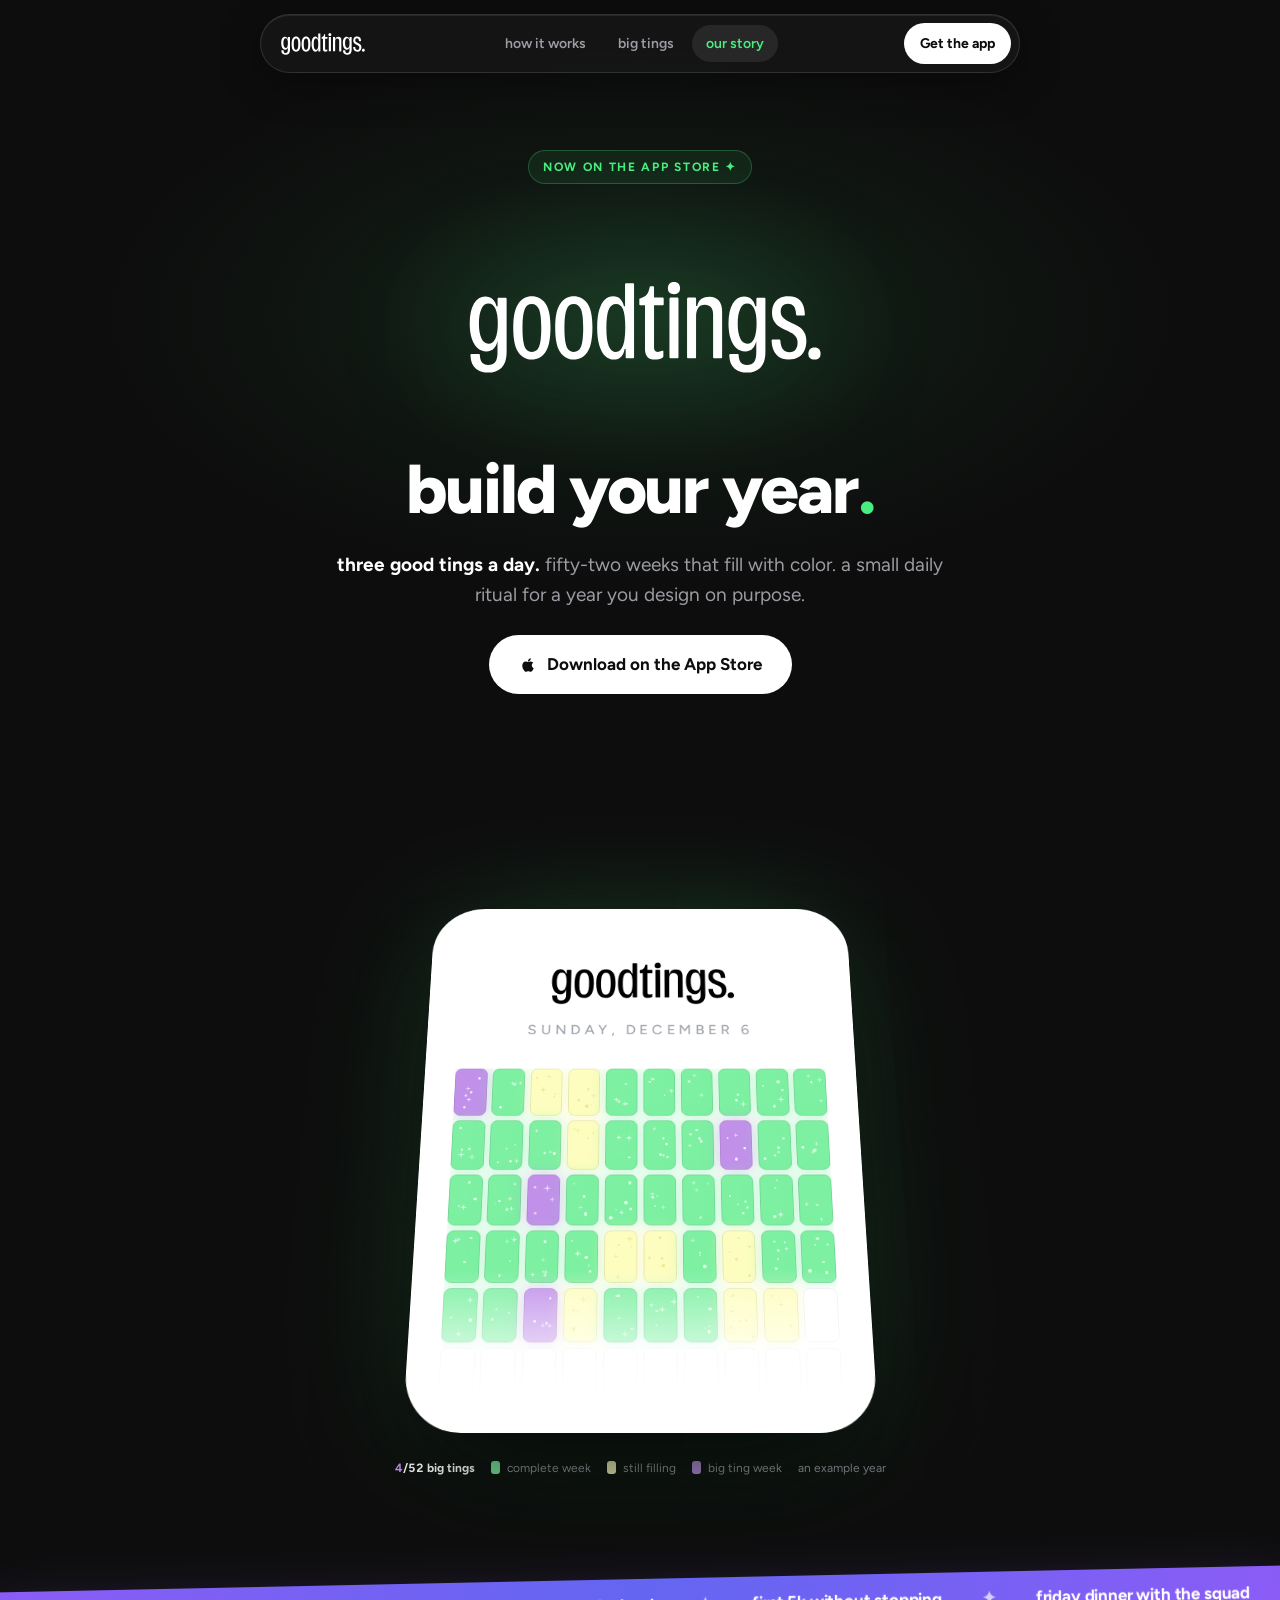
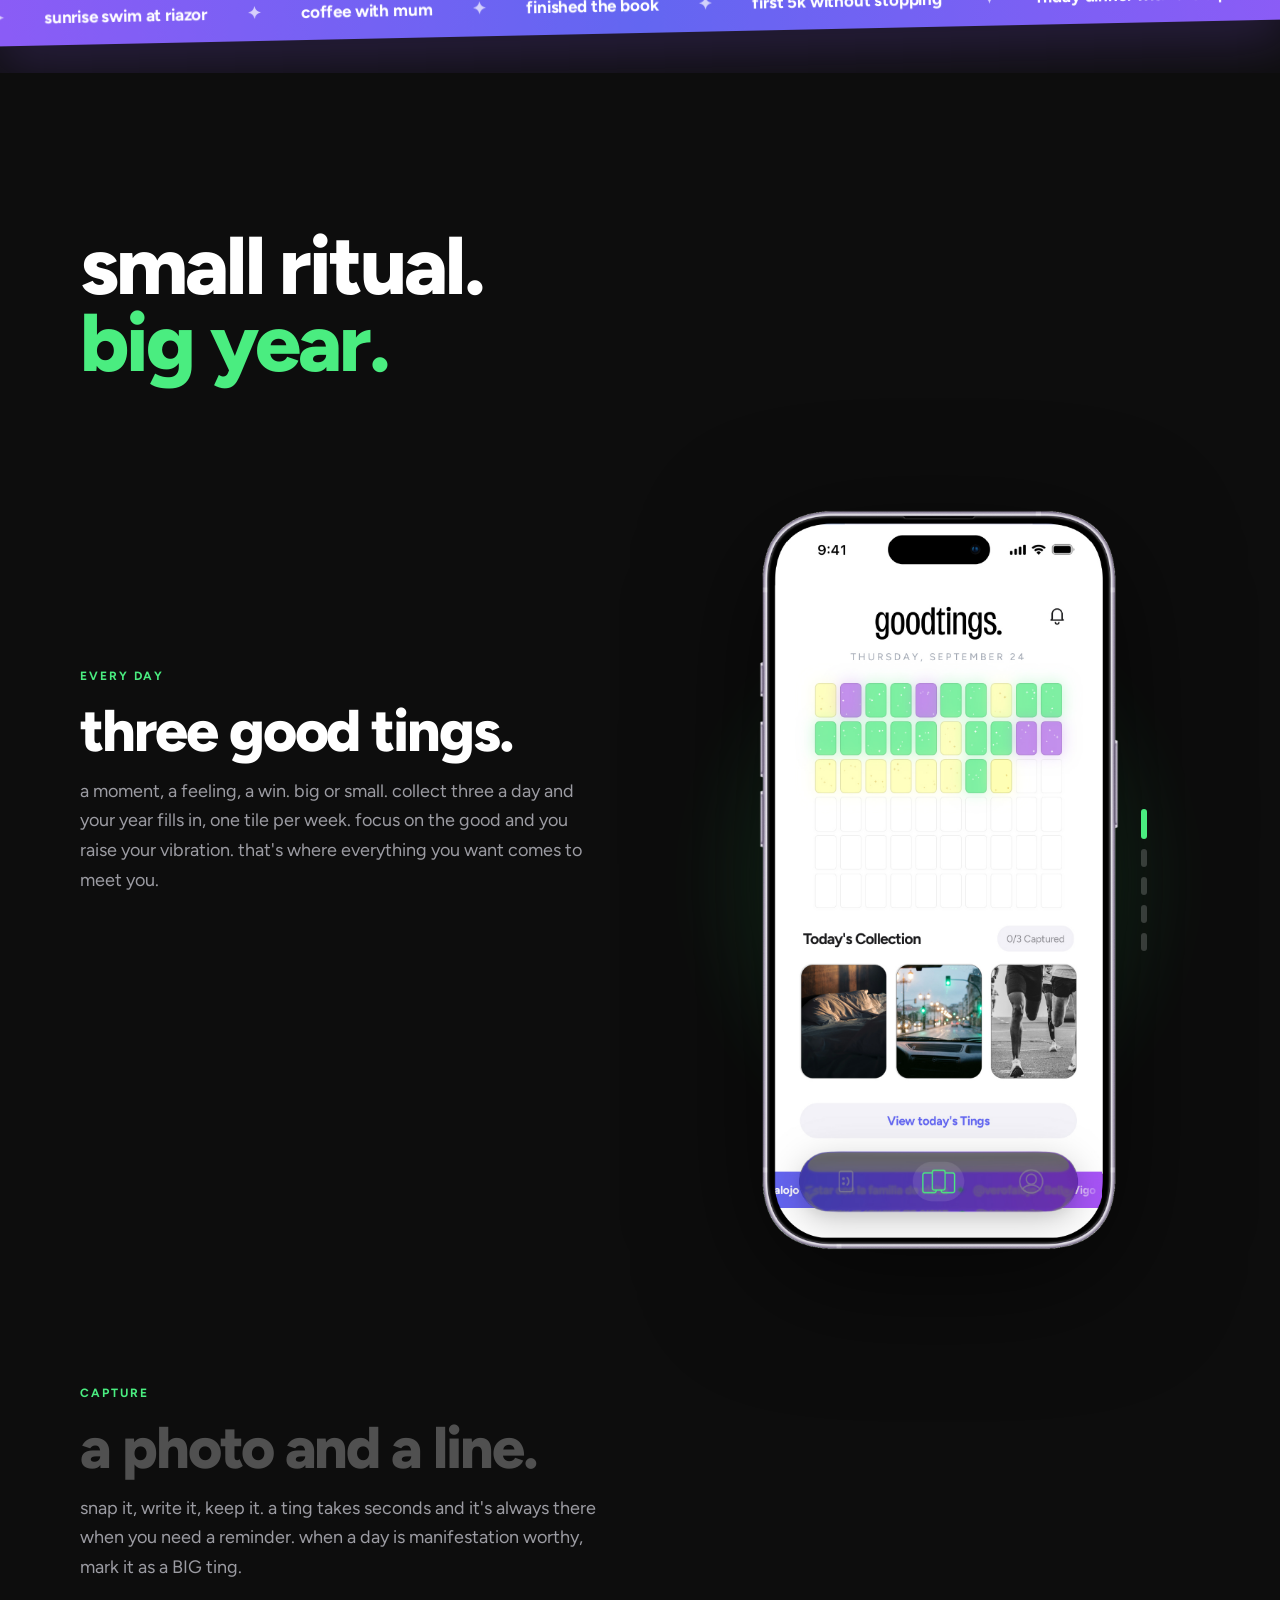
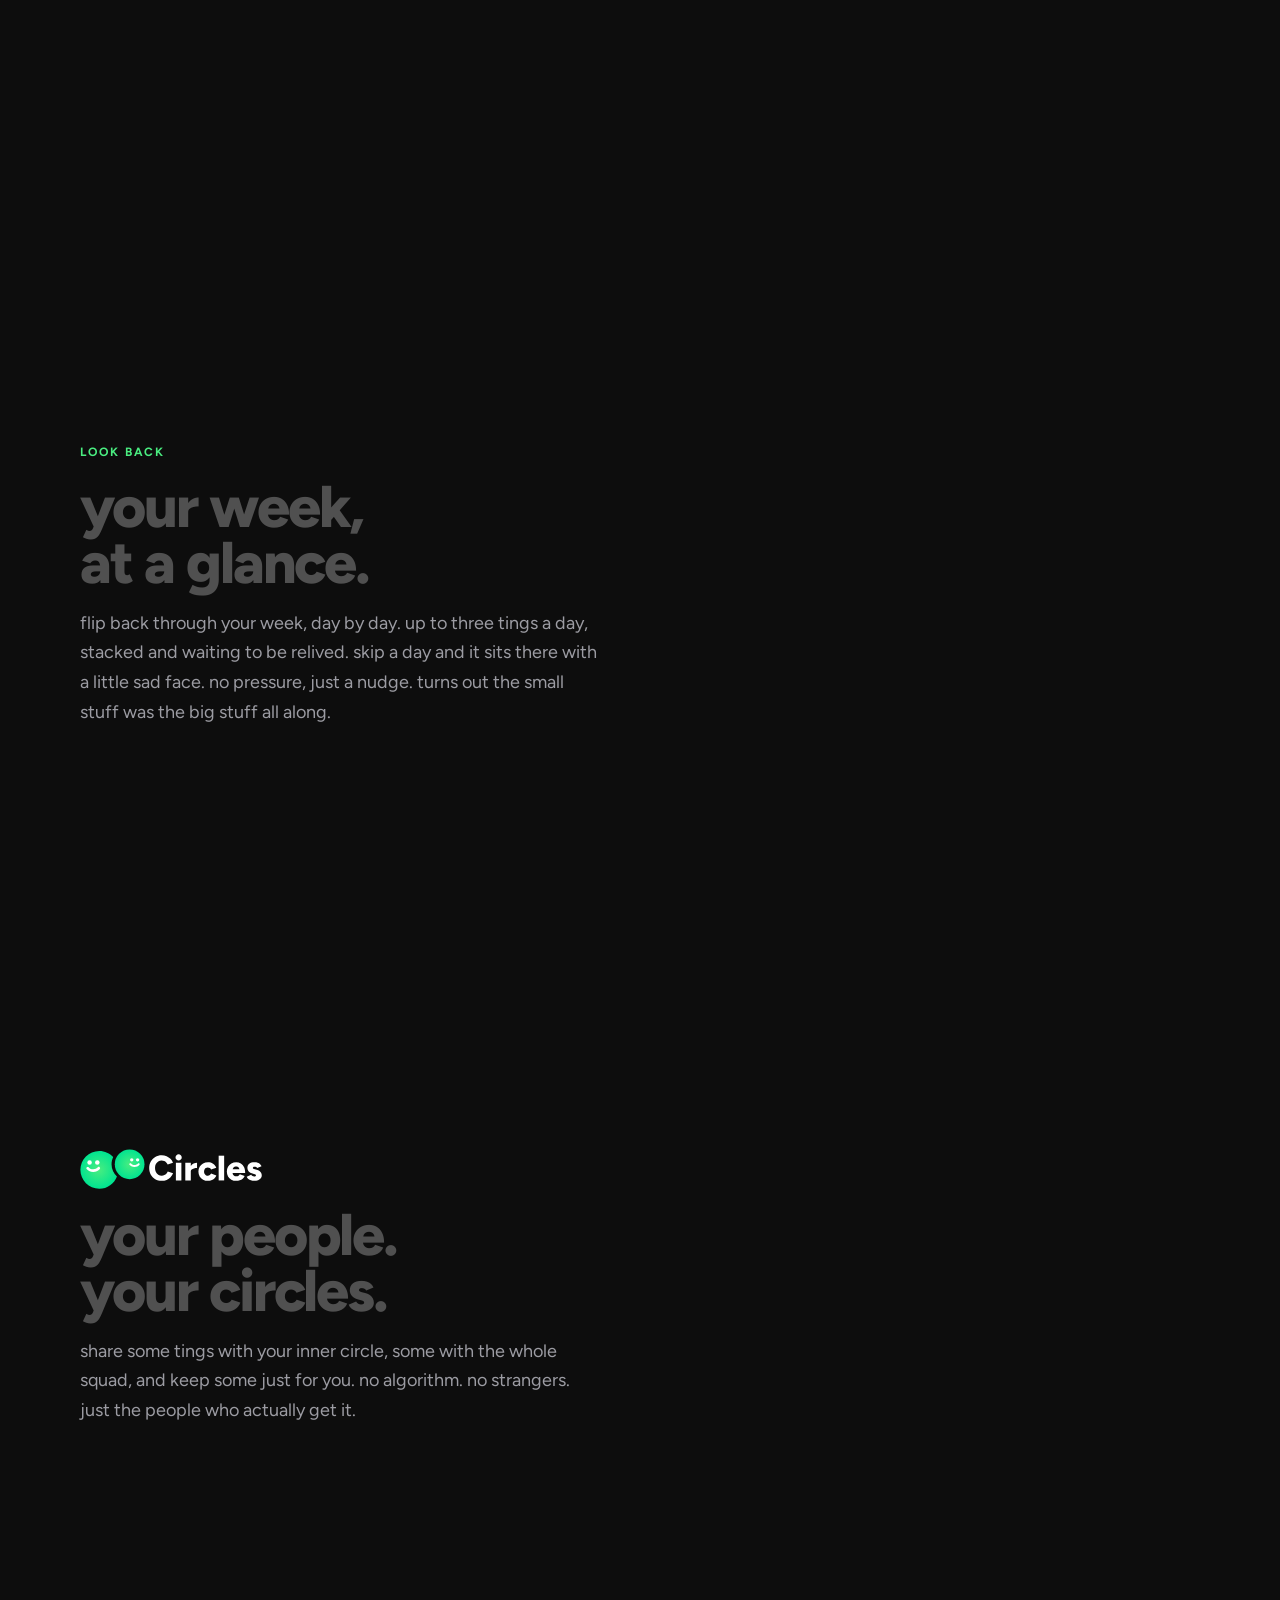
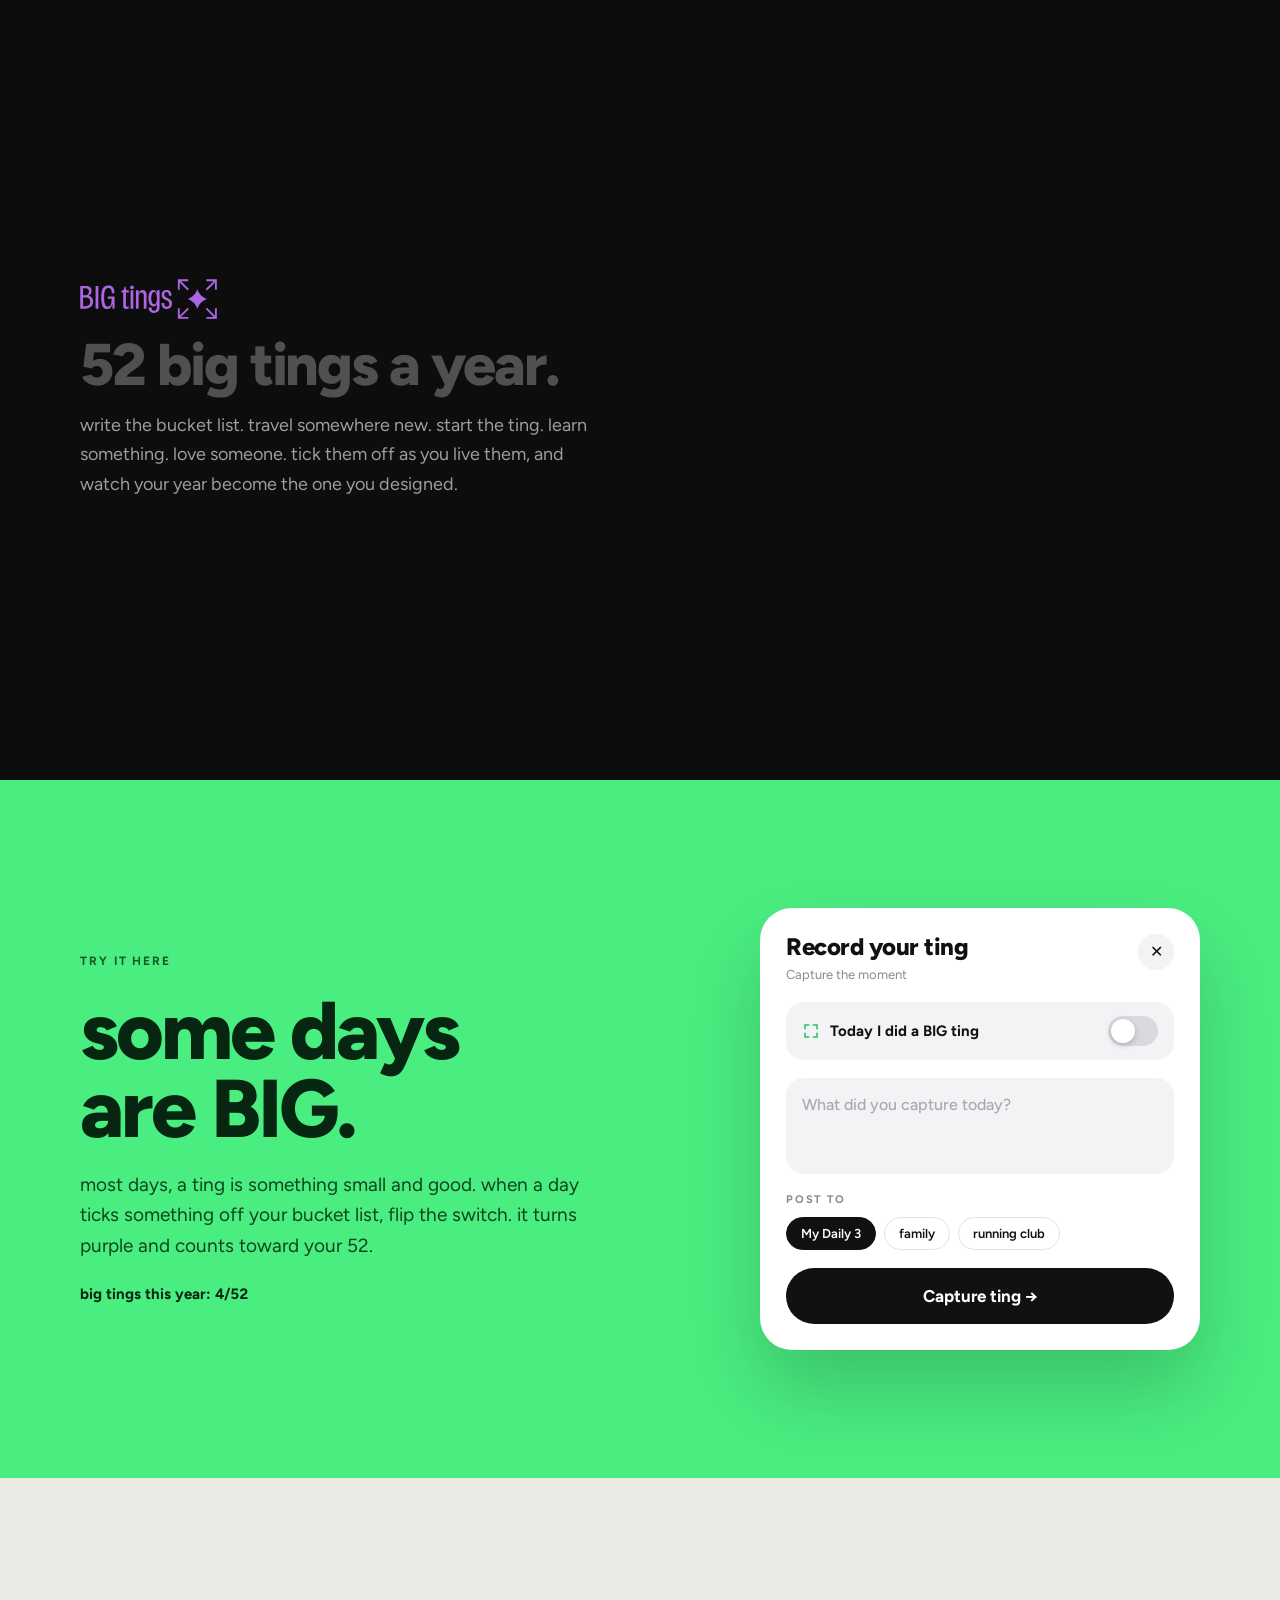
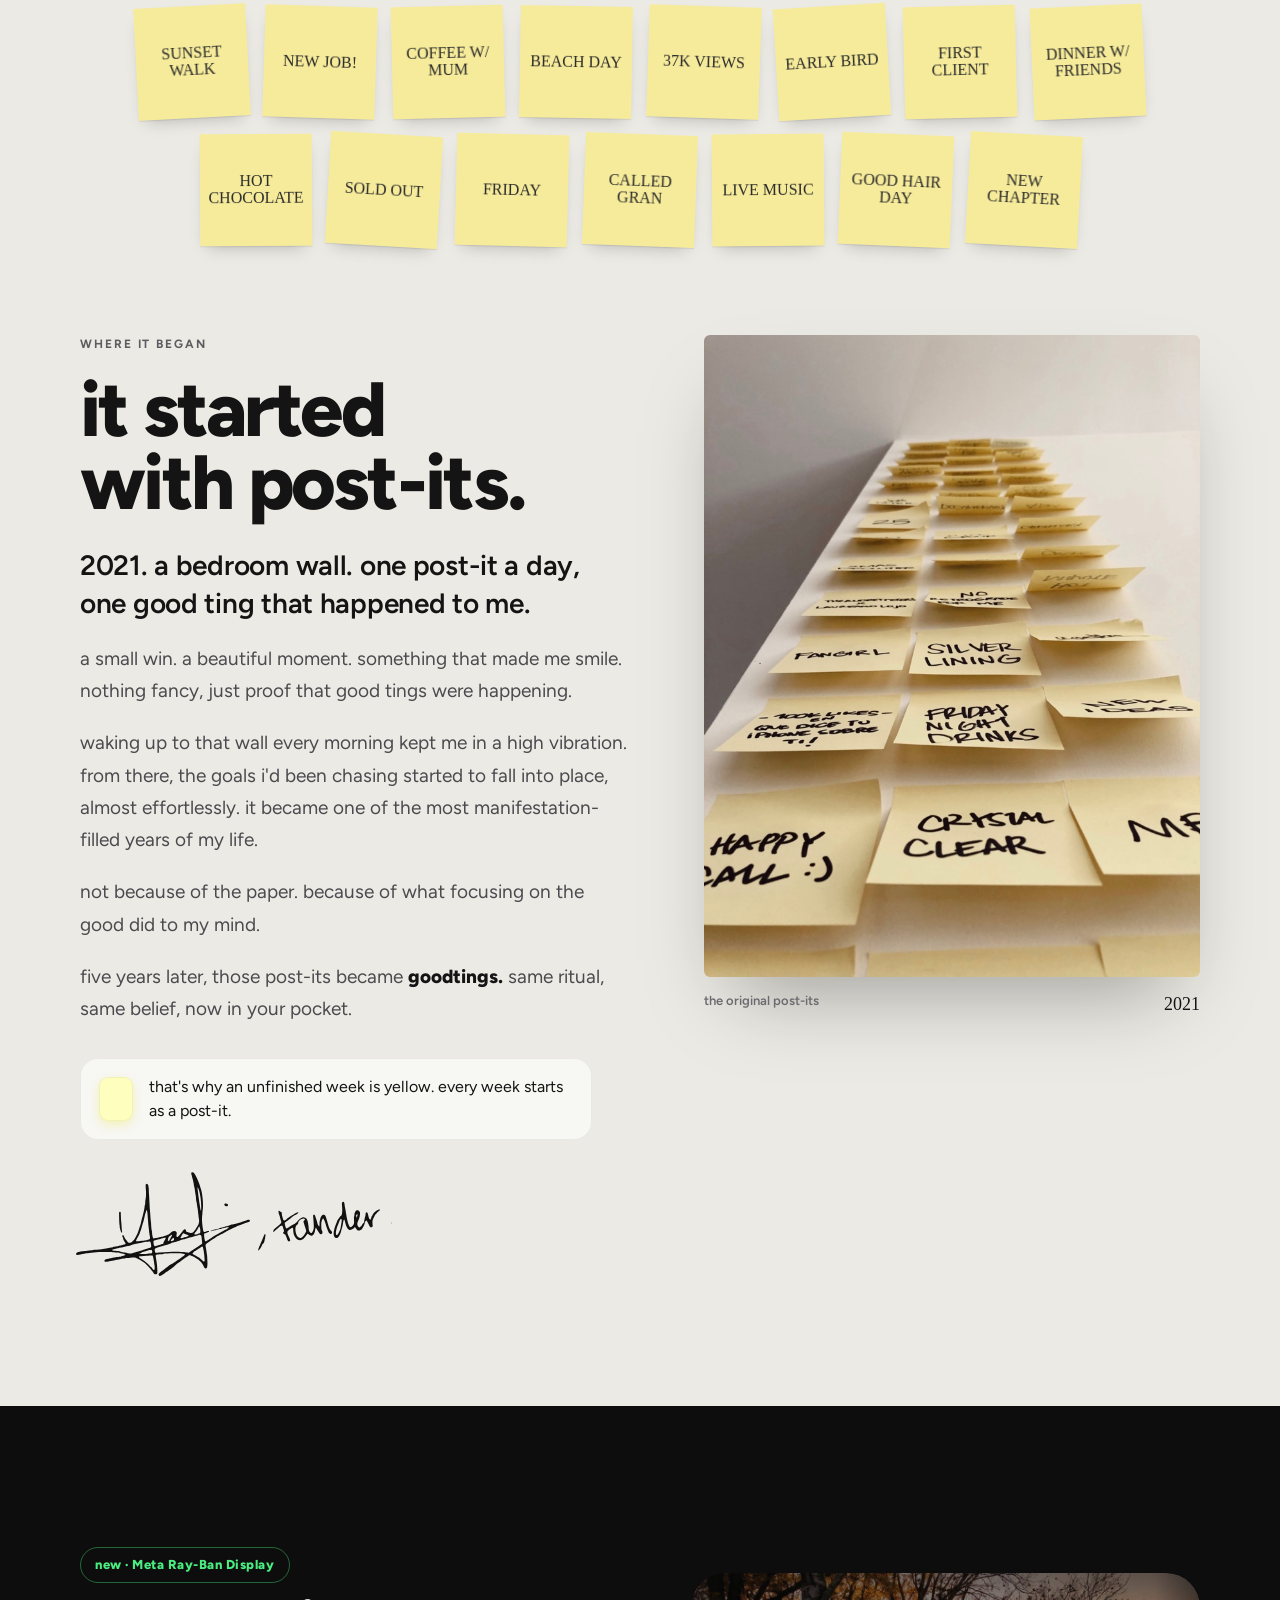
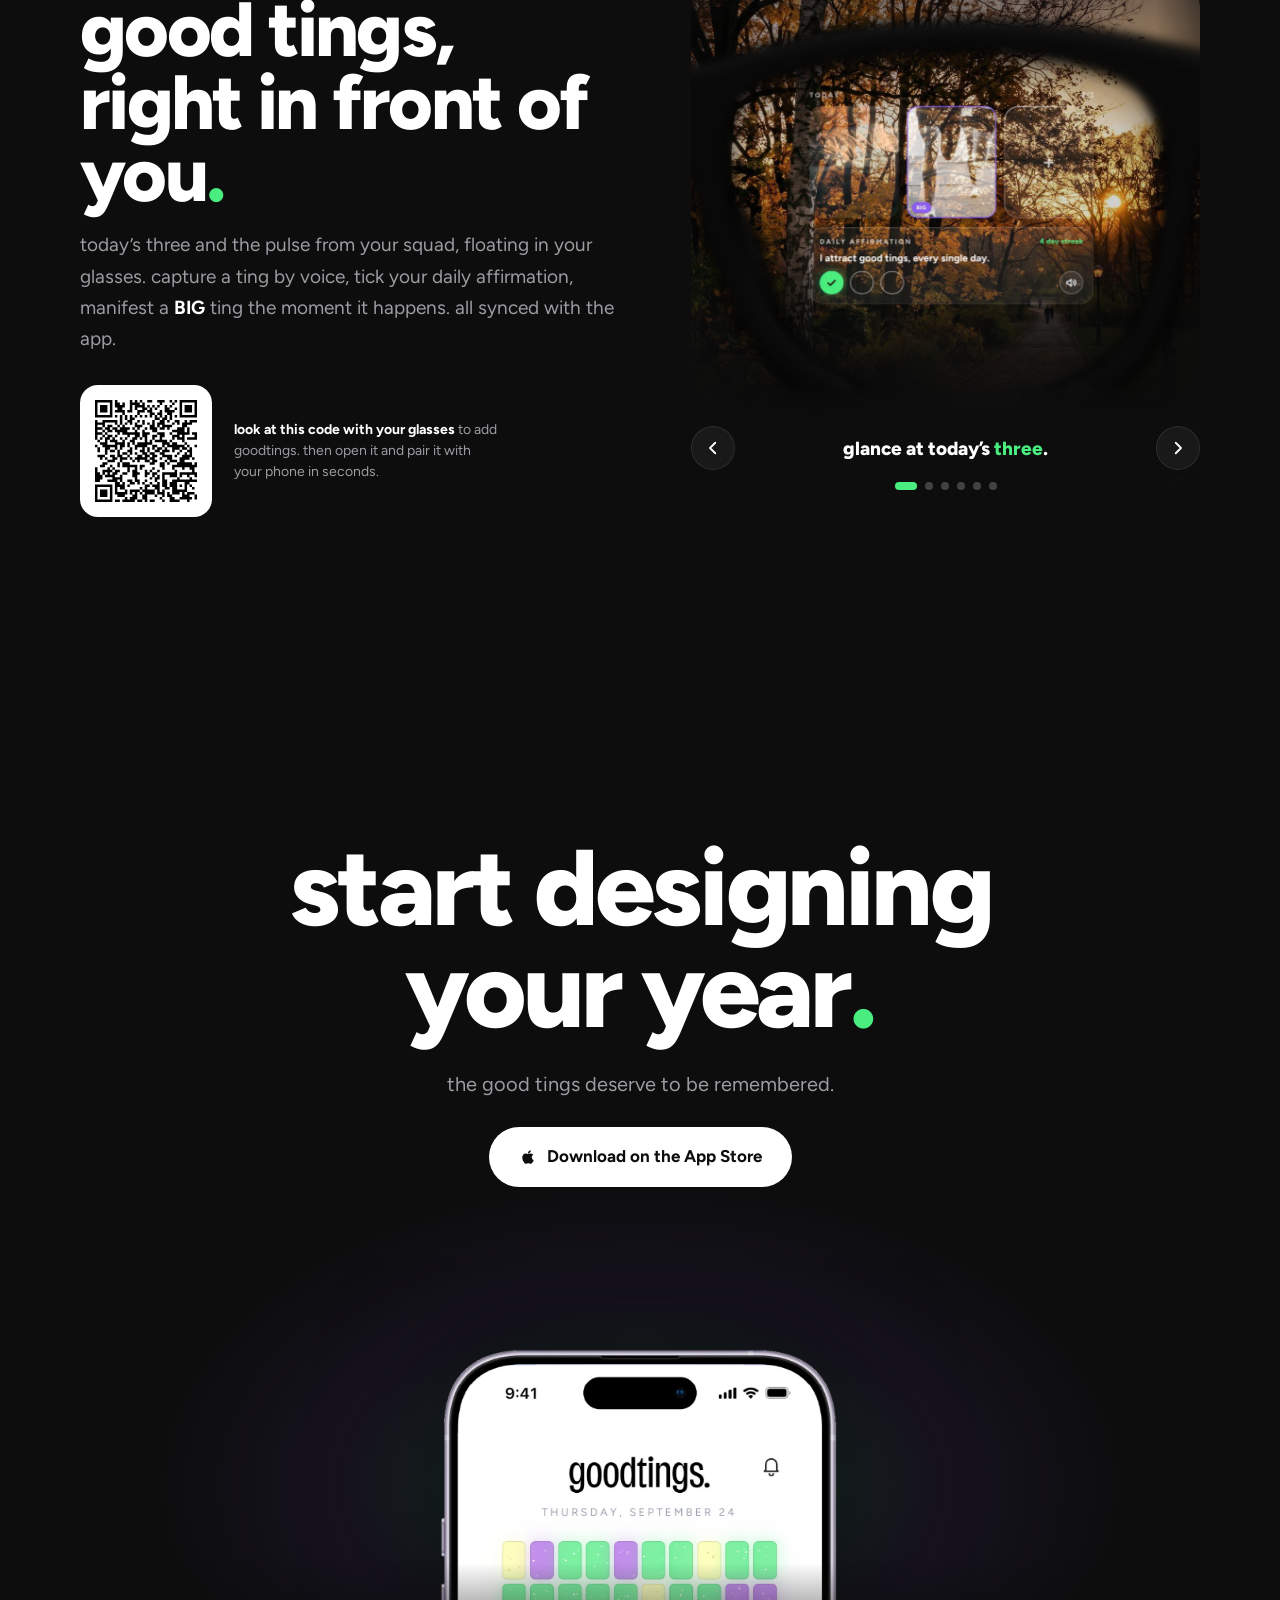
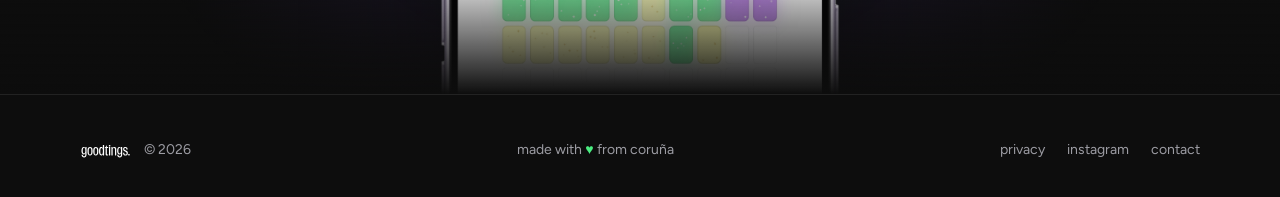
==== commit cde11a2a: "nav: tight-cropped wordmark so the logo reads at a proper size (esp. mobile) Co-Authored-By: Claude " ====
--- a/index.html
+++ b/index.html
@@ -84,7 +84,7 @@
       box-shadow: 0 10px 40px rgba(0,0,0,0.35), inset 0 1px 0 rgba(255,255,255,0.08);
       backdrop-filter: blur(22px) saturate(160%); -webkit-backdrop-filter: blur(22px) saturate(160%);
     }
-    .nav-logo { height: 30px; width: auto; transition: opacity .4s var(--ease), transform .4s var(--ease); }
+    .nav-logo { display: block; height: 22px; width: auto; transition: opacity .4s var(--ease), transform .4s var(--ease); }
     .nav:not(.scrolled) .nav-logo { opacity: 0; transform: translateY(6px); }
     .nav-links { display: flex; gap: 4px; font-size: 14px; font-weight: 600; }
     .nav-links a { padding: 8px 14px; border-radius: 999px; color: var(--muted); transition: color .2s, background .2s; }
@@ -383,7 +383,7 @@
       }
     @media (max-width: 520px) {
       .nav { padding-left: 16px; }
-      .nav-logo { height: 26px; }
+      .nav-logo { height: 21px; }
       .rec { padding: 20px; border-radius: 26px; }
       .foot { flex-direction: column; text-align: center; }
       .ticker span { font-size: 15px; }
@@ -456,7 +456,7 @@
 </head>
 <body>
   <nav class="nav" aria-label="main">
-    <a href="#top" aria-label="goodtings. home"><img src="gootings-logo-header-white.svg" alt="goodtings." class="nav-logo" /></a>
+    <a href="#top" aria-label="goodtings. home"><img src="nav-logo.svg" alt="goodtings." class="nav-logo" /></a>
     <div class="nav-links">
       <a href="#how">how it works</a>
       <a href="#try">big tings</a>
@@ -525,19 +525,19 @@
               <div class="eyebrow">look back</div>
               <h3>your week, at a glance.</h3>
               <p>flip back through your week, day by day. up to three tings a day, stacked and waiting to be relived. skip a day and it sits there with a little sad face. no pressure, just a nudge. turns out the small stuff was the big stuff all along.</p>
-              <img class="shot" src="goodting-as-06-8.png" alt="the week review screen, seven days of tings with sunday open" loading="lazy" />
+              <img class="shot" src="goodting-as-06-8.png?v=1106" alt="the week review screen, seven days of tings with sunday open" loading="lazy" />
             </article>
             <article class="step" data-glow="rgba(34,211,238,0.35)">
               <img src="goodtings-cricles-white.svg" alt="circles" class="svg-head" />
               <h3>your people. your circles.</h3>
               <p>share some tings with your inner circle, some with the whole squad, and keep some just for you. no algorithm. no strangers. just the people who actually get it.</p>
-              <img class="shot" src="goodting-as-04-8.png" alt="the squad screen with circles" loading="lazy" />
+              <img class="shot" src="goodting-as-04-8.png?v=1106" alt="the squad screen with circles" loading="lazy" />
             </article>
             <article class="step" data-glow="rgba(139,92,246,0.45)">
               <img src="goodtings-bigtings.svg" alt="big tings" class="svg-head" />
               <h3>52 big tings a year.</h3>
               <p>write the bucket list. travel somewhere new. start the ting. learn something. love someone. tick them off as you live them, and watch your year become the one you designed.</p>
-              <img class="shot" src="goodting-as-05-8.png" alt="the profile screen with big tings and bucket list" loading="lazy" />
+              <img class="shot" src="goodting-as-05-8.png?v=1106" alt="the profile screen with big tings and bucket list" loading="lazy" />
             </article>
           </div>
           <div class="phone-col" aria-hidden="true">
@@ -545,9 +545,9 @@
               <div class="phone" id="phone">
                 <img class="on" src="goodting-as-02-8.png" alt="" />
                 <img src="goodting-as-03-8.png" alt="" />
-                <img src="goodting-as-06-8.png" alt="" />
-                <img src="goodting-as-04-8.png" alt="" />
-                <img src="goodting-as-05-8.png" alt="" />
+                <img src="goodting-as-06-8.png?v=1106" alt="" />
+                <img src="goodting-as-04-8.png?v=1106" alt="" />
+                <img src="goodting-as-05-8.png?v=1106" alt="" />
                 <div class="dots"><i class="on"></i><i></i><i></i><i></i><i></i></div>
               </div>
             </div>
@@ -888,7 +888,7 @@
     const pans = [], uis = [], dots = []; let ticks = [];
     SCENES.forEach((sc, i) => {
       const pan = document.createElement('div'); pan.className = 'pan';
-      const img = new Image(); img.alt = ''; img.decoding = 'async'; img.loading = 'lazy'; img.src = P + sc.bg + '.jpg';
+      const img = new Image(); img.alt = ''; img.decoding = 'async'; img.loading = i < 2 ? 'eager' : 'lazy'; img.src = P + sc.bg + '.jpg';
       pan.appendChild(img); scenesEl.appendChild(pan); pans.push({ pan, img });
       const ui = document.createElement('div'); ui.className = 'ui';
       ui.style.cssText = `left:${sc.at[0]}px;top:${sc.at[1]}px;width:${sc.at[2]}px`;
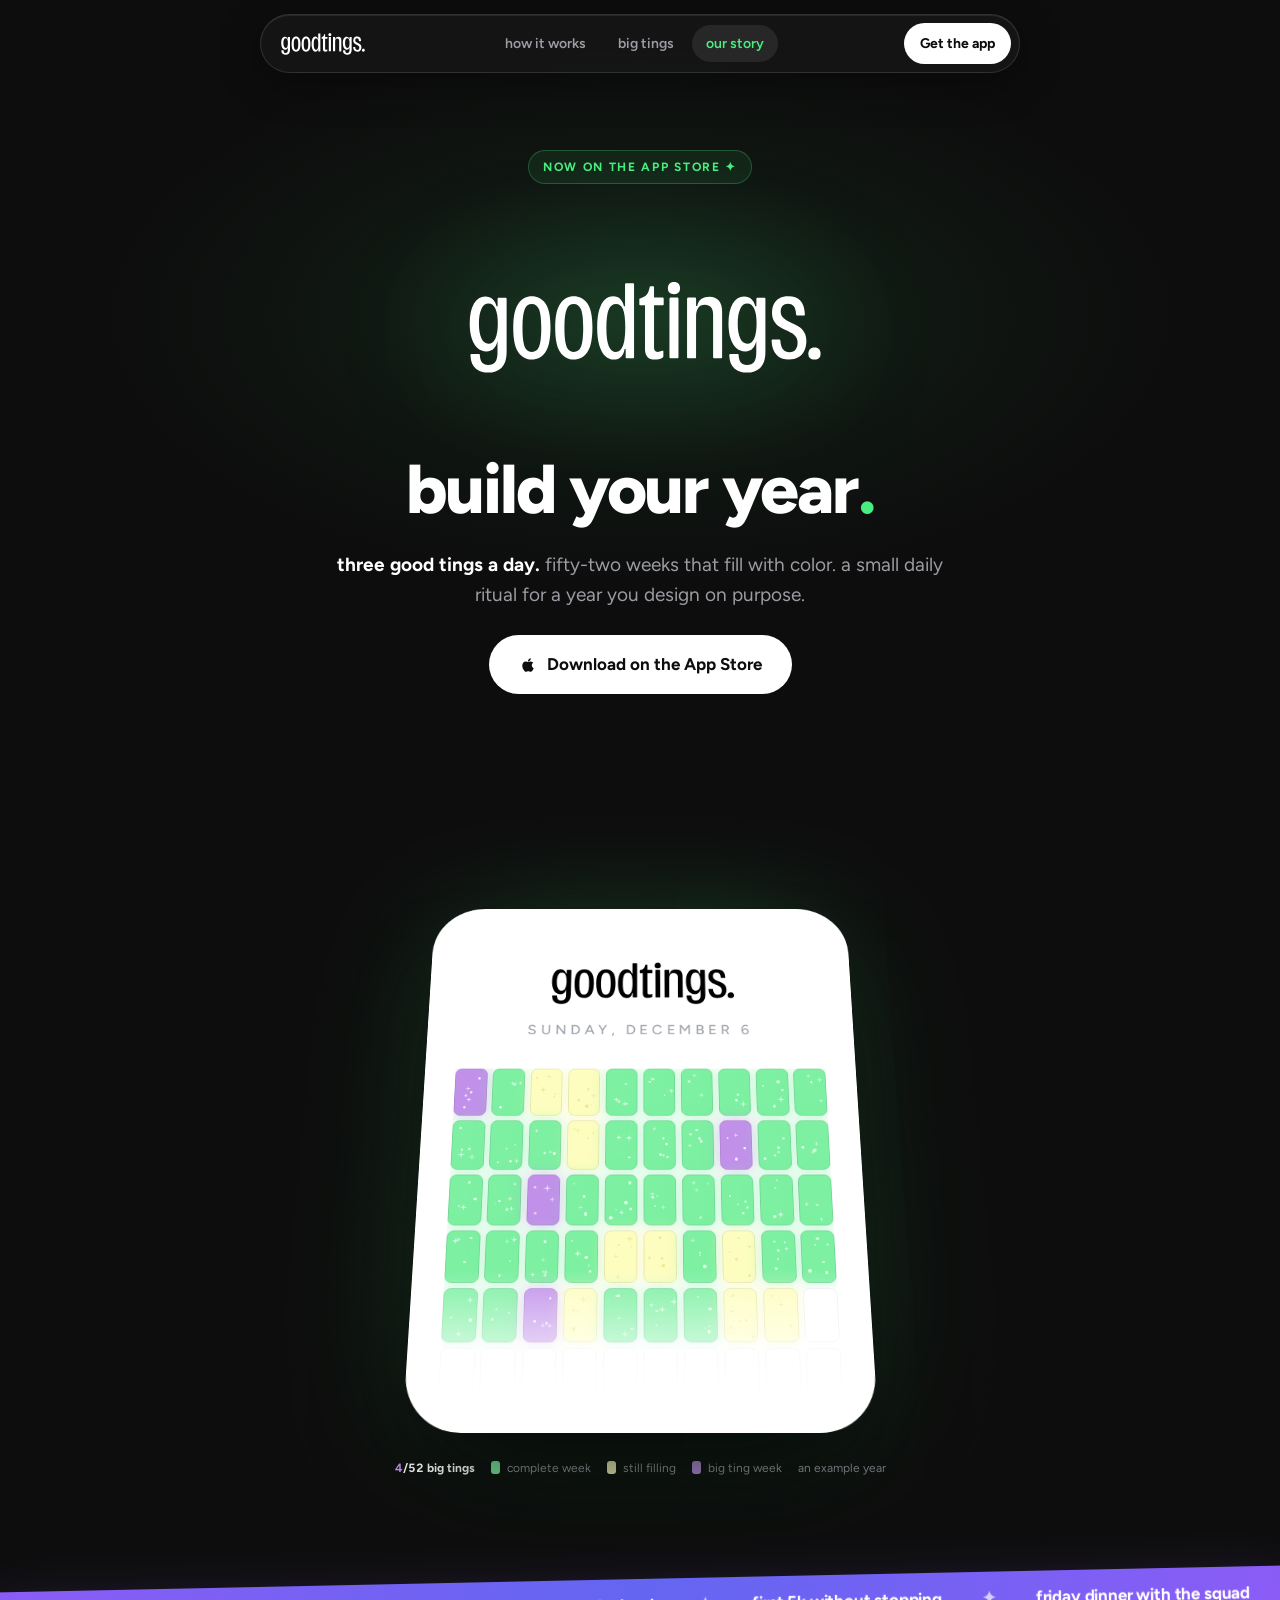
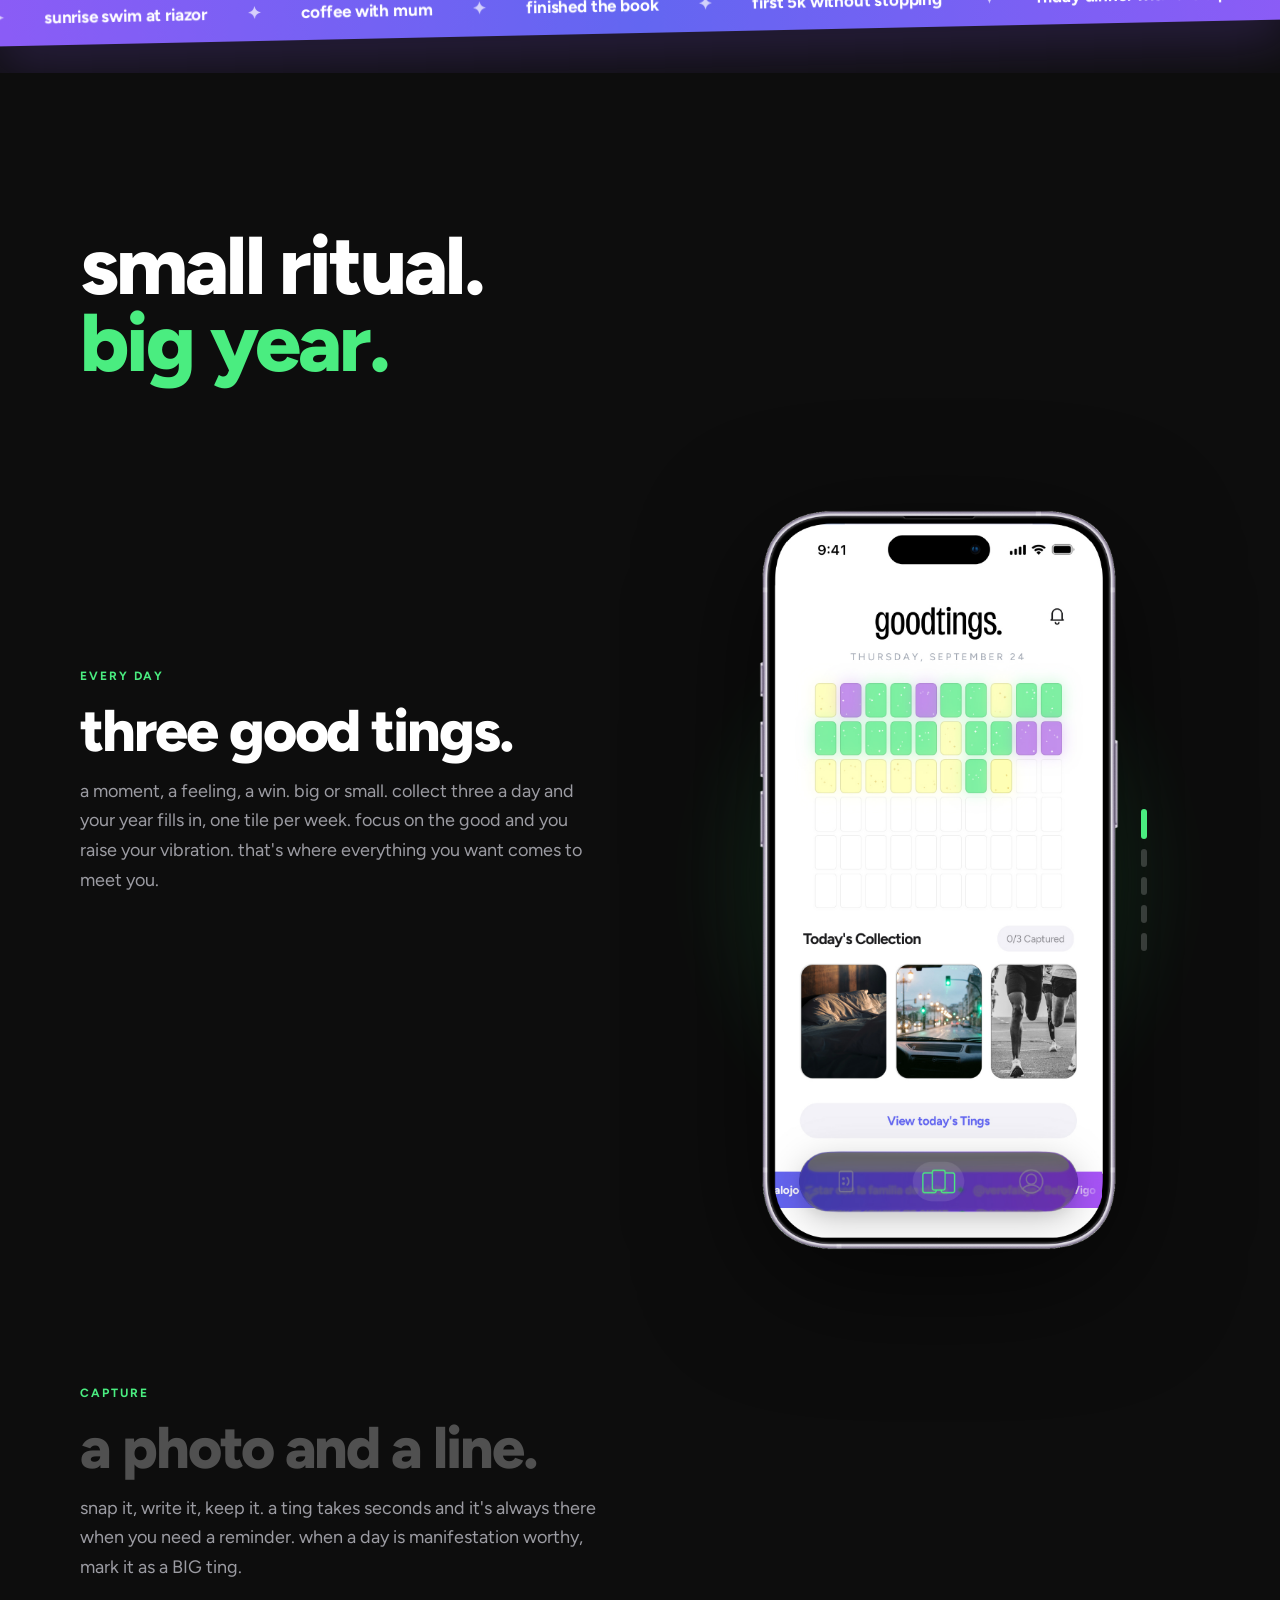
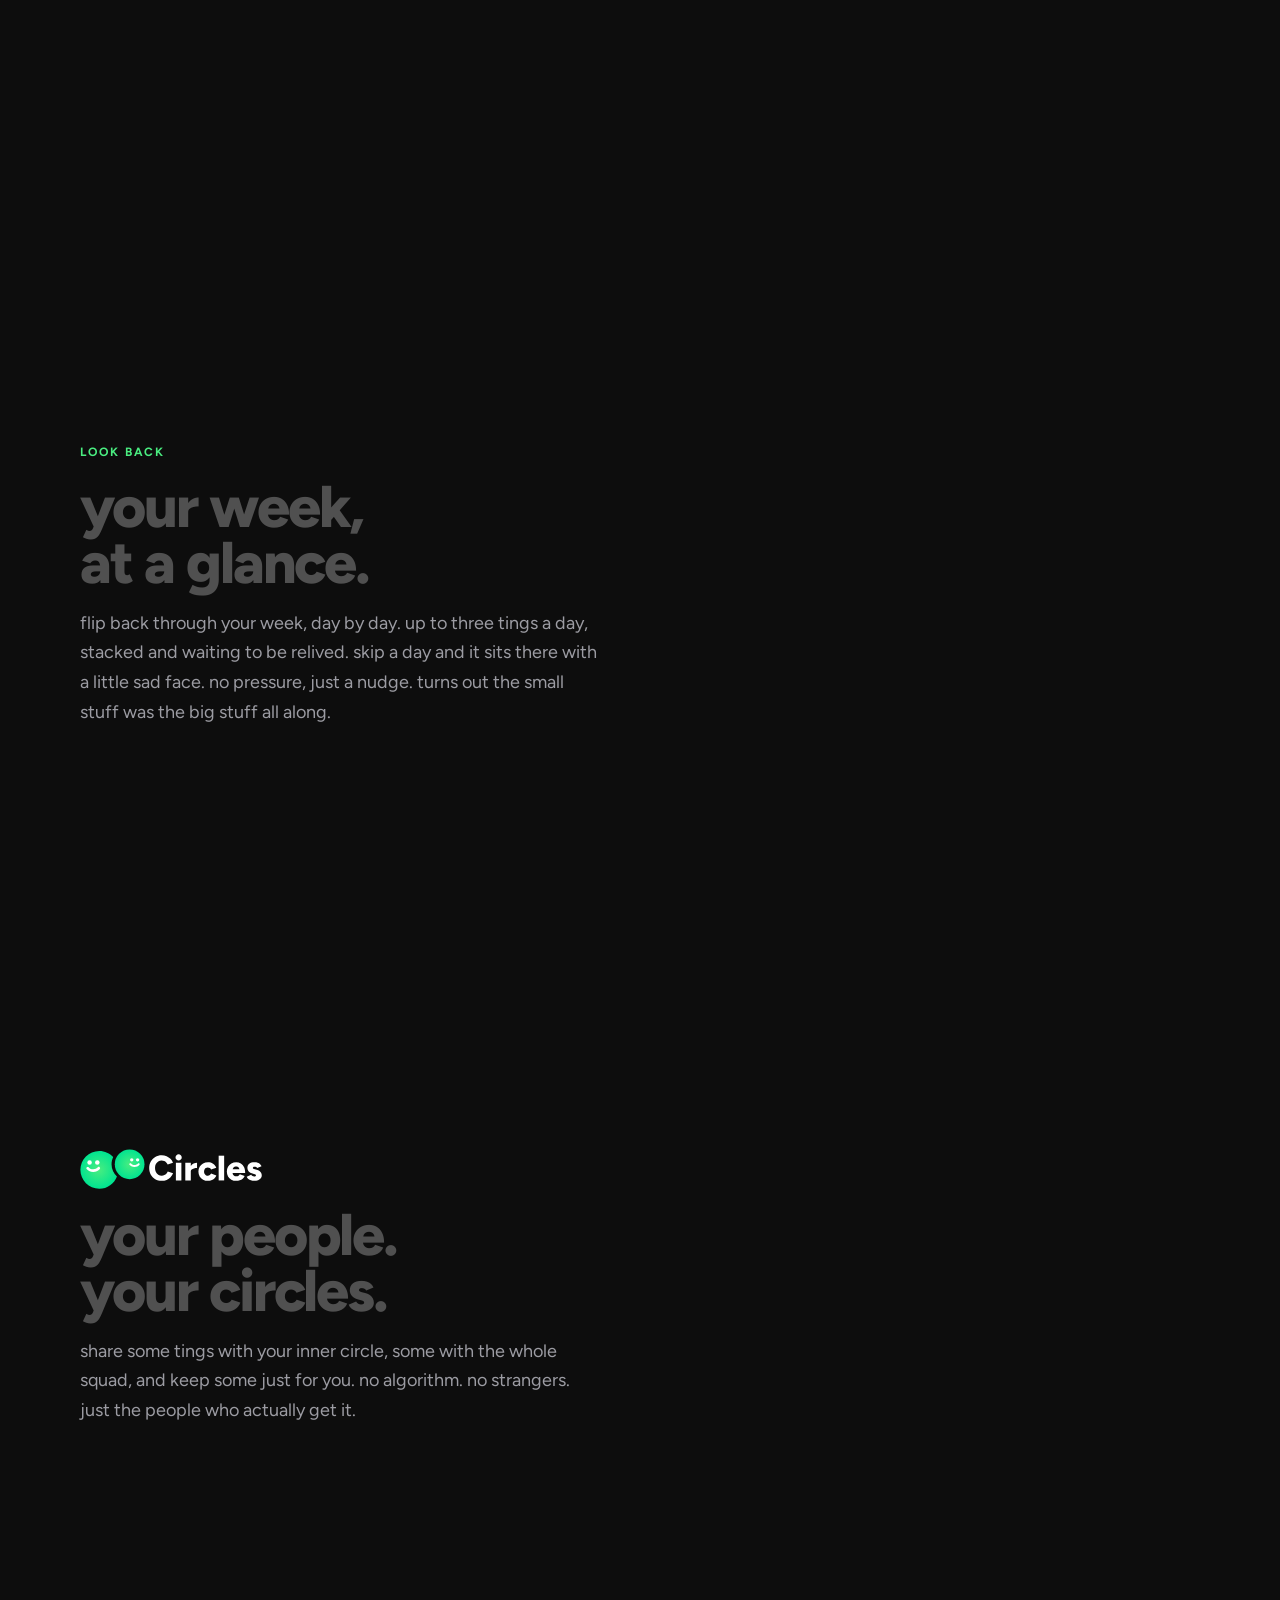
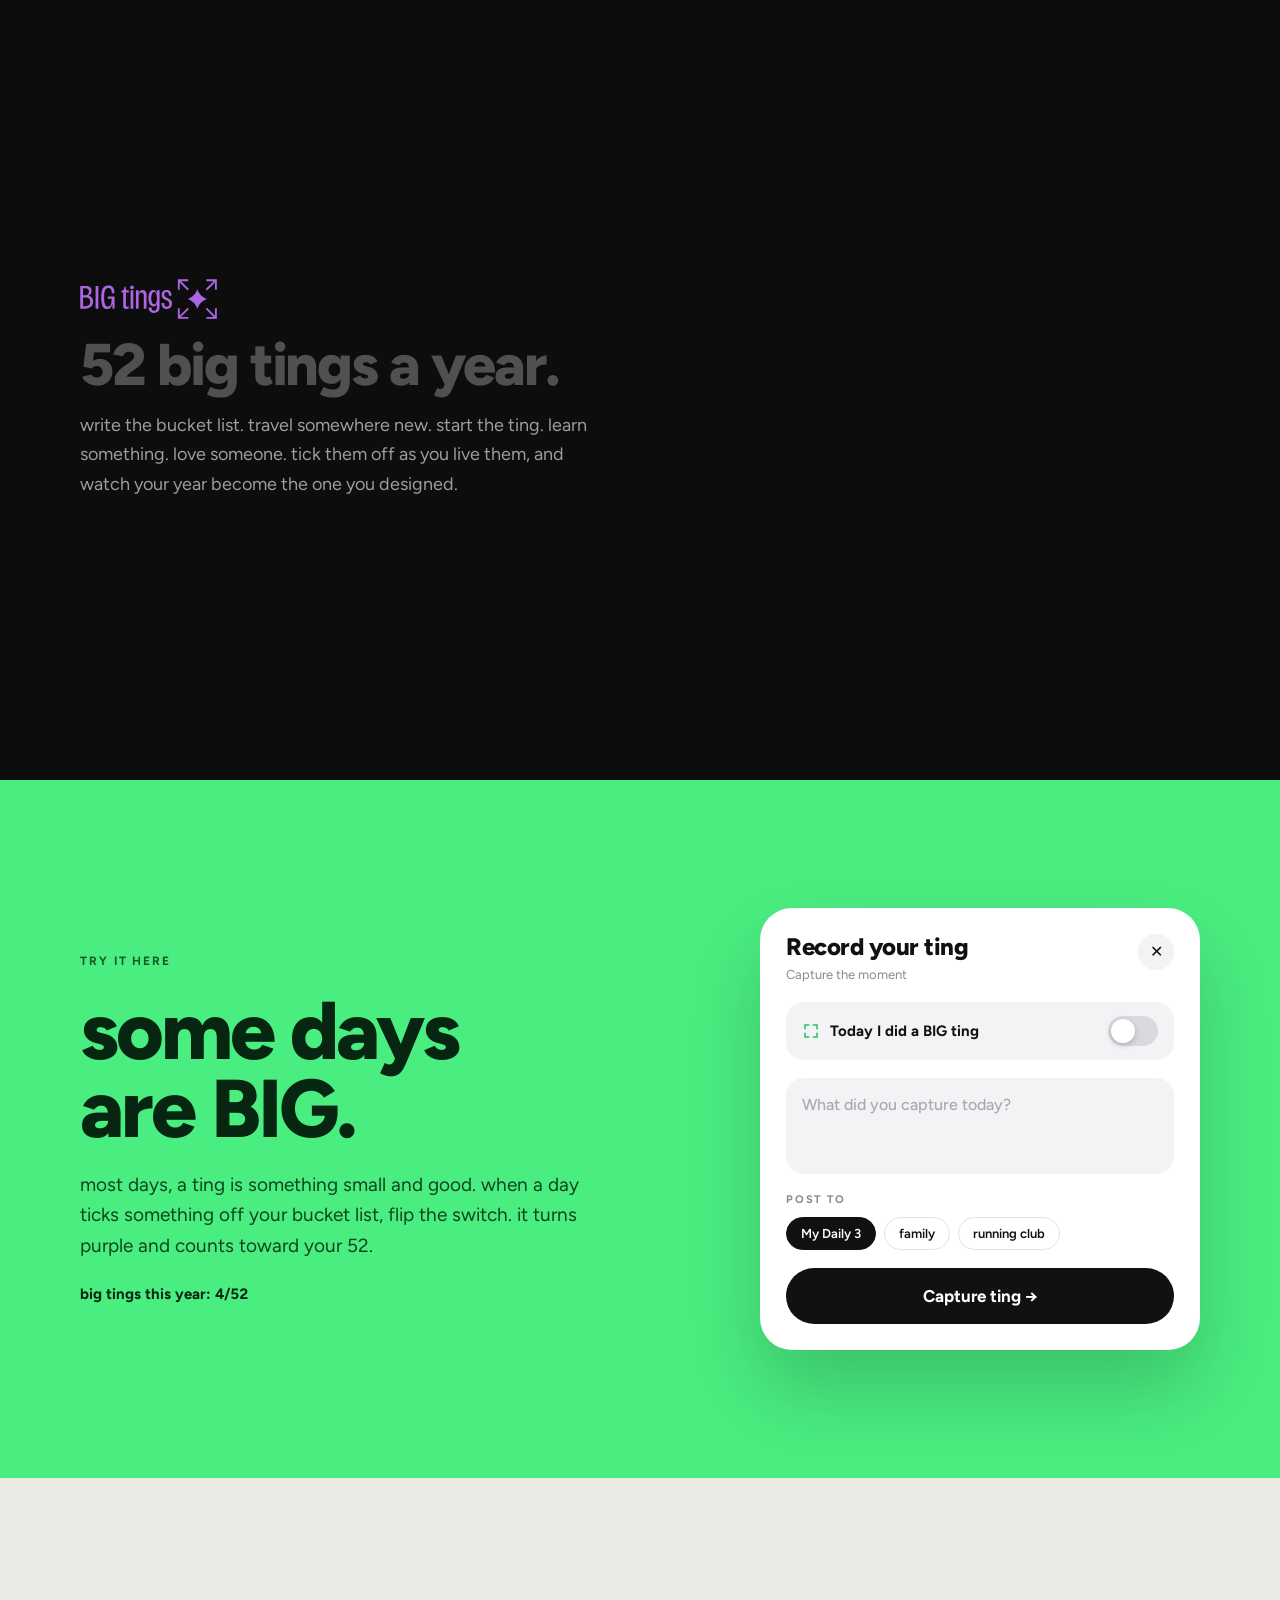
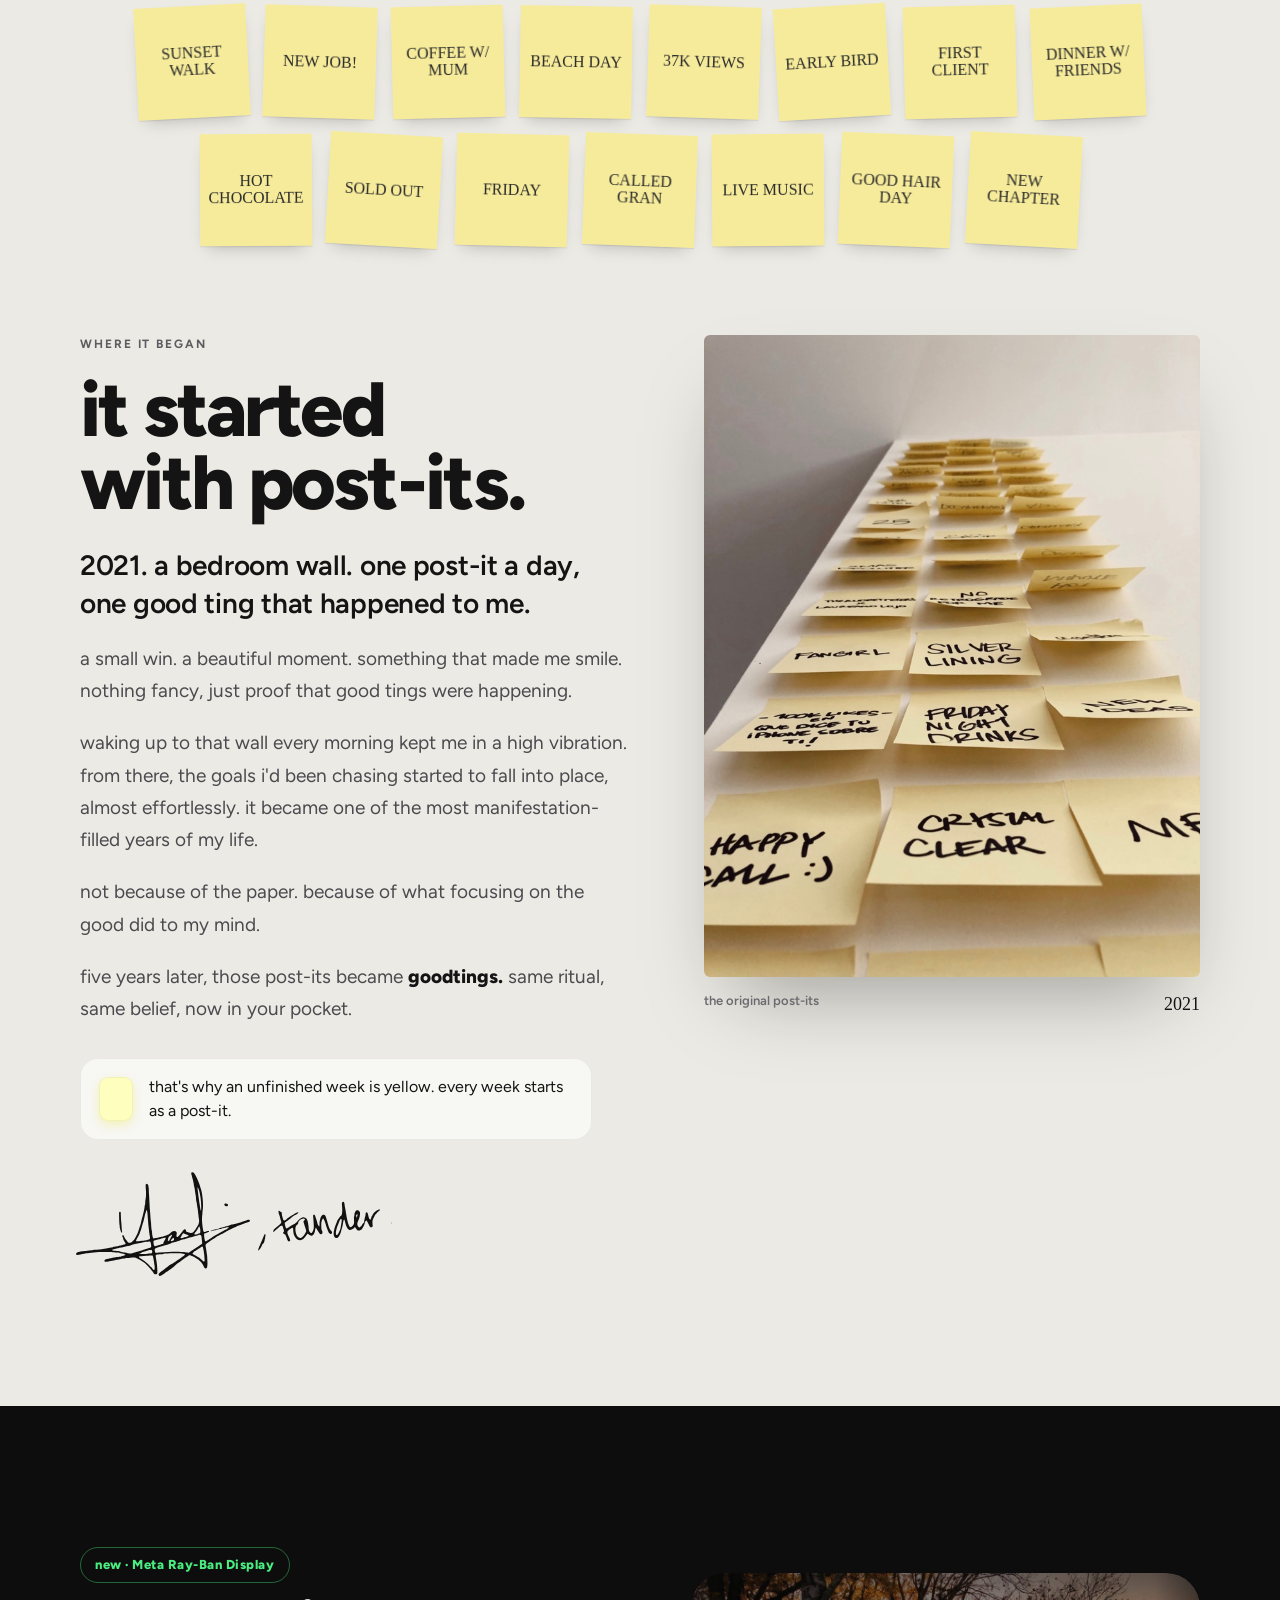
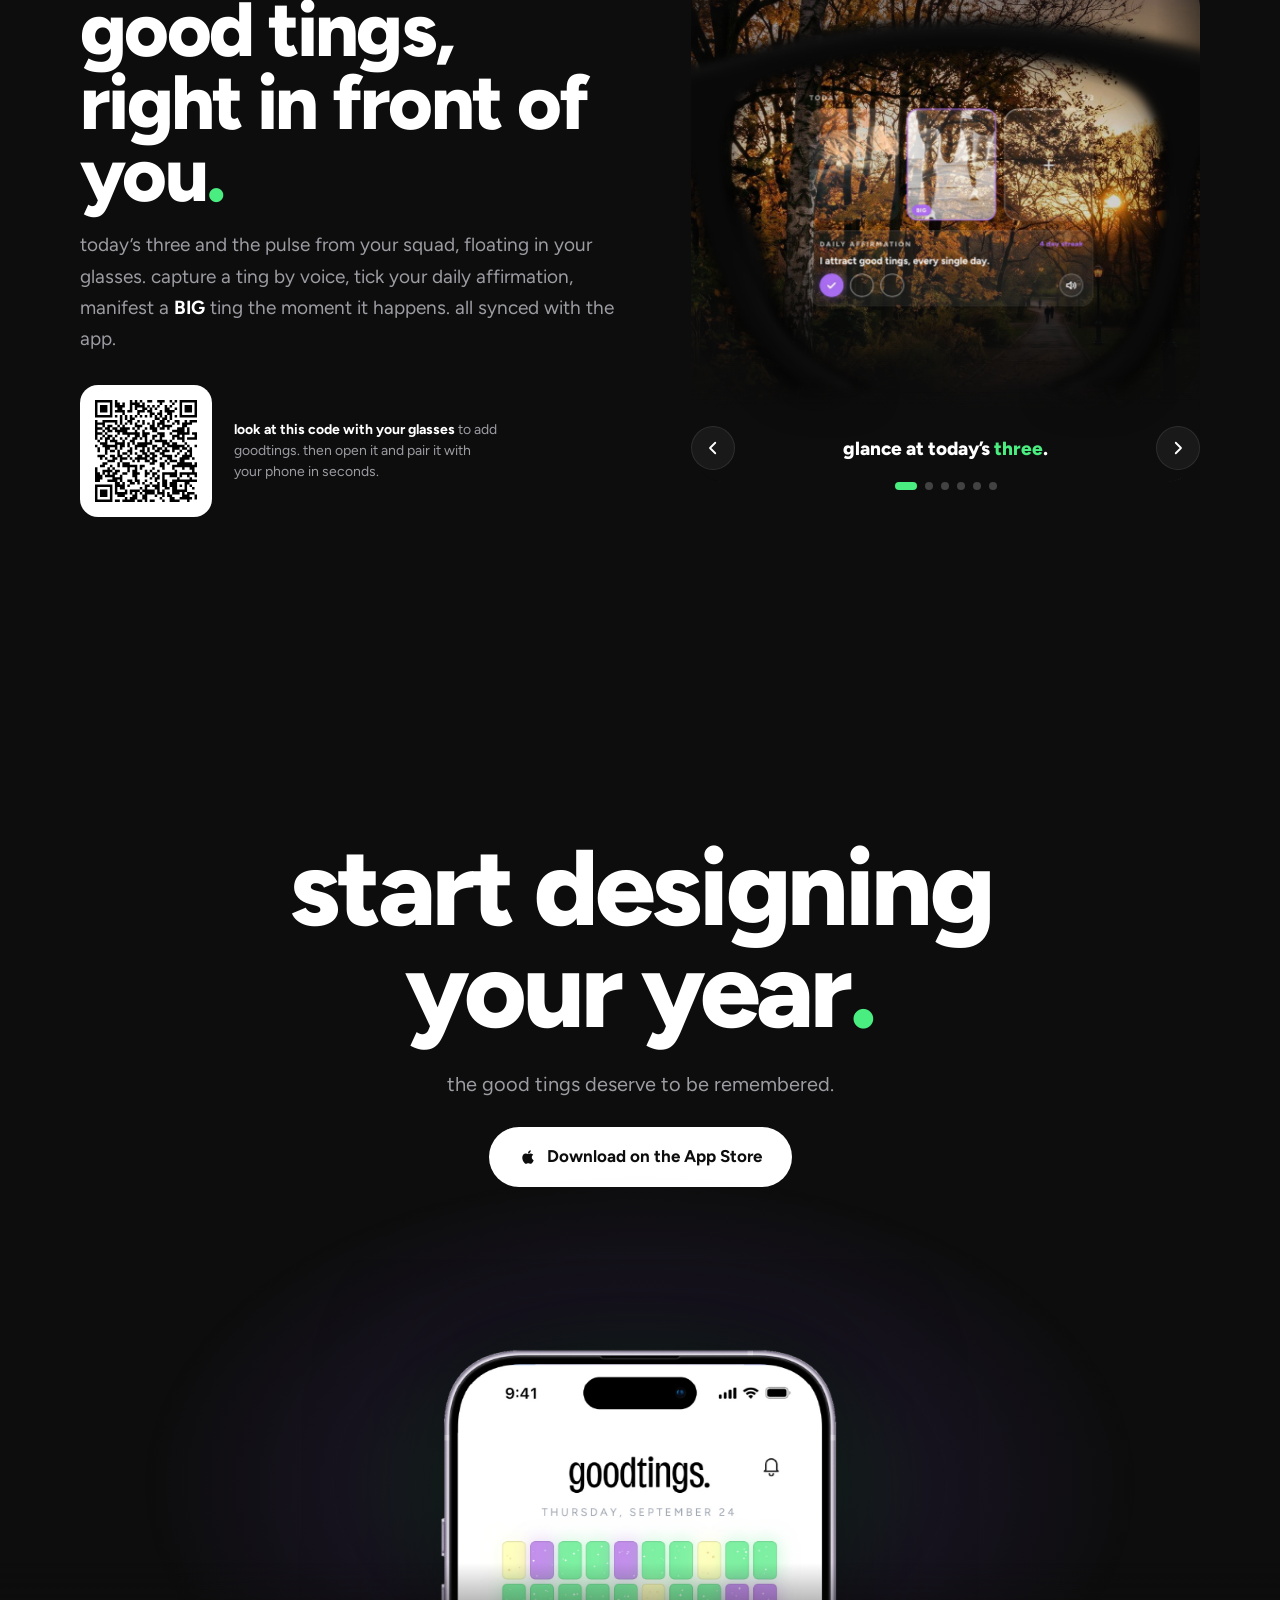
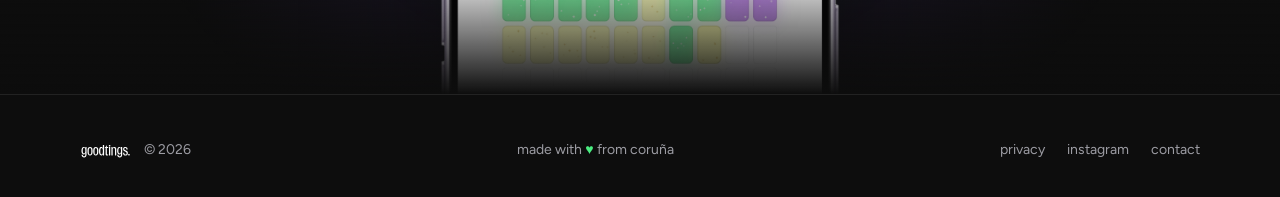
==== commit b7dd5bcf: "site: glasses carousel shows the new pulse cards, post-it notes and purple affirmation Co-Authored-B" ====
--- a/index.html
+++ b/index.html
@@ -878,7 +878,7 @@
       { bg: 's-beach',   ui: 'u-capture', at: [284, 318, 560], cap: 'say it. <span class="g">saved</span>.' },
       { bg: 's-metro',   ui: 'u-big',     at: [294, 312, 540], cap: 'some days are <span class="p">BIG</span>.' },
       { bg: 's-street',  ui: 'u-pulse',   at: [354, 300, 450], cap: 'your squad’s <span class="g">good</span>.' },
-      { bg: 's-kitchen', ui: 'u-post',    at: [284, 296, 560], cap: 'love it. <span class="g">reply</span>.' },
+      { bg: 's-kitchen', ui: 'u-post',    at: [284, 296, 560], cap: 'love it. leave a <span class="g">note</span>.' },
       { bg: 's-park2',   ui: 'u-aff0',    at: [264, 350, 600], cap: 'read it. <span class="g">tick</span> it.', ticks: true }
     ];
     const N = SCENES.length, W = 1080, PAR = 0.15;
@@ -892,7 +892,7 @@
       pan.appendChild(img); scenesEl.appendChild(pan); pans.push({ pan, img });
       const ui = document.createElement('div'); ui.className = 'ui';
       ui.style.cssText = `left:${sc.at[0]}px;top:${sc.at[1]}px;width:${sc.at[2]}px`;
-      ui.innerHTML = `<img src="${P + sc.ui}.webp" alt="" loading="lazy">` + (sc.ticks ? [1, 2, 3].map(k => `<img class="tick" src="${P}u-aff${k}.webp" alt="" loading="lazy">`).join('') : '');
+      ui.innerHTML = `<img src="${P + sc.ui}.webp?v=1112" alt="" loading="lazy">` + (sc.ticks ? [1, 2, 3].map(k => `<img class="tick" src="${P}u-aff${k}.webp?v=1112" alt="" loading="lazy">`).join('') : '');
       glass.insertBefore(ui, glint); uis.push(ui);
       if (sc.ticks) ticks = [...ui.querySelectorAll('.tick')];
       const d = document.createElement('button'); d.type = 'button'; d.setAttribute('aria-label', 'scene ' + (i + 1));
